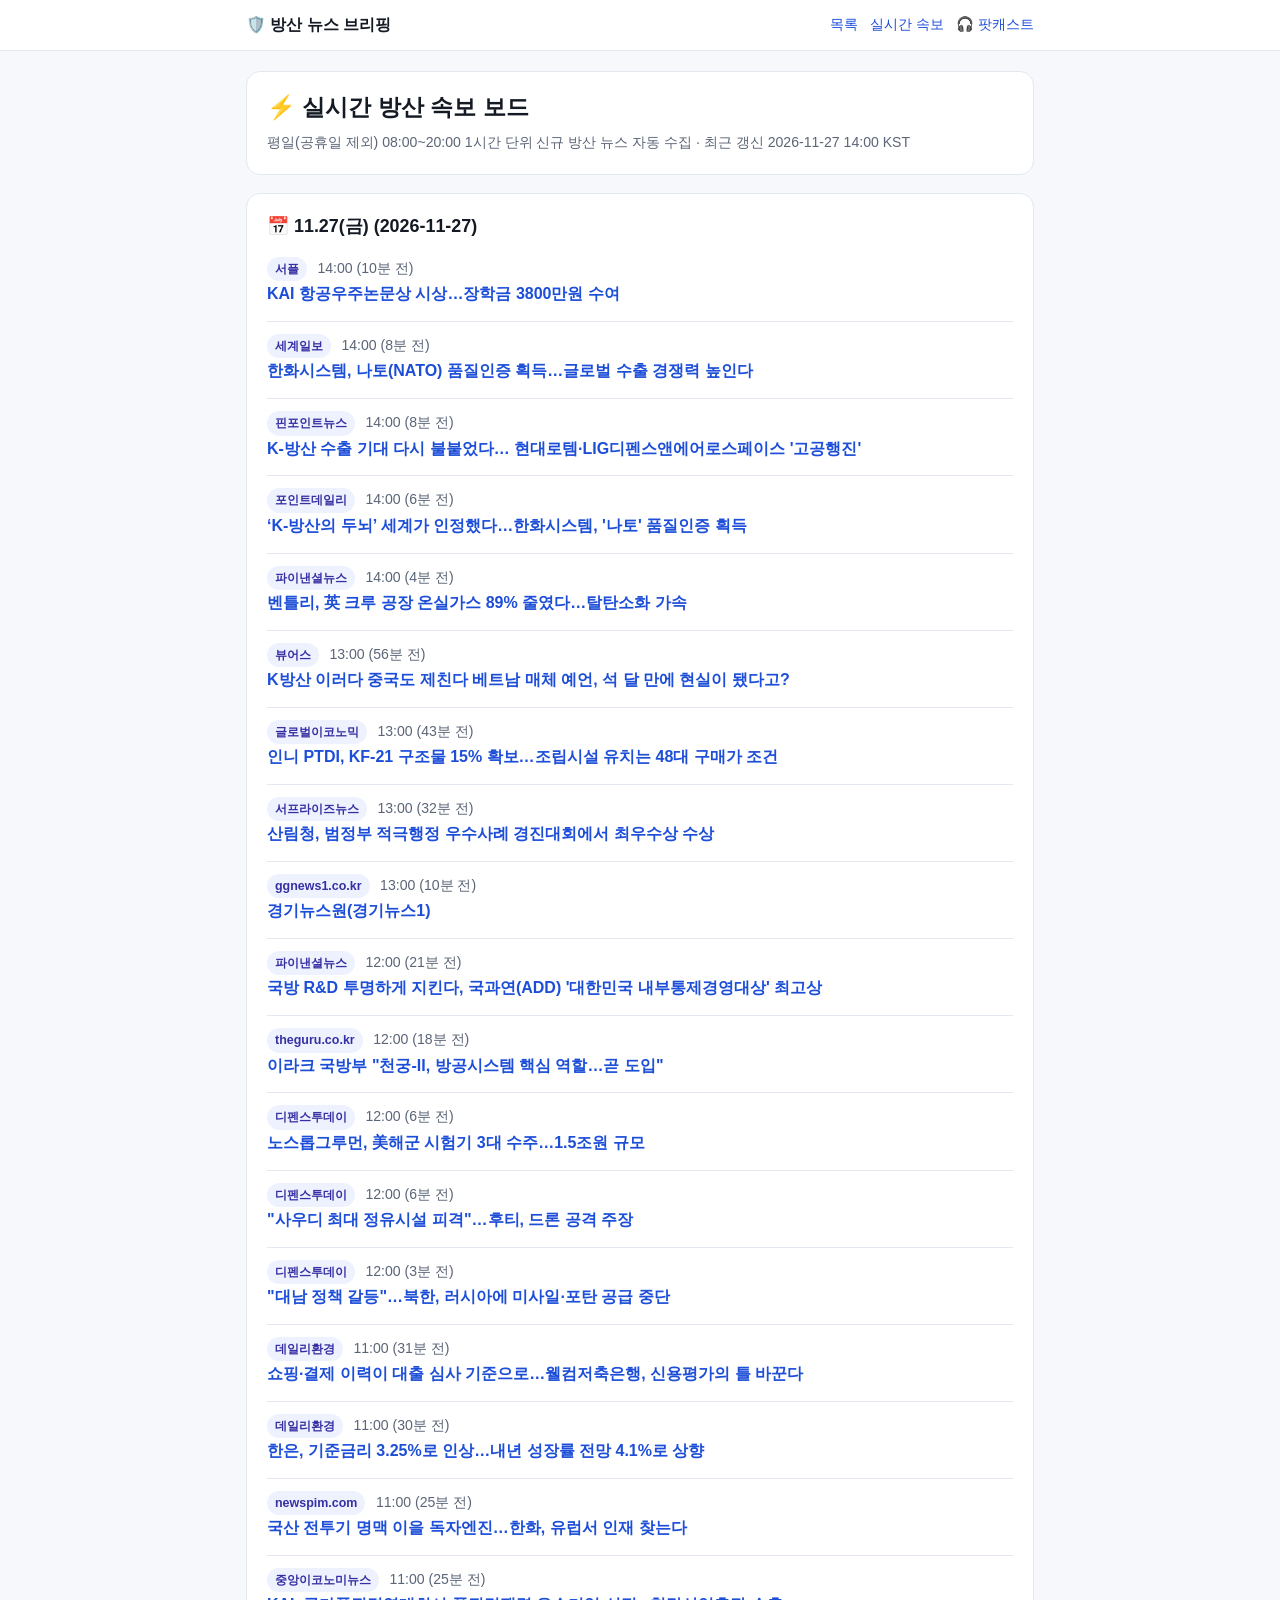
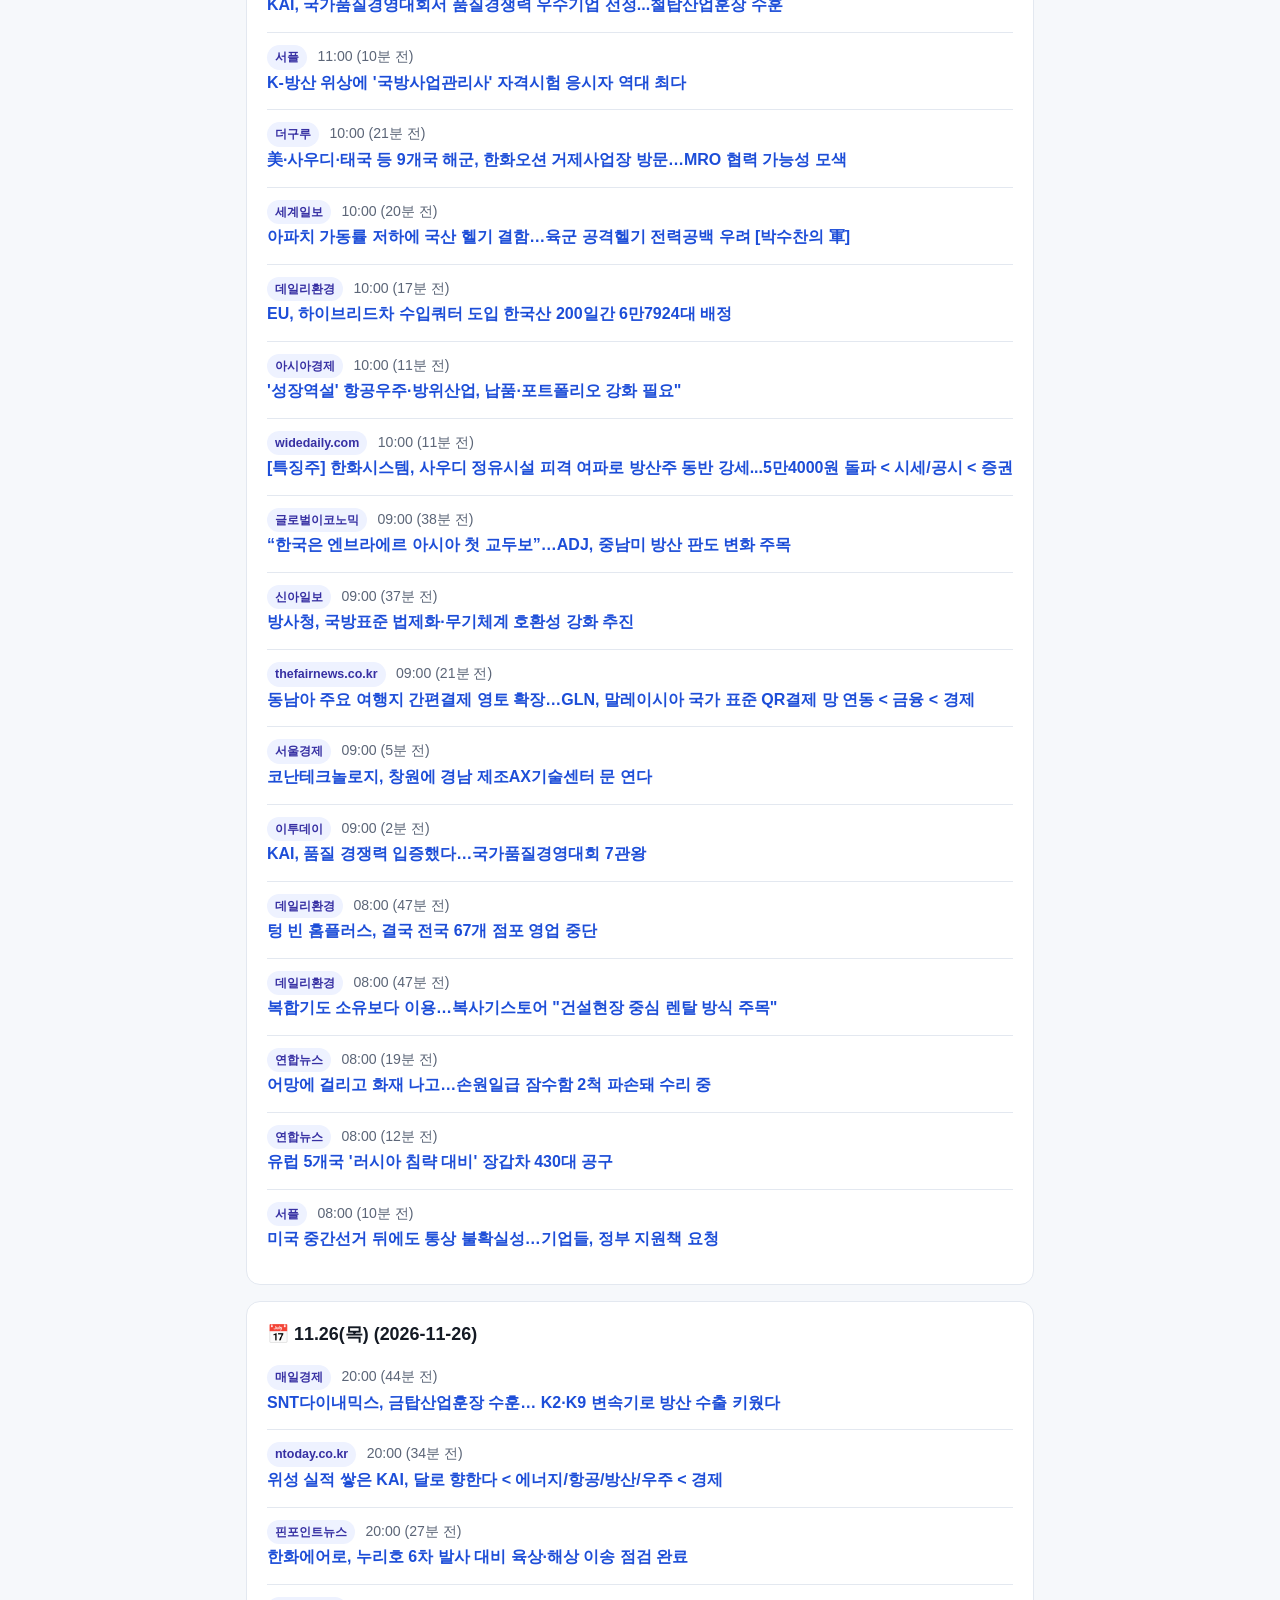
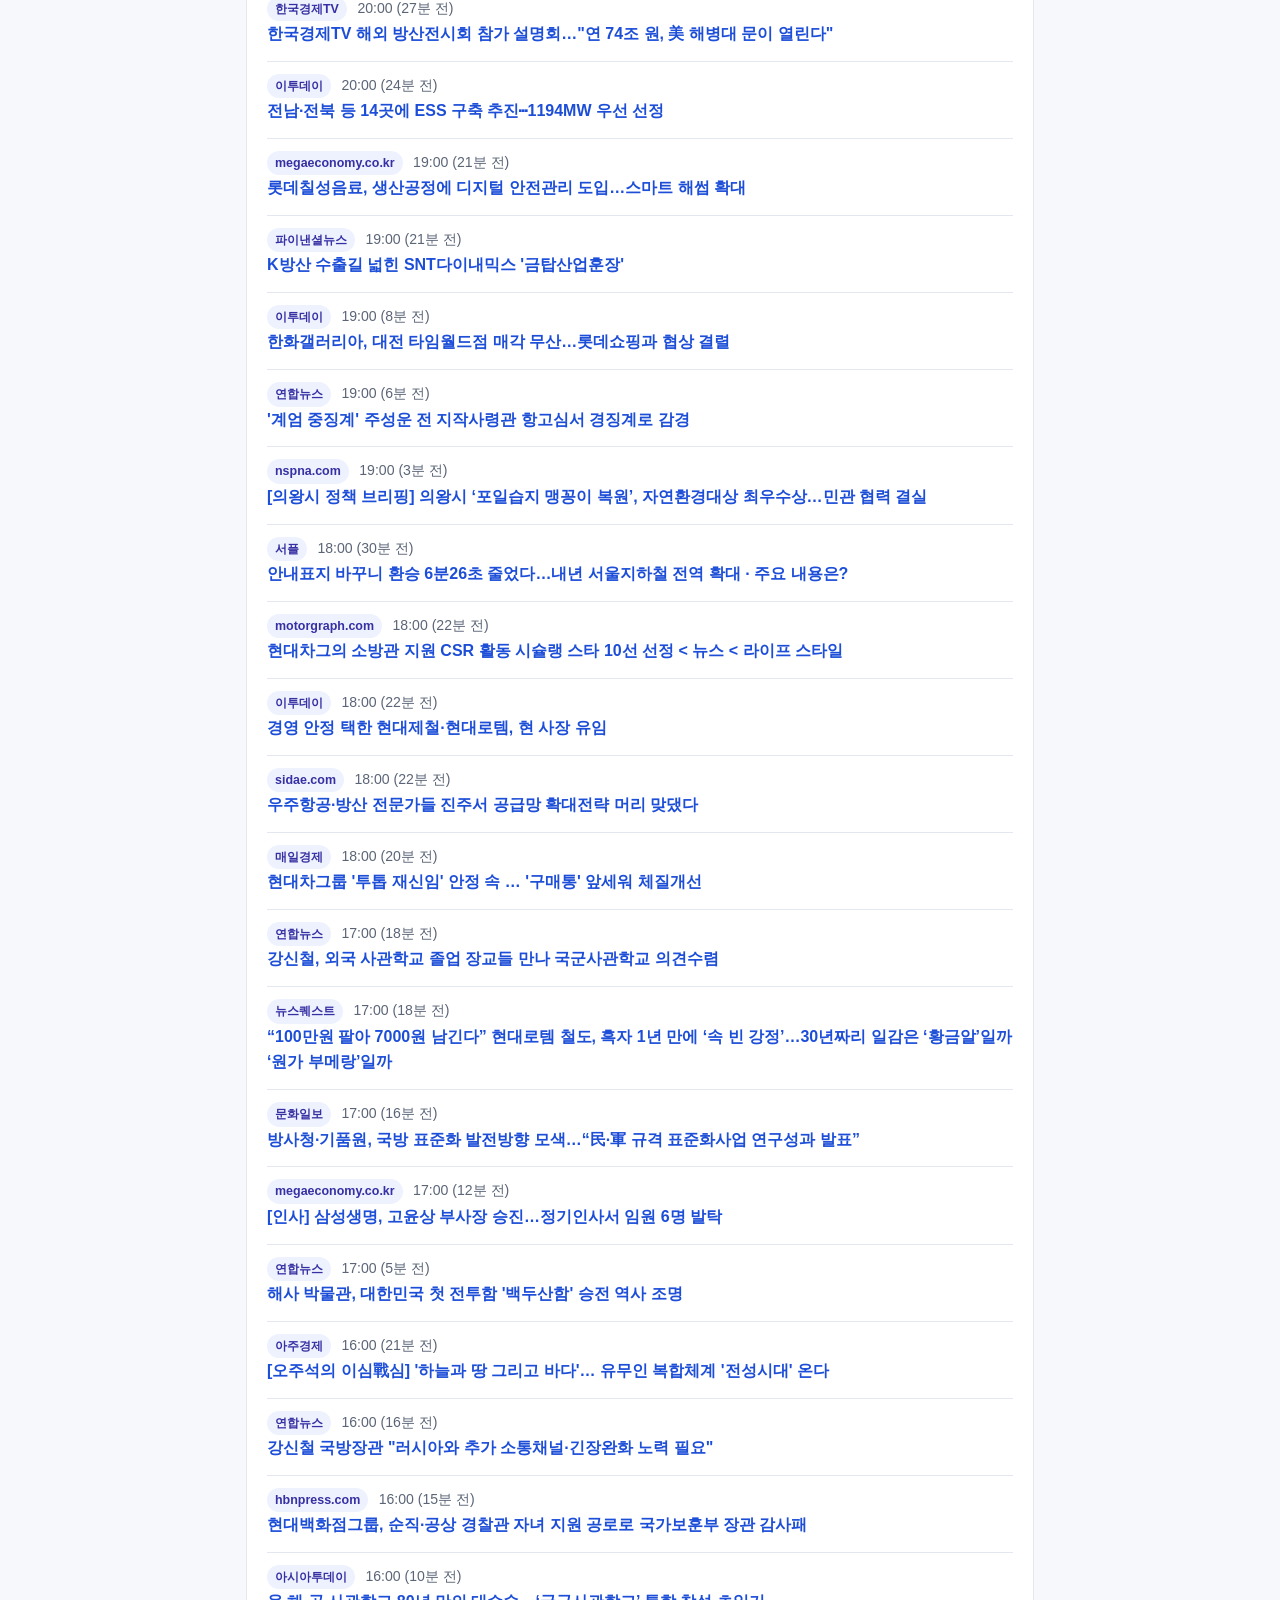
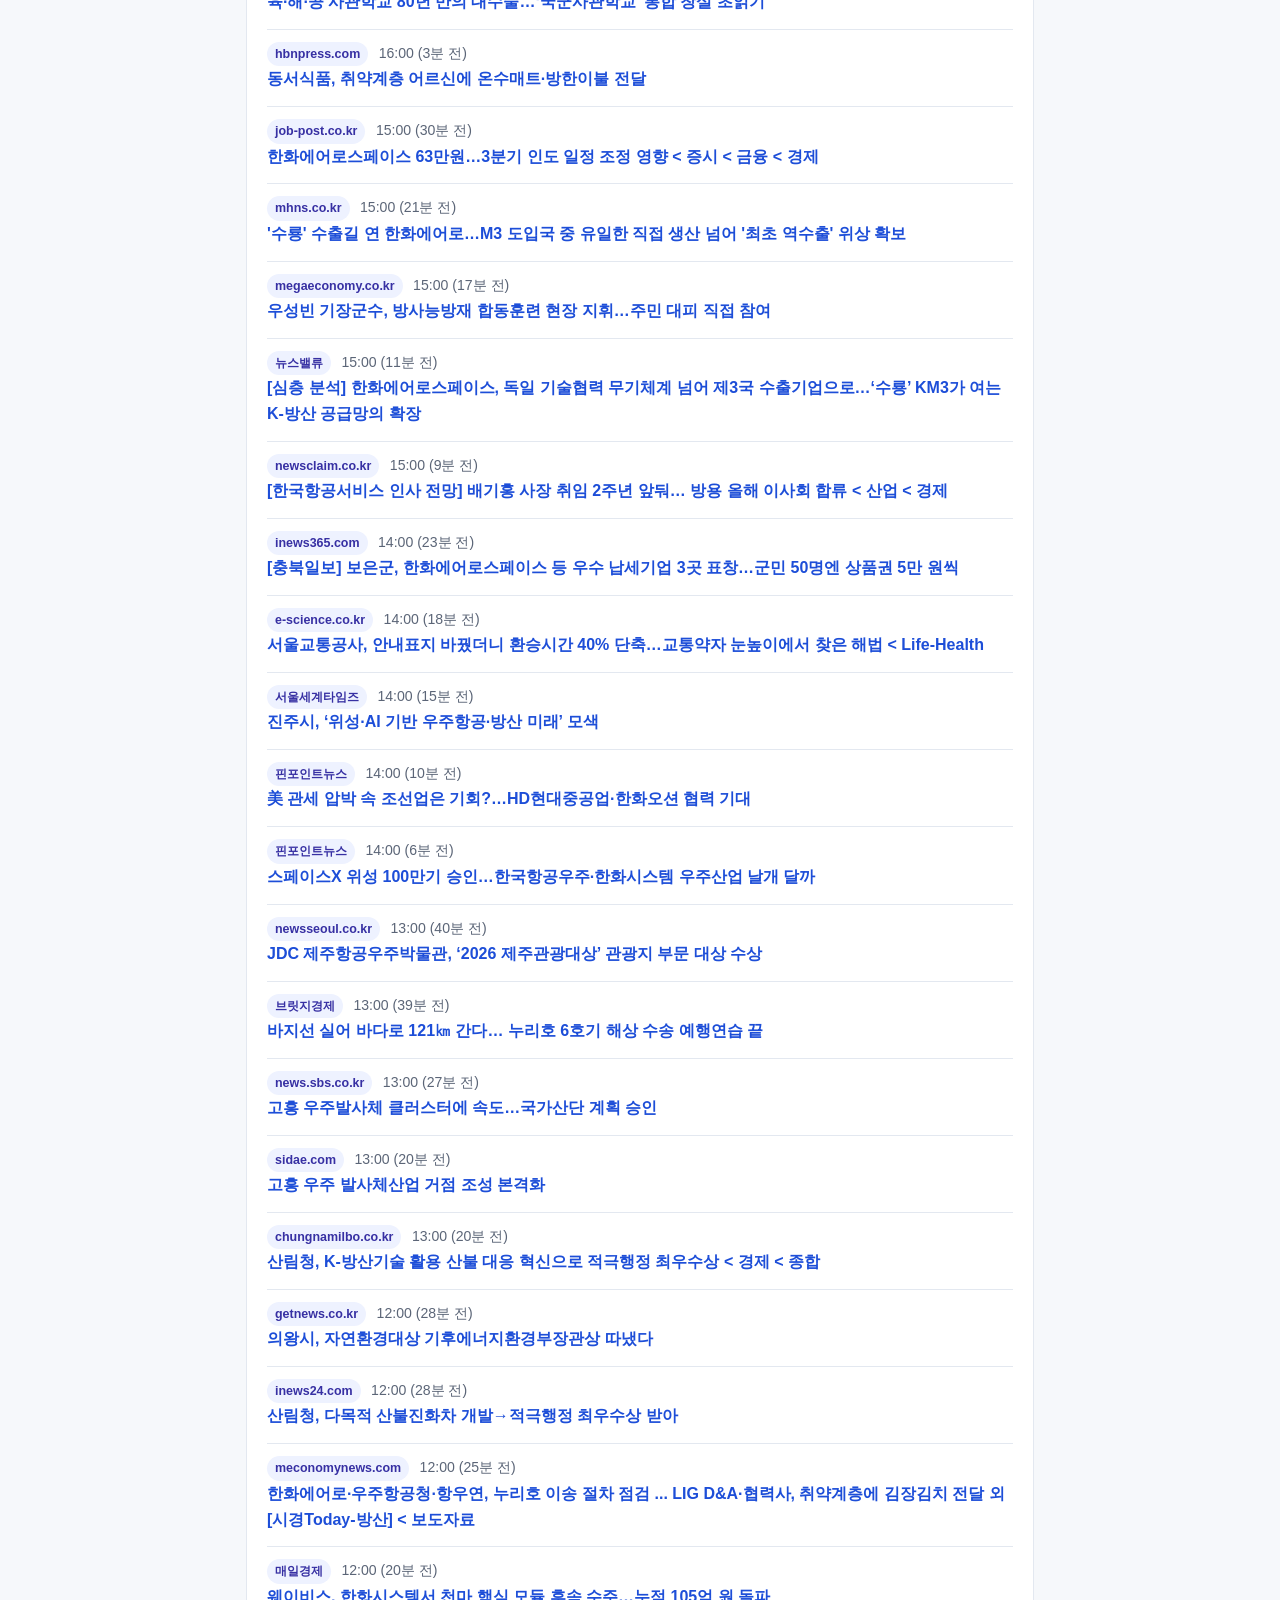
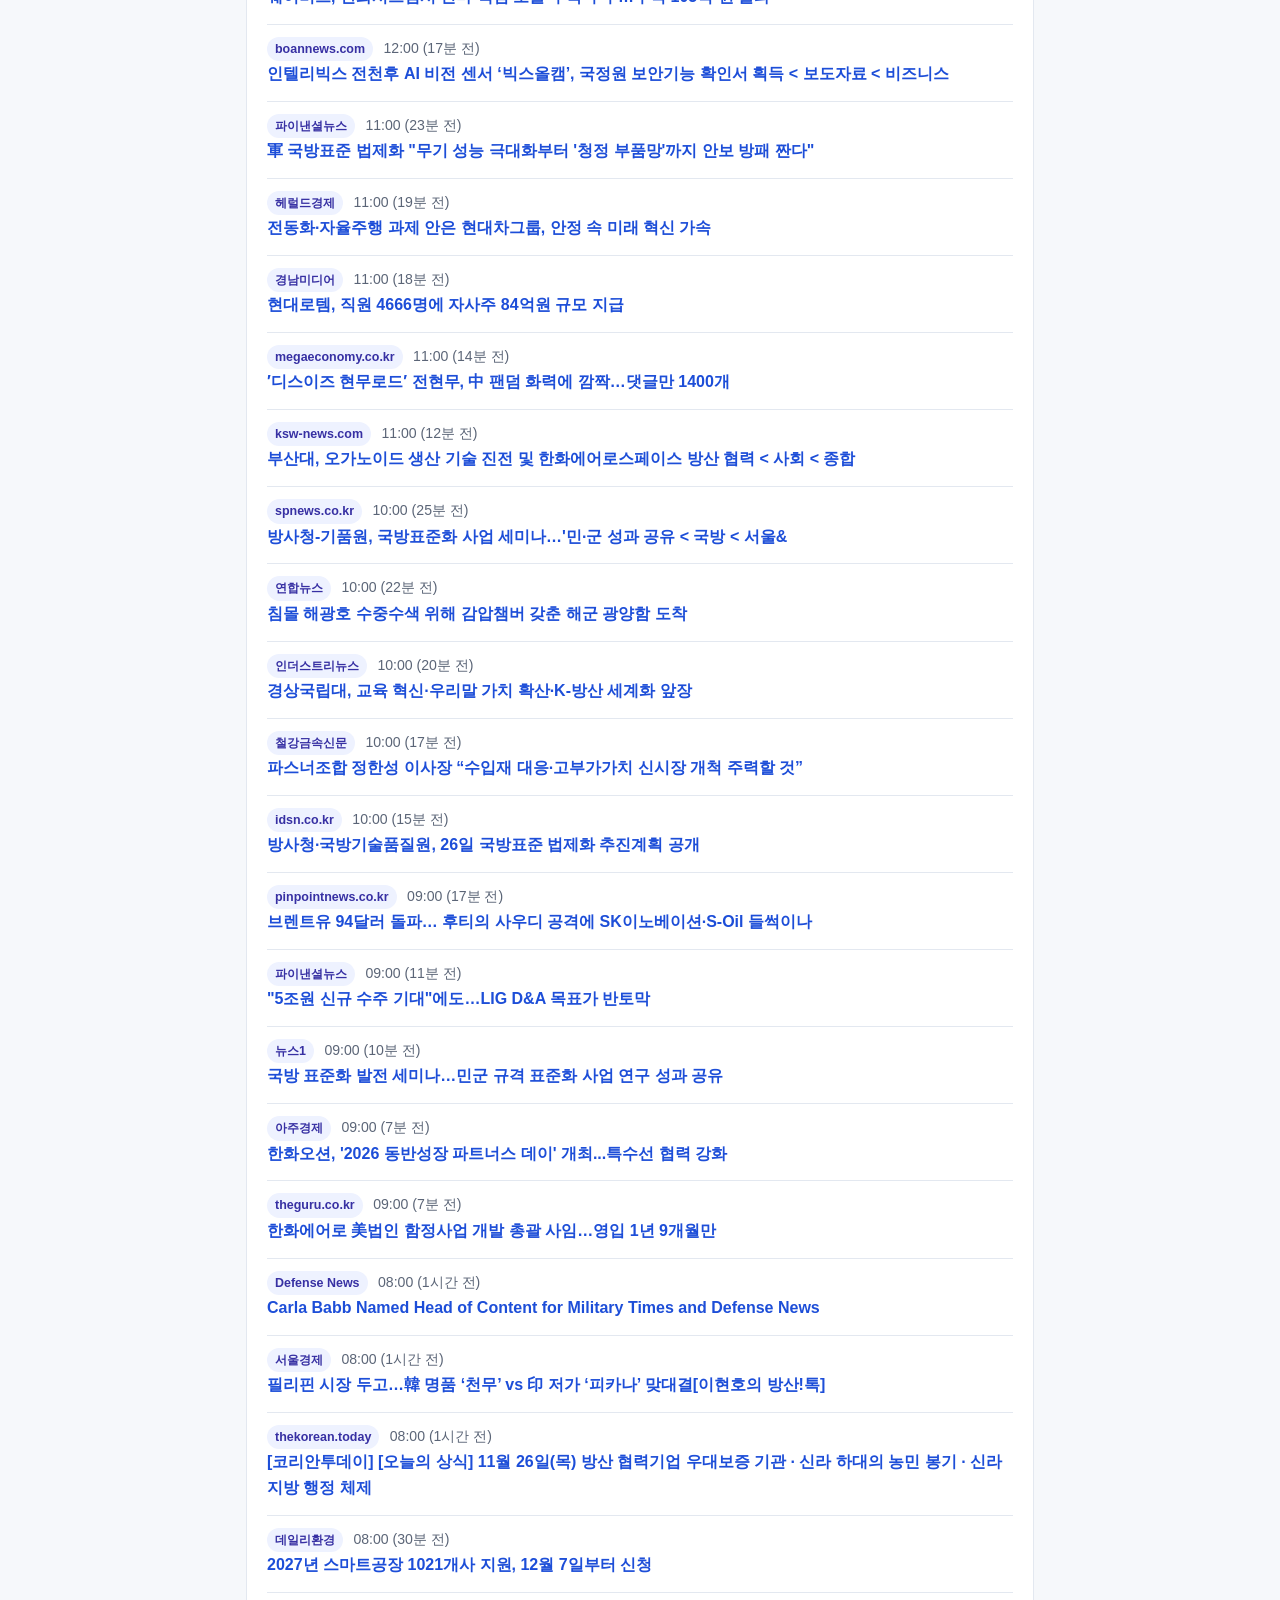
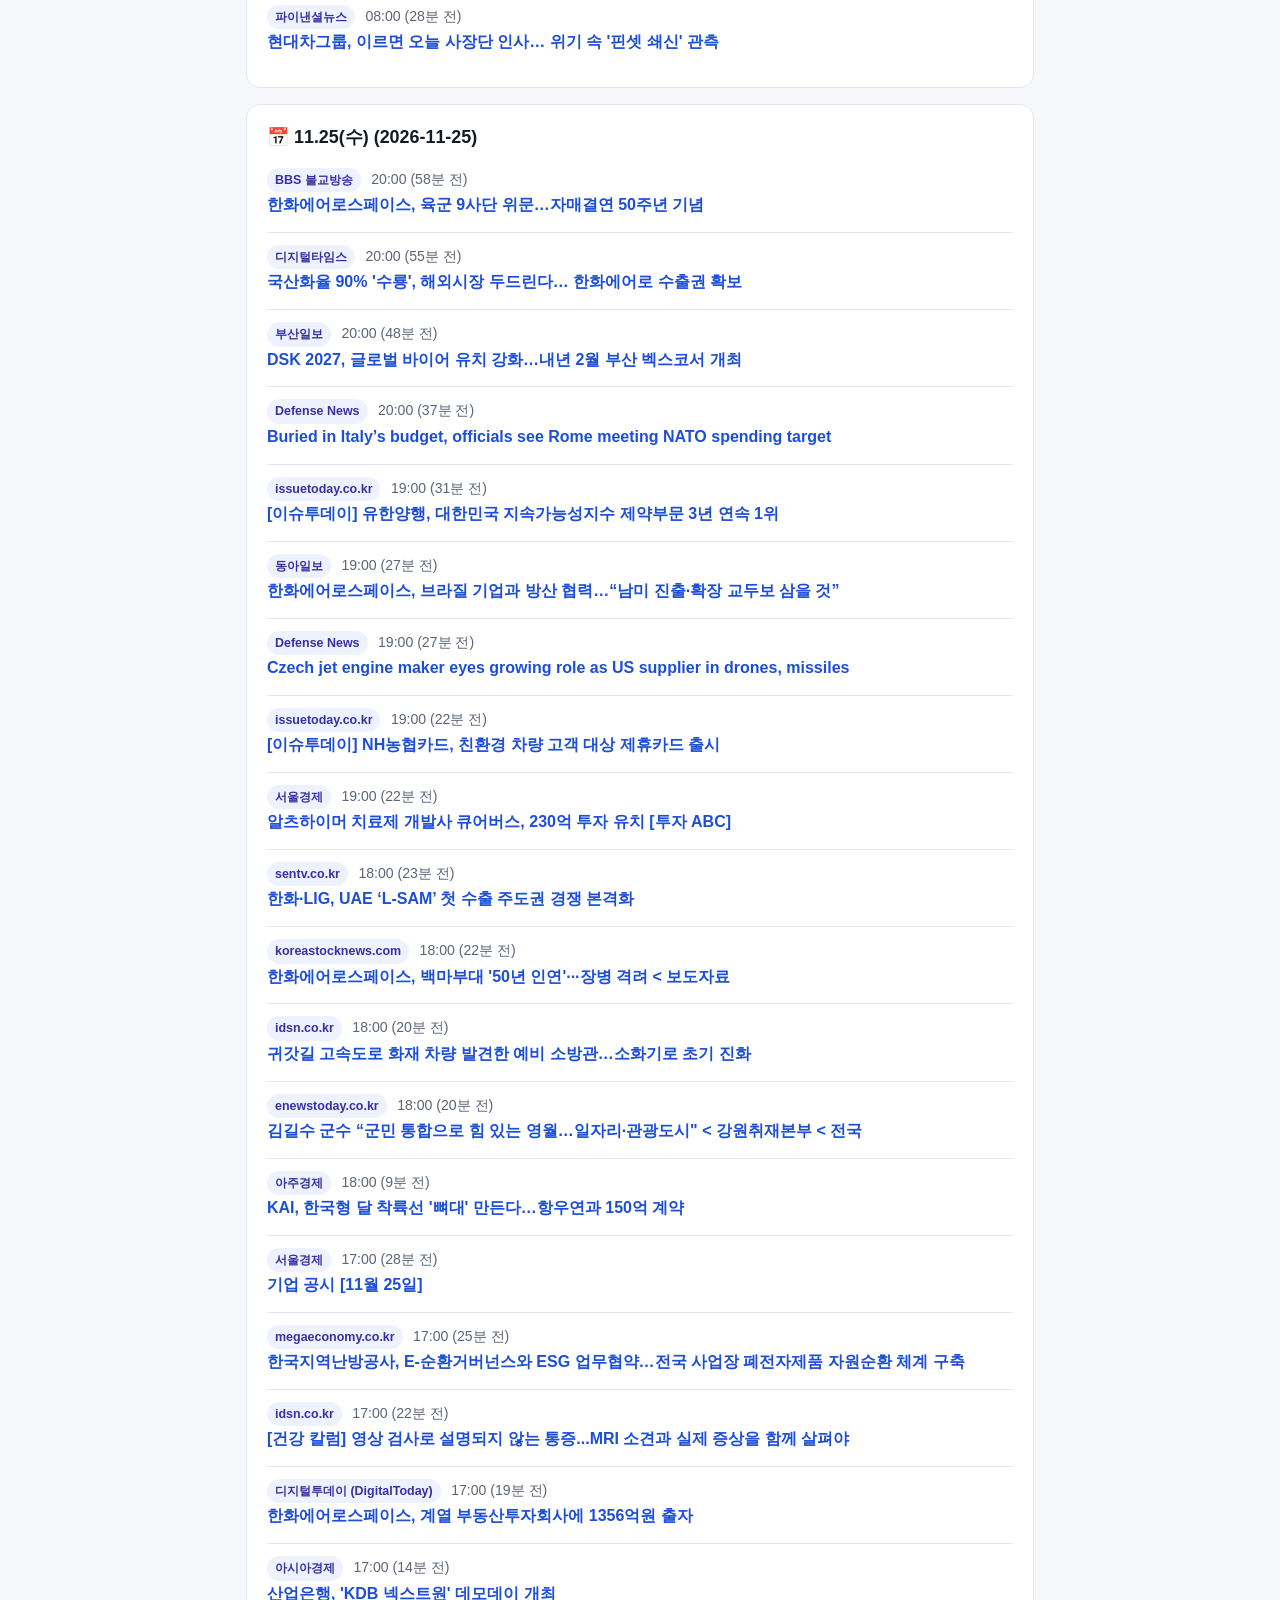
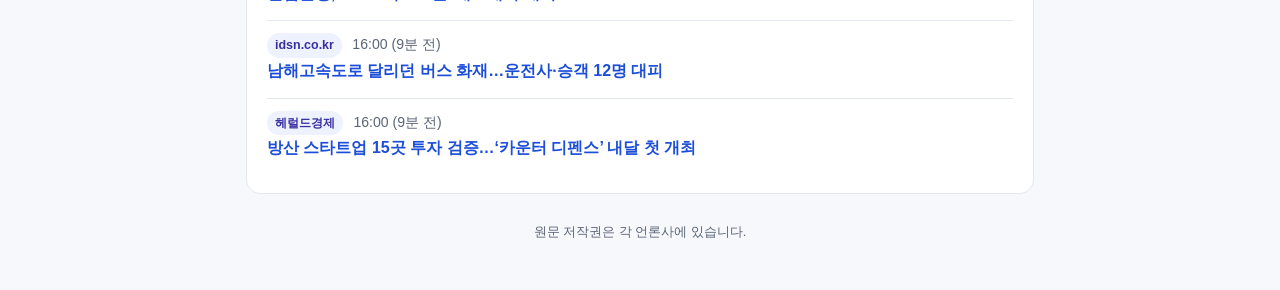
==== breaking.html @ cc8ebbf7 "Update breaking news board (120 items)" ====
<!DOCTYPE html>
<html lang="ko">
<head>
  <meta charset="utf-8">
  <meta name="viewport" content="width=device-width, initial-scale=1">
  <meta name="robots" content="noindex, nofollow">
  <title>실시간 방산 뉴스 속보 보드</title>
  <meta name="description" content="평일 08:00~20:00 시간별 신규 방산 뉴스 및 속보 피드">
  <meta property="og:type" content="website">
  <meta property="og:title" content="실시간 방산 뉴스 속보 보드">
  <meta property="og:description" content="평일 08:00~20:00 시간별 신규 방산 뉴스 및 속보 피드">
  <meta property="og:url" content="https://ksi850108.github.io/defense-briefing/breaking.html">
  <link rel="stylesheet" href="assets/style.css">
</head>
<body>

<header class="topbar">
  <div class="topbar-inner">
    <a class="brand" href="index.html">🛡️ 방산 뉴스 브리핑</a>
    <nav class="nav">
      <a href="index.html">목록</a>
      <a href="breaking.html">실시간 속보</a>
      <a href="podcast.xml">🎧 팟캐스트</a>
    </nav>
  </div>
</header>
<main class="container">
  <section class="hero">
    <h1>⚡ 실시간 방산 속보 보드</h1>
    <div class="meta">평일(공휴일 제외) 08:00~20:00 1시간 단위 신규 방산 뉴스 자동 수집 · 최근 갱신 2026-11-27 14:00 KST</div>
  </section>
  <section class="card"><h2>📅 11.27(금) (2026-11-27)</h2>
      <div class="issue">
        <div><span class="badge">서플</span>
        <span class="meta">14:00 (10분 전)</span></div>
        <div class="issue-title"><a href="https://supple.kr/news/cmwyi5xzx3nqokwp8vyo3opbe" target="_blank" rel="noopener noreferrer">KAI 항공우주논문상 시상…장학금 3800만원 수여</a></div>
      </div>
      <div class="issue">
        <div><span class="badge">세계일보</span>
        <span class="meta">14:00 (8분 전)</span></div>
        <div class="issue-title"><a href="https://segye.com/newsView/20261127508032" target="_blank" rel="noopener noreferrer">한화시스템, 나토(NATO) 품질인증 획득…글로벌 수출 경쟁력 높인다</a></div>
      </div>
      <div class="issue">
        <div><span class="badge">핀포인트뉴스</span>
        <span class="meta">14:00 (8분 전)</span></div>
        <div class="issue-title"><a href="https://pinpointnews.co.kr/news/articleView.html?idxno=508767" target="_blank" rel="noopener noreferrer">K-방산 수출 기대 다시 불붙었다… 현대로템·LIG디펜스앤에어로스페이스 &#x27;고공행진&#x27;</a></div>
      </div>
      <div class="issue">
        <div><span class="badge">포인트데일리</span>
        <span class="meta">14:00 (6분 전)</span></div>
        <div class="issue-title"><a href="https://yna.co.kr/view/AKR20261127084000003" target="_blank" rel="noopener noreferrer">‘K-방산의 두뇌’ 세계가 인정했다…한화시스템, &#x27;나토&#x27; 품질인증 획득</a></div>
      </div>
      <div class="issue">
        <div><span class="badge">파이낸셜뉴스</span>
        <span class="meta">14:00 (4분 전)</span></div>
        <div class="issue-title"><a href="https://www.fnnews.com/news/202611271354028314" target="_blank" rel="noopener noreferrer">벤틀리, 英 크루 공장 온실가스 89% 줄였다…탈탄소화 가속</a></div>
      </div>
      <div class="issue">
        <div><span class="badge">뷰어스</span>
        <span class="meta">13:00 (56분 전)</span></div>
        <div class="issue-title"><a href="https://feed.viewus.co.kr/ai/article/377335" target="_blank" rel="noopener noreferrer">K방산 이러다 중국도 제친다 베트남 매체 예언, 석 달 만에 현실이 됐다고?</a></div>
      </div>
      <div class="issue">
        <div><span class="badge">글로벌이코노믹</span>
        <span class="meta">13:00 (43분 전)</span></div>
        <div class="issue-title"><a href="https://g-enews.com/article/Global-Biz/2026/11/202611271214342142fbbec65dfb_1" target="_blank" rel="noopener noreferrer">인니 PTDI, KF-21 구조물 15% 확보…조립시설 유치는 48대 구매가 조건</a></div>
      </div>
      <div class="issue">
        <div><span class="badge">서프라이즈뉴스</span>
        <span class="meta">13:00 (32분 전)</span></div>
        <div class="issue-title"><a href="https://surprisenews.kr/news/articleView.html?idxno=732793" target="_blank" rel="noopener noreferrer">산림청, 범정부 적극행정 우수사례 경진대회에서 최우수상 수상</a></div>
      </div>
      <div class="issue">
        <div><span class="badge">ggnews1.co.kr</span>
        <span class="meta">13:00 (10분 전)</span></div>
        <div class="issue-title"><a href="https://ggnews1.co.kr/news/article.html?no=685362" target="_blank" rel="noopener noreferrer">경기뉴스원(경기뉴스1)</a></div>
      </div>
      <div class="issue">
        <div><span class="badge">파이낸셜뉴스</span>
        <span class="meta">12:00 (21분 전)</span></div>
        <div class="issue-title"><a href="https://fnnews.com/news/202611271121054906" target="_blank" rel="noopener noreferrer">국방 R&amp;D 투명하게 지킨다, 국과연(ADD) &#x27;대한민국 내부통제경영대상&#x27; 최고상</a></div>
      </div>
      <div class="issue">
        <div><span class="badge">theguru.co.kr</span>
        <span class="meta">12:00 (18분 전)</span></div>
        <div class="issue-title"><a href="https://theguru.co.kr/news/article.html?no=110277" target="_blank" rel="noopener noreferrer">이라크 국방부 &quot;천궁-II, 방공시스템 핵심 역할…곧 도입&quot;</a></div>
      </div>
      <div class="issue">
        <div><span class="badge">디펜스투데이</span>
        <span class="meta">12:00 (6분 전)</span></div>
        <div class="issue-title"><a href="https://www.defensetoday.kr/news/articleView.html?idxno=11175" target="_blank" rel="noopener noreferrer">노스롭그루먼, 美해군 시험기 3대 수주…1.5조원 규모</a></div>
      </div>
      <div class="issue">
        <div><span class="badge">디펜스투데이</span>
        <span class="meta">12:00 (6분 전)</span></div>
        <div class="issue-title"><a href="https://www.defensetoday.kr/news/articleView.html?idxno=11176" target="_blank" rel="noopener noreferrer">&quot;사우디 최대 정유시설 피격&quot;…후티, 드론 공격 주장</a></div>
      </div>
      <div class="issue">
        <div><span class="badge">디펜스투데이</span>
        <span class="meta">12:00 (3분 전)</span></div>
        <div class="issue-title"><a href="https://www.defensetoday.kr/news/articleView.html?idxno=11177" target="_blank" rel="noopener noreferrer">&quot;대남 정책 갈등&quot;…북한, 러시아에 미사일·포탄 공급 중단</a></div>
      </div>
      <div class="issue">
        <div><span class="badge">데일리환경</span>
        <span class="meta">11:00 (31분 전)</span></div>
        <div class="issue-title"><a href="https://dailyt.co.kr/newsView/dlt202611270021" target="_blank" rel="noopener noreferrer">쇼핑·결제 이력이 대출 심사 기준으로…웰컴저축은행, 신용평가의 틀 바꾼다</a></div>
      </div>
      <div class="issue">
        <div><span class="badge">데일리환경</span>
        <span class="meta">11:00 (30분 전)</span></div>
        <div class="issue-title"><a href="https://dailyt.co.kr/newsView/dlt202611270019" target="_blank" rel="noopener noreferrer">한은, 기준금리 3.25%로 인상…내년 성장률 전망 4.1%로 상향</a></div>
      </div>
      <div class="issue">
        <div><span class="badge">newspim.com</span>
        <span class="meta">11:00 (25분 전)</span></div>
        <div class="issue-title"><a href="https://newspim.com/news/view/20261127000145" target="_blank" rel="noopener noreferrer">국산 전투기 명맥 이을 독자엔진…한화, 유럽서 인재 찾는다</a></div>
      </div>
      <div class="issue">
        <div><span class="badge">중앙이코노미뉴스</span>
        <span class="meta">11:00 (25분 전)</span></div>
        <div class="issue-title"><a href="https://joongangenews.com/news/articleView.html?idxno=567054" target="_blank" rel="noopener noreferrer">KAI, 국가품질경영대회서 품질경쟁력 우수기업 선정...철탑산업훈장 수훈</a></div>
      </div>
      <div class="issue">
        <div><span class="badge">서플</span>
        <span class="meta">11:00 (10분 전)</span></div>
        <div class="issue-title"><a href="https://supple.kr/news/cmwybqfv1sb61kwp8t21djhaa" target="_blank" rel="noopener noreferrer">K-방산 위상에 &#x27;국방사업관리사&#x27; 자격시험 응시자 역대 최다</a></div>
      </div>
      <div class="issue">
        <div><span class="badge">더구루</span>
        <span class="meta">10:00 (21분 전)</span></div>
        <div class="issue-title"><a href="https://theguru.co.kr/news/article.html?no=110275" target="_blank" rel="noopener noreferrer">美·사우디·태국 등 9개국 해군, 한화오션 거제사업장 방문…MRO 협력 가능성 모색</a></div>
      </div>
      <div class="issue">
        <div><span class="badge">세계일보</span>
        <span class="meta">10:00 (20분 전)</span></div>
        <div class="issue-title"><a href="https://segye.com/newsView/20261127502779" target="_blank" rel="noopener noreferrer">아파치 가동률 저하에 국산 헬기 결함…육군 공격헬기 전력공백 우려 [박수찬의 軍]</a></div>
      </div>
      <div class="issue">
        <div><span class="badge">데일리환경</span>
        <span class="meta">10:00 (17분 전)</span></div>
        <div class="issue-title"><a href="https://dailyt.co.kr/newsView/dlt202611270009" target="_blank" rel="noopener noreferrer">EU, 하이브리드차 수입쿼터 도입 한국산 200일간 6만7924대 배정</a></div>
      </div>
      <div class="issue">
        <div><span class="badge">아시아경제</span>
        <span class="meta">10:00 (11분 전)</span></div>
        <div class="issue-title"><a href="https://view.asiae.co.kr/article/2026112709492611839" target="_blank" rel="noopener noreferrer">&#x27;성장역설&#x27; 항공우주·방위산업, 납품·포트폴리오 강화 필요&quot;</a></div>
      </div>
      <div class="issue">
        <div><span class="badge">widedaily.com</span>
        <span class="meta">10:00 (11분 전)</span></div>
        <div class="issue-title"><a href="https://widedaily.com/news/articleView.html?idxno=304923" target="_blank" rel="noopener noreferrer">[특징주] 한화시스템, 사우디 정유시설 피격 여파로 방산주 동반 강세...5만4000원 돌파 &lt; 시세/공시 &lt; 증권</a></div>
      </div>
      <div class="issue">
        <div><span class="badge">글로벌이코노믹</span>
        <span class="meta">09:00 (38분 전)</span></div>
        <div class="issue-title"><a href="https://g-enews.com/article/Global-Biz/2026/11/202611270819419317fbbec65dfb_1" target="_blank" rel="noopener noreferrer">“한국은 엔브라에르 아시아 첫 교두보”…ADJ, 중남미 방산 판도 변화 주목</a></div>
      </div>
      <div class="issue">
        <div><span class="badge">신아일보</span>
        <span class="meta">09:00 (37분 전)</span></div>
        <div class="issue-title"><a href="https://shinailbo.co.kr/news/articleView.html?idxno=5088452" target="_blank" rel="noopener noreferrer">방사청, 국방표준 법제화·무기체계 호환성 강화 추진</a></div>
      </div>
      <div class="issue">
        <div><span class="badge">thefairnews.co.kr</span>
        <span class="meta">09:00 (21분 전)</span></div>
        <div class="issue-title"><a href="https://thefairnews.co.kr/news/articleView.html?idxno=95691" target="_blank" rel="noopener noreferrer">동남아 주요 여행지 간편결제 영토 확장…GLN, 말레이시아 국가 표준 QR결제 망 연동 &lt; 금융 &lt; 경제</a></div>
      </div>
      <div class="issue">
        <div><span class="badge">서울경제</span>
        <span class="meta">09:00 (5분 전)</span></div>
        <div class="issue-title"><a href="https://m.sedaily.com/article/20119666" target="_blank" rel="noopener noreferrer">코난테크놀로지, 창원에 경남 제조AX기술센터 문 연다</a></div>
      </div>
      <div class="issue">
        <div><span class="badge">이투데이</span>
        <span class="meta">09:00 (2분 전)</span></div>
        <div class="issue-title"><a href="https://etoday.co.kr/news/view/2653750" target="_blank" rel="noopener noreferrer">KAI, 품질 경쟁력 입증했다…국가품질경영대회 7관왕</a></div>
      </div>
      <div class="issue">
        <div><span class="badge">데일리환경</span>
        <span class="meta">08:00 (47분 전)</span></div>
        <div class="issue-title"><a href="https://dailyt.co.kr/newsView/dlt202611260040" target="_blank" rel="noopener noreferrer">텅 빈 홈플러스, 결국 전국 67개 점포 영업 중단</a></div>
      </div>
      <div class="issue">
        <div><span class="badge">데일리환경</span>
        <span class="meta">08:00 (47분 전)</span></div>
        <div class="issue-title"><a href="https://dailyt.co.kr/newsView/dlt202611260039" target="_blank" rel="noopener noreferrer">복합기도 소유보다 이용…복사기스토어 &quot;건설현장 중심 렌탈 방식 주목&quot;</a></div>
      </div>
      <div class="issue">
        <div><span class="badge">연합뉴스</span>
        <span class="meta">08:00 (19분 전)</span></div>
        <div class="issue-title"><a href="https://www.yna.co.kr/view/AKR20261127013900504" target="_blank" rel="noopener noreferrer">어망에 걸리고 화재 나고…손원일급 잠수함 2척 파손돼 수리 중</a></div>
      </div>
      <div class="issue">
        <div><span class="badge">연합뉴스</span>
        <span class="meta">08:00 (12분 전)</span></div>
        <div class="issue-title"><a href="https://yna.co.kr/view/AKR20261127014300009" target="_blank" rel="noopener noreferrer">유럽 5개국 &#x27;러시아 침략 대비&#x27; 장갑차 430대 공구</a></div>
      </div>
      <div class="issue">
        <div><span class="badge">서플</span>
        <span class="meta">08:00 (10분 전)</span></div>
        <div class="issue-title"><a href="https://supple.kr/news/cmwy5ayt7ghokkwp8ixjf6oke" target="_blank" rel="noopener noreferrer">미국 중간선거 뒤에도 통상 불확실성…기업들, 정부 지원책 요청</a></div>
      </div></section><section class="card"><h2>📅 11.26(목) (2026-11-26)</h2>
      <div class="issue">
        <div><span class="badge">매일경제</span>
        <span class="meta">20:00 (44분 전)</span></div>
        <div class="issue-title"><a href="https://mk.co.kr/news/society/12219757" target="_blank" rel="noopener noreferrer">SNT다이내믹스, 금탑산업훈장 수훈… K2·K9 변속기로 방산 수출 키웠다</a></div>
      </div>
      <div class="issue">
        <div><span class="badge">ntoday.co.kr</span>
        <span class="meta">20:00 (34분 전)</span></div>
        <div class="issue-title"><a href="https://ntoday.co.kr/news/articleView.html?idxno=131151" target="_blank" rel="noopener noreferrer">위성 실적 쌓은 KAI, 달로 향한다 &lt; 에너지/항공/방산/우주 &lt; 경제</a></div>
      </div>
      <div class="issue">
        <div><span class="badge">핀포인트뉴스</span>
        <span class="meta">20:00 (27분 전)</span></div>
        <div class="issue-title"><a href="https://www.pinpointnews.co.kr/news/articleView.html?idxno=508311" target="_blank" rel="noopener noreferrer">한화에어로, 누리호 6차 발사 대비 육상·해상 이송 점검 완료</a></div>
      </div>
      <div class="issue">
        <div><span class="badge">한국경제TV</span>
        <span class="meta">20:00 (27분 전)</span></div>
        <div class="issue-title"><a href="https://wowtv.co.kr/NewsCenter/News/Read?articleId=A202611260049" target="_blank" rel="noopener noreferrer">한국경제TV 해외 방산전시회 참가 설명회…&quot;연 74조 원, 美 해병대 문이 열린다&quot;</a></div>
      </div>
      <div class="issue">
        <div><span class="badge">이투데이</span>
        <span class="meta">20:00 (24분 전)</span></div>
        <div class="issue-title"><a href="https://etoday.co.kr/news/view/2653659" target="_blank" rel="noopener noreferrer">전남·전북 등 14곳에 ESS 구축 추진⋯1194MW 우선 선정</a></div>
      </div>
      <div class="issue">
        <div><span class="badge">megaeconomy.co.kr</span>
        <span class="meta">19:00 (21분 전)</span></div>
        <div class="issue-title"><a href="https://megaeconomy.co.kr/news/newsview.php?ncode=1065605950763362" target="_blank" rel="noopener noreferrer">롯데칠성음료, 생산공정에 디지털 안전관리 도입…스마트 해썹 확대</a></div>
      </div>
      <div class="issue">
        <div><span class="badge">파이낸셜뉴스</span>
        <span class="meta">19:00 (21분 전)</span></div>
        <div class="issue-title"><a href="https://www.fnnews.com/news/202611261839360649" target="_blank" rel="noopener noreferrer">K방산 수출길 넓힌 SNT다이내믹스 &#x27;금탑산업훈장&#x27;</a></div>
      </div>
      <div class="issue">
        <div><span class="badge">이투데이</span>
        <span class="meta">19:00 (8분 전)</span></div>
        <div class="issue-title"><a href="https://etoday.co.kr/news/view/2653652" target="_blank" rel="noopener noreferrer">한화갤러리아, 대전 타임월드점 매각 무산…롯데쇼핑과 협상 결렬</a></div>
      </div>
      <div class="issue">
        <div><span class="badge">연합뉴스</span>
        <span class="meta">19:00 (6분 전)</span></div>
        <div class="issue-title"><a href="https://www.yna.co.kr/view/AKR20261126183600504" target="_blank" rel="noopener noreferrer">&#x27;계엄 중징계&#x27; 주성운 전 지작사령관 항고심서 경징계로 감경</a></div>
      </div>
      <div class="issue">
        <div><span class="badge">nspna.com</span>
        <span class="meta">19:00 (3분 전)</span></div>
        <div class="issue-title"><a href="https://nspna.com/country/?mode=view&amp;newsid=838053" target="_blank" rel="noopener noreferrer">[의왕시 정책 브리핑] 의왕시 ‘포일습지 맹꽁이 복원’, 자연환경대상 최우수상…민관 협력 결실</a></div>
      </div>
      <div class="issue">
        <div><span class="badge">서플</span>
        <span class="meta">18:00 (30분 전)</span></div>
        <div class="issue-title"><a href="https://supple.kr/news/cmwxal4iuv73dkwp8opu35q9h" target="_blank" rel="noopener noreferrer">안내표지 바꾸니 환승 6분26초 줄었다…내년 서울지하철 전역 확대 · 주요 내용은?</a></div>
      </div>
      <div class="issue">
        <div><span class="badge">motorgraph.com</span>
        <span class="meta">18:00 (22분 전)</span></div>
        <div class="issue-title"><a href="https://motorgraph.com/news/articleView.html?idxno=45019" target="_blank" rel="noopener noreferrer">현대차그의 소방관 지원 CSR 활동 시슐랭 스타 10선 선정 &lt; 뉴스 &lt; 라이프 스타일</a></div>
      </div>
      <div class="issue">
        <div><span class="badge">이투데이</span>
        <span class="meta">18:00 (22분 전)</span></div>
        <div class="issue-title"><a href="https://etoday.co.kr/news/view/2653629" target="_blank" rel="noopener noreferrer">경영 안정 택한 현대제철·현대로템, 현 사장 유임</a></div>
      </div>
      <div class="issue">
        <div><span class="badge">sidae.com</span>
        <span class="meta">18:00 (22분 전)</span></div>
        <div class="issue-title"><a href="https://sidae.com/article/2026112615585066164" target="_blank" rel="noopener noreferrer">우주항공·방산 전문가들 진주서 공급망 확대전략 머리 맞댔다</a></div>
      </div>
      <div class="issue">
        <div><span class="badge">매일경제</span>
        <span class="meta">18:00 (20분 전)</span></div>
        <div class="issue-title"><a href="https://mk.co.kr/news/economy/12219661" target="_blank" rel="noopener noreferrer">현대차그룹 &#x27;투톱 재신임&#x27; 안정 속 … &#x27;구매통&#x27; 앞세워 체질개선</a></div>
      </div>
      <div class="issue">
        <div><span class="badge">연합뉴스</span>
        <span class="meta">17:00 (18분 전)</span></div>
        <div class="issue-title"><a href="https://www.yna.co.kr/view/AKR20261126159900504" target="_blank" rel="noopener noreferrer">강신철, 외국 사관학교 졸업 장교들 만나 국군사관학교 의견수렴</a></div>
      </div>
      <div class="issue">
        <div><span class="badge">뉴스퀘스트</span>
        <span class="meta">17:00 (18분 전)</span></div>
        <div class="issue-title"><a href="https://job-post.co.kr/news/articleView.html?idxno=240914" target="_blank" rel="noopener noreferrer">“100만원 팔아 7000원 남긴다” 현대로템 철도, 흑자 1년 만에 ‘속 빈 강정’…30년짜리 일감은 ‘황금알’일까 ‘원가 부메랑’일까</a></div>
      </div>
      <div class="issue">
        <div><span class="badge">문화일보</span>
        <span class="meta">17:00 (16분 전)</span></div>
        <div class="issue-title"><a href="https://ajunews.com/view/20261126131048204" target="_blank" rel="noopener noreferrer">방사청·기품원, 국방 표준화 발전방향 모색…“民·軍 규격 표준화사업 연구성과 발표”</a></div>
      </div>
      <div class="issue">
        <div><span class="badge">megaeconomy.co.kr</span>
        <span class="meta">17:00 (12분 전)</span></div>
        <div class="issue-title"><a href="https://megaeconomy.co.kr/news/newsview.php?ncode=1065599299059914" target="_blank" rel="noopener noreferrer">[인사] 삼성생명, 고윤상 부사장 승진…정기인사서 임원 6명 발탁</a></div>
      </div>
      <div class="issue">
        <div><span class="badge">연합뉴스</span>
        <span class="meta">17:00 (5분 전)</span></div>
        <div class="issue-title"><a href="https://www.yna.co.kr/view/AKR20261126165500052" target="_blank" rel="noopener noreferrer">해사 박물관, 대한민국 첫 전투함 &#x27;백두산함&#x27; 승전 역사 조명</a></div>
      </div>
      <div class="issue">
        <div><span class="badge">아주경제</span>
        <span class="meta">16:00 (21분 전)</span></div>
        <div class="issue-title"><a href="https://ajunews.com/view/20261126152330764" target="_blank" rel="noopener noreferrer">[오주석의 이심戰심] &#x27;하늘과 땅 그리고 바다&#x27;… 유무인 복합체계 &#x27;전성시대&#x27; 온다</a></div>
      </div>
      <div class="issue">
        <div><span class="badge">연합뉴스</span>
        <span class="meta">16:00 (16분 전)</span></div>
        <div class="issue-title"><a href="https://www.yna.co.kr/view/AKR20261126146500504" target="_blank" rel="noopener noreferrer">강신철 국방장관 &quot;러시아와 추가 소통채널·긴장완화 노력 필요&quot;</a></div>
      </div>
      <div class="issue">
        <div><span class="badge">hbnpress.com</span>
        <span class="meta">16:00 (15분 전)</span></div>
        <div class="issue-title"><a href="https://hbnpress.com/news/view/1065595503465684" target="_blank" rel="noopener noreferrer">현대백화점그룹, 순직·공상 경찰관 자녀 지원 공로로 국가보훈부 장관 감사패</a></div>
      </div>
      <div class="issue">
        <div><span class="badge">아시아투데이</span>
        <span class="meta">16:00 (10분 전)</span></div>
        <div class="issue-title"><a href="https://asiatoday.co.kr/kn/view.php?key=20261126010010482" target="_blank" rel="noopener noreferrer">육·해·공 사관학교 80년 만의 대수술…‘국군사관학교’ 통합 창설 초읽기</a></div>
      </div>
      <div class="issue">
        <div><span class="badge">hbnpress.com</span>
        <span class="meta">16:00 (3분 전)</span></div>
        <div class="issue-title"><a href="https://hbnpress.com/news/view/1065596189420265" target="_blank" rel="noopener noreferrer">동서식품, 취약계층 어르신에 온수매트·방한이불 전달</a></div>
      </div>
      <div class="issue">
        <div><span class="badge">job-post.co.kr</span>
        <span class="meta">15:00 (30분 전)</span></div>
        <div class="issue-title"><a href="https://job-post.co.kr/news/articleView.html?idxno=241248" target="_blank" rel="noopener noreferrer">한화에어로스페이스 63만원…3분기 인도 일정 조정 영향 &lt; 증시 &lt; 금융 &lt; 경제</a></div>
      </div>
      <div class="issue">
        <div><span class="badge">mhns.co.kr</span>
        <span class="meta">15:00 (21분 전)</span></div>
        <div class="issue-title"><a href="https://mhns.co.kr/news/articleView.html?idxno=770768" target="_blank" rel="noopener noreferrer">&#x27;수룡&#x27; 수출길 연 한화에어로…M3 도입국 중 유일한 직접 생산 넘어 &#x27;최초 역수출&#x27; 위상 확보</a></div>
      </div>
      <div class="issue">
        <div><span class="badge">megaeconomy.co.kr</span>
        <span class="meta">15:00 (17분 전)</span></div>
        <div class="issue-title"><a href="https://megaeconomy.co.kr/news/newsview.php?ncode=1065591752919465" target="_blank" rel="noopener noreferrer">우성빈 기장군수, 방사능방재 합동훈련 현장 지휘…주민 대피 직접 참여</a></div>
      </div>
      <div class="issue">
        <div><span class="badge">뉴스밸류</span>
        <span class="meta">15:00 (11분 전)</span></div>
        <div class="issue-title"><a href="https://sandtimes.co.kr/news/articleView.html?idxno=5300" target="_blank" rel="noopener noreferrer">[심층 분석] 한화에어로스페이스, 독일 기술협력 무기체계 넘어 제3국 수출기업으로…‘수룡’ KM3가 여는 K-방산 공급망의 확장</a></div>
      </div>
      <div class="issue">
        <div><span class="badge">newsclaim.co.kr</span>
        <span class="meta">15:00 (9분 전)</span></div>
        <div class="issue-title"><a href="https://newsclaim.co.kr/news/articleView.html?idxno=3084274" target="_blank" rel="noopener noreferrer">[한국항공서비스 인사 전망] 배기홍 사장 취임 2주년 앞둬… 방용 올해 이사회 합류 &lt; 산업 &lt; 경제</a></div>
      </div>
      <div class="issue">
        <div><span class="badge">inews365.com</span>
        <span class="meta">14:00 (23분 전)</span></div>
        <div class="issue-title"><a href="https://inews365.com/news/article.html?no=945432" target="_blank" rel="noopener noreferrer">[충북일보] 보은군, 한화에어로스페이스 등 우수 납세기업 3곳 표창…군민 50명엔 상품권 5만 원씩</a></div>
      </div>
      <div class="issue">
        <div><span class="badge">e-science.co.kr</span>
        <span class="meta">14:00 (18분 전)</span></div>
        <div class="issue-title"><a href="https://e-science.co.kr/news/articleView.html?idxno=140820" target="_blank" rel="noopener noreferrer">서울교통공사, 안내표지 바꿨더니 환승시간 40% 단축…교통약자 눈높이에서 찾은 해법 &lt; Life-Health</a></div>
      </div>
      <div class="issue">
        <div><span class="badge">서울세계타임즈</span>
        <span class="meta">14:00 (15분 전)</span></div>
        <div class="issue-title"><a href="https://seoul.thesegye.com/news/view/1065588300070911" target="_blank" rel="noopener noreferrer">진주시, ‘위성·AI 기반 우주항공·방산 미래’ 모색</a></div>
      </div>
      <div class="issue">
        <div><span class="badge">핀포인트뉴스</span>
        <span class="meta">14:00 (10분 전)</span></div>
        <div class="issue-title"><a href="https://www.pinpointnews.co.kr/news/articleView.html?idxno=508160" target="_blank" rel="noopener noreferrer">美 관세 압박 속 조선업은 기회?…HD현대중공업·한화오션 협력 기대</a></div>
      </div>
      <div class="issue">
        <div><span class="badge">핀포인트뉴스</span>
        <span class="meta">14:00 (6분 전)</span></div>
        <div class="issue-title"><a href="https://www.pinpointnews.co.kr/news/articleView.html?idxno=508161" target="_blank" rel="noopener noreferrer">스페이스X 위성 100만기 승인…한국항공우주·한화시스템 우주산업 날개 달까</a></div>
      </div>
      <div class="issue">
        <div><span class="badge">newsseoul.co.kr</span>
        <span class="meta">13:00 (40분 전)</span></div>
        <div class="issue-title"><a href="https://newsseoul.co.kr/news/view/1065583236277829" target="_blank" rel="noopener noreferrer">JDC 제주항공우주박물관, ‘2026 제주관광대상’ 관광지 부문 대상 수상</a></div>
      </div>
      <div class="issue">
        <div><span class="badge">브릿지경제</span>
        <span class="meta">13:00 (39분 전)</span></div>
        <div class="issue-title"><a href="https://view.asiae.co.kr/article/2026112611133052417" target="_blank" rel="noopener noreferrer">바지선 실어 바다로 121㎞ 간다… 누리호 6호기 해상 수송 예행연습 끝</a></div>
      </div>
      <div class="issue">
        <div><span class="badge">news.sbs.co.kr</span>
        <span class="meta">13:00 (27분 전)</span></div>
        <div class="issue-title"><a href="https://news.sbs.co.kr/news/endPage.do?news_id=N1008864713" target="_blank" rel="noopener noreferrer">고흥 우주발사체 클러스터에 속도…국가산단 계획 승인</a></div>
      </div>
      <div class="issue">
        <div><span class="badge">sidae.com</span>
        <span class="meta">13:00 (20분 전)</span></div>
        <div class="issue-title"><a href="https://sidae.com/article/2026112608453911496" target="_blank" rel="noopener noreferrer">고흥 우주 발사체산업 거점 조성 본격화</a></div>
      </div>
      <div class="issue">
        <div><span class="badge">chungnamilbo.co.kr</span>
        <span class="meta">13:00 (20분 전)</span></div>
        <div class="issue-title"><a href="https://chungnamilbo.co.kr/news/articleView.html?idxno=923226" target="_blank" rel="noopener noreferrer">산림청, K-방산기술 활용 산불 대응 혁신으로 적극행정 최우수상 &lt; 경제 &lt; 종합</a></div>
      </div>
      <div class="issue">
        <div><span class="badge">getnews.co.kr</span>
        <span class="meta">12:00 (28분 전)</span></div>
        <div class="issue-title"><a href="https://getnews.co.kr/news/articleView.html?idxno=888541" target="_blank" rel="noopener noreferrer">의왕시, 자연환경대상 기후에너지환경부장관상 따냈다</a></div>
      </div>
      <div class="issue">
        <div><span class="badge">inews24.com</span>
        <span class="meta">12:00 (28분 전)</span></div>
        <div class="issue-title"><a href="https://inews24.com/view/2030713" target="_blank" rel="noopener noreferrer">산림청, 다목적 산불진화차 개발→적극행정 최우수상 받아</a></div>
      </div>
      <div class="issue">
        <div><span class="badge">meconomynews.com</span>
        <span class="meta">12:00 (25분 전)</span></div>
        <div class="issue-title"><a href="https://meconomynews.com/news/articleView.html?idxno=204163" target="_blank" rel="noopener noreferrer">한화에어로·우주항공청·항우연, 누리호 이송 절차 점검 ... LIG D&amp;A·협력사, 취약계층에 김장김치 전달 외[시경Today-방산] &lt; 보도자료</a></div>
      </div>
      <div class="issue">
        <div><span class="badge">매일경제</span>
        <span class="meta">12:00 (20분 전)</span></div>
        <div class="issue-title"><a href="https://mk.co.kr/news/stock/12219212" target="_blank" rel="noopener noreferrer">웨이비스, 한화시스템서 천마 핵심 모듈 후속 수주…누적 105억 원 돌파</a></div>
      </div>
      <div class="issue">
        <div><span class="badge">boannews.com</span>
        <span class="meta">12:00 (17분 전)</span></div>
        <div class="issue-title"><a href="https://boannews.com/news/articleView.html?idxno=147563" target="_blank" rel="noopener noreferrer">인텔리빅스 전천후 AI 비전 센서 ‘빅스올캠’, 국정원 보안기능 확인서 획득 &lt; 보도자료 &lt; 비즈니스</a></div>
      </div>
      <div class="issue">
        <div><span class="badge">파이낸셜뉴스</span>
        <span class="meta">11:00 (23분 전)</span></div>
        <div class="issue-title"><a href="https://fnnews.com/news/202611260918472978" target="_blank" rel="noopener noreferrer">軍 국방표준 법제화 &quot;무기 성능 극대화부터 &#x27;청정 부품망&#x27;까지 안보 방패 짠다&quot;</a></div>
      </div>
      <div class="issue">
        <div><span class="badge">헤럴드경제</span>
        <span class="meta">11:00 (19분 전)</span></div>
        <div class="issue-title"><a href="https://biz.heraldcorp.com/article/10950025" target="_blank" rel="noopener noreferrer">전동화·자율주행 과제 안은 현대차그룹, 안정 속 미래 혁신 가속</a></div>
      </div>
      <div class="issue">
        <div><span class="badge">경남미디어</span>
        <span class="meta">11:00 (18분 전)</span></div>
        <div class="issue-title"><a href="https://digitaltoday.co.kr/disclosure/articleView.html?idxno=718037" target="_blank" rel="noopener noreferrer">현대로템, 직원 4666명에 자사주 84억원 규모 지급</a></div>
      </div>
      <div class="issue">
        <div><span class="badge">megaeconomy.co.kr</span>
        <span class="meta">11:00 (14분 전)</span></div>
        <div class="issue-title"><a href="https://megaeconomy.co.kr/news/newsview.php?ncode=1065574742448491" target="_blank" rel="noopener noreferrer">′디스이즈 현무로드′ 전현무, 中 팬덤 화력에 깜짝…댓글만 1400개</a></div>
      </div>
      <div class="issue">
        <div><span class="badge">ksw-news.com</span>
        <span class="meta">11:00 (12분 전)</span></div>
        <div class="issue-title"><a href="https://ksw-news.com/news/articleView.html?idxno=3067741" target="_blank" rel="noopener noreferrer">부산대, 오가노이드 생산 기술 진전 및 한화에어로스페이스 방산 협력 &lt; 사회 &lt; 종합</a></div>
      </div>
      <div class="issue">
        <div><span class="badge">spnews.co.kr</span>
        <span class="meta">10:00 (25분 전)</span></div>
        <div class="issue-title"><a href="https://spnews.co.kr/news/articleView.html?idxno=112939" target="_blank" rel="noopener noreferrer">방사청-기품원, 국방표준화 사업 세미나…&#x27;민·군 성과 공유 &lt; 국방 &lt; 서울&amp;</a></div>
      </div>
      <div class="issue">
        <div><span class="badge">연합뉴스</span>
        <span class="meta">10:00 (22분 전)</span></div>
        <div class="issue-title"><a href="https://www.yna.co.kr/view/AKR20261126047100063" target="_blank" rel="noopener noreferrer">침몰 해광호 수중수색 위해 감압챔버 갖춘 해군 광양함 도착</a></div>
      </div>
      <div class="issue">
        <div><span class="badge">인더스트리뉴스</span>
        <span class="meta">10:00 (20분 전)</span></div>
        <div class="issue-title"><a href="https://industrynews.co.kr/news/articleView.html?idxno=90082" target="_blank" rel="noopener noreferrer">경상국립대, 교육 혁신·우리말 가치 확산·K-방산 세계화 앞장</a></div>
      </div>
      <div class="issue">
        <div><span class="badge">철강금속신문</span>
        <span class="meta">10:00 (17분 전)</span></div>
        <div class="issue-title"><a href="https://snmnews.com/news/articleView.html?idxno=577940" target="_blank" rel="noopener noreferrer">파스너조합 정한성 이사장 “수입재 대응·고부가가치 신시장 개척 주력할 것”</a></div>
      </div>
      <div class="issue">
        <div><span class="badge">idsn.co.kr</span>
        <span class="meta">10:00 (15분 전)</span></div>
        <div class="issue-title"><a href="https://idsn.co.kr/news/view/1065573893060843" target="_blank" rel="noopener noreferrer">방사청·국방기술품질원, 26일 국방표준 법제화 추진계획 공개</a></div>
      </div>
      <div class="issue">
        <div><span class="badge">pinpointnews.co.kr</span>
        <span class="meta">09:00 (17분 전)</span></div>
        <div class="issue-title"><a href="https://pinpointnews.co.kr/news/articleView.html?idxno=508223" target="_blank" rel="noopener noreferrer">브렌트유 94달러 돌파… 후티의 사우디 공격에 SK이노베이션·S-Oil 들썩이나</a></div>
      </div>
      <div class="issue">
        <div><span class="badge">파이낸셜뉴스</span>
        <span class="meta">09:00 (11분 전)</span></div>
        <div class="issue-title"><a href="https://fnnews.com/news/202611260827568404" target="_blank" rel="noopener noreferrer">&quot;5조원 신규 수주 기대&quot;에도…LIG D&amp;A 목표가 반토막</a></div>
      </div>
      <div class="issue">
        <div><span class="badge">뉴스1</span>
        <span class="meta">09:00 (10분 전)</span></div>
        <div class="issue-title"><a href="https://news1.kr/diplomacy/defense-diplomacy/6366458" target="_blank" rel="noopener noreferrer">국방 표준화 발전 세미나…민군 규격 표준화 사업 연구 성과 공유</a></div>
      </div>
      <div class="issue">
        <div><span class="badge">아주경제</span>
        <span class="meta">09:00 (7분 전)</span></div>
        <div class="issue-title"><a href="https://ajunews.com/view/20261126084215128" target="_blank" rel="noopener noreferrer">한화오션, &#x27;2026 동반성장 파트너스 데이&#x27; 개최...특수선 협력 강화</a></div>
      </div>
      <div class="issue">
        <div><span class="badge">theguru.co.kr</span>
        <span class="meta">09:00 (7분 전)</span></div>
        <div class="issue-title"><a href="https://theguru.co.kr/news/article.html?no=110222" target="_blank" rel="noopener noreferrer">한화에어로 美법인 함정사업 개발 총괄 사임…영입 1년 9개월만</a></div>
      </div>
      <div class="issue">
        <div><span class="badge">Defense News</span>
        <span class="meta">08:00 (1시간 전)</span></div>
        <div class="issue-title"><a href="https://newsagentdata.com/news/a/1147103072-carla-babb-named-head-of-content-for-military-times-and" target="_blank" rel="noopener noreferrer">Carla Babb Named Head of Content for Military Times and Defense News</a></div>
      </div>
      <div class="issue">
        <div><span class="badge">서울경제</span>
        <span class="meta">08:00 (1시간 전)</span></div>
        <div class="issue-title"><a href="https://m.sedaily.com/article/20119012" target="_blank" rel="noopener noreferrer">필리핀 시장 두고…韓 명품 ‘천무’ vs 印 저가 ‘피카나’ 맞대결[이현호의 방산!톡]</a></div>
      </div>
      <div class="issue">
        <div><span class="badge">thekorean.today</span>
        <span class="meta">08:00 (1시간 전)</span></div>
        <div class="issue-title"><a href="https://thekorean.today/62291" target="_blank" rel="noopener noreferrer">[코리안투데이] [오늘의 상식] 11월 26일(목) 방산 협력기업 우대보증 기관 · 신라 하대의 농민 봉기 · 신라 지방 행정 체제</a></div>
      </div>
      <div class="issue">
        <div><span class="badge">데일리환경</span>
        <span class="meta">08:00 (30분 전)</span></div>
        <div class="issue-title"><a href="https://dailyt.co.kr/newsView/dlt202611260003" target="_blank" rel="noopener noreferrer">2027년 스마트공장 1021개사 지원, 12월 7일부터 신청</a></div>
      </div>
      <div class="issue">
        <div><span class="badge">파이낸셜뉴스</span>
        <span class="meta">08:00 (28분 전)</span></div>
        <div class="issue-title"><a href="https://fnnews.com/news/202611260728298189" target="_blank" rel="noopener noreferrer">현대차그룹, 이르면 오늘 사장단 인사… 위기 속 &#x27;핀셋 쇄신&#x27; 관측</a></div>
      </div></section><section class="card"><h2>📅 11.25(수) (2026-11-25)</h2>
      <div class="issue">
        <div><span class="badge">BBS 불교방송</span>
        <span class="meta">20:00 (58분 전)</span></div>
        <div class="issue-title"><a href="https://donga.com/news/Economy/article/all/20261125/135091386/1" target="_blank" rel="noopener noreferrer">한화에어로스페이스, 육군 9사단 위문…자매결연 50주년 기념</a></div>
      </div>
      <div class="issue">
        <div><span class="badge">디지털타임스</span>
        <span class="meta">20:00 (55분 전)</span></div>
        <div class="issue-title"><a href="https://mk.co.kr/news/business/12218140" target="_blank" rel="noopener noreferrer">국산화율 90% &#x27;수룡&#x27;, 해외시장 두드린다… 한화에어로 수출권 확보</a></div>
      </div>
      <div class="issue">
        <div><span class="badge">부산일보</span>
        <span class="meta">20:00 (48분 전)</span></div>
        <div class="issue-title"><a href="https://busan.com/view/busan/view.php?code=2026112510114809005" target="_blank" rel="noopener noreferrer">DSK 2027, 글로벌 바이어 유치 강화…내년 2월 부산 벡스코서 개최</a></div>
      </div>
      <div class="issue">
        <div><span class="badge">Defense News</span>
        <span class="meta">20:00 (37분 전)</span></div>
        <div class="issue-title"><a href="https://ua.news/en/dovkolo-svitu/italiia-zaiavila-pro-vitrati-na-oboronu-i-bezpeku-u-2-8-vvp-defense-news" target="_blank" rel="noopener noreferrer">Buried in Italy’s budget, officials see Rome meeting NATO spending target</a></div>
      </div>
      <div class="issue">
        <div><span class="badge">issuetoday.co.kr</span>
        <span class="meta">19:00 (31분 전)</span></div>
        <div class="issue-title"><a href="https://issuetoday.co.kr/news/article.html?no=61803" target="_blank" rel="noopener noreferrer">[이슈투데이] 유한양행, 대한민국 지속가능성지수 제약부문 3년 연속 1위</a></div>
      </div>
      <div class="issue">
        <div><span class="badge">동아일보</span>
        <span class="meta">19:00 (27분 전)</span></div>
        <div class="issue-title"><a href="https://donga.com/news/K-TECH%20Global%20Leaders/article/all/20261125/135091258/1" target="_blank" rel="noopener noreferrer">한화에어로스페이스, 브라질 기업과 방산 협력…“남미 진출·확장 교두보 삼을 것”</a></div>
      </div>
      <div class="issue">
        <div><span class="badge">Defense News</span>
        <span class="meta">19:00 (27분 전)</span></div>
        <div class="issue-title"><a href="https://www.businessinsider.com/ukraine-needs-jet-engines-next-big-battles-of-the-war-2026-10" target="_blank" rel="noopener noreferrer">Czech jet engine maker eyes growing role as US supplier in drones, missiles</a></div>
      </div>
      <div class="issue">
        <div><span class="badge">issuetoday.co.kr</span>
        <span class="meta">19:00 (22분 전)</span></div>
        <div class="issue-title"><a href="https://issuetoday.co.kr/news/article.html?no=61816" target="_blank" rel="noopener noreferrer">[이슈투데이] NH농협카드, 친환경 차량 고객 대상 제휴카드 출시</a></div>
      </div>
      <div class="issue">
        <div><span class="badge">서울경제</span>
        <span class="meta">19:00 (22분 전)</span></div>
        <div class="issue-title"><a href="https://m.sedaily.com/article/20119030" target="_blank" rel="noopener noreferrer">알츠하이머 치료제 개발사 큐어버스, 230억 투자 유치 [투자 ABC]</a></div>
      </div>
      <div class="issue">
        <div><span class="badge">sentv.co.kr</span>
        <span class="meta">18:00 (23분 전)</span></div>
        <div class="issue-title"><a href="https://sentv.co.kr/article/view/sentv202611250164" target="_blank" rel="noopener noreferrer">한화·LIG, UAE ‘L-SAM’ 첫 수출 주도권 경쟁 본격화</a></div>
      </div>
      <div class="issue">
        <div><span class="badge">koreastocknews.com</span>
        <span class="meta">18:00 (22분 전)</span></div>
        <div class="issue-title"><a href="https://koreastocknews.com/news/articleView.html?idxno=122504" target="_blank" rel="noopener noreferrer">한화에어로스페이스, 백마부대 &#x27;50년 인연&#x27;···장병 격려 &lt; 보도자료</a></div>
      </div>
      <div class="issue">
        <div><span class="badge">idsn.co.kr</span>
        <span class="meta">18:00 (20분 전)</span></div>
        <div class="issue-title"><a href="https://idsn.co.kr/news/view/1065602217326678" target="_blank" rel="noopener noreferrer">귀갓길 고속도로 화재 차량 발견한 예비 소방관…소화기로 초기 진화</a></div>
      </div>
      <div class="issue">
        <div><span class="badge">enewstoday.co.kr</span>
        <span class="meta">18:00 (20분 전)</span></div>
        <div class="issue-title"><a href="https://enewstoday.co.kr/news/articleView.html?idxno=2497114" target="_blank" rel="noopener noreferrer">김길수 군수 “군민 통합으로 힘 있는 영월…일자리·관광도시&quot; &lt; 강원취재본부 &lt; 전국</a></div>
      </div>
      <div class="issue">
        <div><span class="badge">아주경제</span>
        <span class="meta">18:00 (9분 전)</span></div>
        <div class="issue-title"><a href="https://ajunews.com/view/20261125174943304" target="_blank" rel="noopener noreferrer">KAI, 한국형 달 착륙선 &#x27;뼈대&#x27; 만든다…항우연과 150억 계약</a></div>
      </div>
      <div class="issue">
        <div><span class="badge">서울경제</span>
        <span class="meta">17:00 (28분 전)</span></div>
        <div class="issue-title"><a href="https://m.sedaily.com/article/20118912" target="_blank" rel="noopener noreferrer">기업 공시 [11월 25일]</a></div>
      </div>
      <div class="issue">
        <div><span class="badge">megaeconomy.co.kr</span>
        <span class="meta">17:00 (25분 전)</span></div>
        <div class="issue-title"><a href="https://megaeconomy.co.kr/news/newsview.php?ncode=1065598525991242" target="_blank" rel="noopener noreferrer">한국지역난방공사, E-순환거버넌스와 ESG 업무협약…전국 사업장 폐전자제품 자원순환 체계 구축</a></div>
      </div>
      <div class="issue">
        <div><span class="badge">idsn.co.kr</span>
        <span class="meta">17:00 (22분 전)</span></div>
        <div class="issue-title"><a href="https://idsn.co.kr/news/view/1065597264750606" target="_blank" rel="noopener noreferrer">[건강 칼럼] 영상 검사로 설명되지 않는 통증...MRI 소견과 실제 증상을 함께 살펴야</a></div>
      </div>
      <div class="issue">
        <div><span class="badge">디지털투데이 (DigitalToday)</span>
        <span class="meta">17:00 (19분 전)</span></div>
        <div class="issue-title"><a href="https://digitaltoday.co.kr/disclosure/articleView.html?idxno=718152" target="_blank" rel="noopener noreferrer">한화에어로스페이스, 계열 부동산투자회사에 1356억원 출자</a></div>
      </div>
      <div class="issue">
        <div><span class="badge">아시아경제</span>
        <span class="meta">17:00 (14분 전)</span></div>
        <div class="issue-title"><a href="https://view.asiae.co.kr/article/2026112516455941532" target="_blank" rel="noopener noreferrer">산업은행, &#x27;KDB 넥스트원&#x27; 데모데이 개최</a></div>
      </div>
      <div class="issue">
        <div><span class="badge">idsn.co.kr</span>
        <span class="meta">16:00 (9분 전)</span></div>
        <div class="issue-title"><a href="https://idsn.co.kr/news/view/1065595186142422" target="_blank" rel="noopener noreferrer">남해고속도로 달리던 버스 화재…운전사·승객 12명 대피</a></div>
      </div>
      <div class="issue">
        <div><span class="badge">헤럴드경제</span>
        <span class="meta">16:00 (9분 전)</span></div>
        <div class="issue-title"><a href="https://biz.heraldcorp.com/article/10949209" target="_blank" rel="noopener noreferrer">방산 스타트업 15곳 투자 검증…‘카운터 디펜스’ 내달 첫 개최</a></div>
      </div></section>
  <footer>원문 저작권은 각 언론사에 있습니다.</footer>
</main>
</body>
</html>
---- assets/style.css ----
:root {
  --bg: #f6f8fb;
  --card: #ffffff;
  --text: #141a24;
  --muted: #5b6577;
  --border: #e3e8f0;
  --accent: #1d4ed8;
  --accent-soft: #eff6ff;
  --badge-bg: #eef2ff;
  --badge-text: #3730a3;
}
@media (prefers-color-scheme: dark) {
  :root {
    --bg: #0f141c;
    --card: #171e29;
    --text: #eef2f7;
    --muted: #9aa7bd;
    --border: #263142;
    --accent: #60a5fa;
    --accent-soft: #17253d;
    --badge-bg: #1e293b;
    --badge-text: #93c5fd;
  }
}
* { box-sizing: border-box; }
body {
  margin: 0;
  font-family: -apple-system, BlinkMacSystemFont, "Pretendard", "Apple SD Gothic Neo", "Noto Sans KR", sans-serif;
  background: var(--bg);
  color: var(--text);
  line-height: 1.62;
  -webkit-font-smoothing: antialiased;
}
a { color: var(--accent); text-decoration: none; }
a:hover { text-decoration: underline; }
.topbar {
  background: var(--card);
  border-bottom: 1px solid var(--border);
  position: sticky;
  top: 0;
  z-index: 20;
}
.topbar-inner {
  max-width: 820px;
  margin: 0 auto;
  padding: 12px 16px;
  display: flex;
  flex-wrap: wrap;
  align-items: center;
  justify-content: space-between;
  gap: 8px;
}
.brand { font-weight: 700; font-size: 1rem; color: var(--text); }
.nav { display: flex; gap: 12px; font-size: 0.9rem; }
.container { max-width: 820px; margin: 0 auto; padding: 20px 16px 48px; }
.hero {
  background: var(--card);
  border: 1px solid var(--border);
  border-radius: 14px;
  padding: 20px;
  margin-bottom: 18px;
}
.hero h1 { margin: 0 0 8px; font-size: 1.45rem; line-height: 1.35; }
.meta { color: var(--muted); font-size: 0.88rem; }
.card {
  background: var(--card);
  border: 1px solid var(--border);
  border-radius: 14px;
  padding: 18px 20px;
  margin-bottom: 16px;
}
.card h2 { margin: 0 0 12px; font-size: 1.12rem; }
.card h3 {
  margin: 16px 0 8px;
  font-size: 0.98rem;
  color: var(--accent);
  border-left: 3px solid var(--accent);
  padding-left: 8px;
}
.headline-box { background: var(--accent-soft); border-color: transparent; }
.headline-list { margin: 0; padding-left: 20px; }
.headline-list li { margin-bottom: 8px; font-weight: 600; }
.issue { padding: 10px 0; border-top: 1px solid var(--border); }
.issue:first-of-type { border-top: 0; padding-top: 2px; }
.issue-title { font-weight: 700; margin-bottom: 4px; }
.issue-summary { margin: 0 0 6px; font-size: 0.95rem; }
.sources { margin: 0; padding-left: 16px; font-size: 0.86rem; color: var(--muted); }
.sources li { margin-bottom: 3px; }
.badge {
  display: inline-block;
  padding: 2px 8px;
  border-radius: 999px;
  font-size: 0.78rem;
  font-weight: 600;
  background: var(--badge-bg);
  color: var(--badge-text);
  margin-right: 6px;
}
.event-item { padding: 10px 0; border-top: 1px solid var(--border); }
.event-item:first-of-type { border-top: 0; }
.cal-btn {
  display: inline-block;
  margin-top: 6px;
  padding: 4px 10px;
  font-size: 0.8rem;
  border: 1px solid var(--accent);
  border-radius: 8px;
}
.archive-item {
  display: flex;
  flex-direction: column;
  gap: 4px;
  padding: 12px 0;
  border-top: 1px solid var(--border);
}
.archive-item:first-of-type { border-top: 0; }
.pager {
  display: flex;
  justify-content: space-between;
  gap: 12px;
  margin-top: 16px;
  font-size: 0.9rem;
}
details summary { cursor: pointer; font-weight: 600; }
.raw-list { margin-top: 10px; padding-left: 18px; font-size: 0.88rem; }
.raw-list li { margin-bottom: 6px; }
.audio-card {
  background: var(--accent-soft);
  border: 1px solid var(--border);
  border-radius: 14px;
  padding: 16px 20px;
  margin-bottom: 16px;
}
.audio-card audio { width: 100%; margin: 10px 0 8px; }
.audio-controls {
  display: flex;
  flex-wrap: wrap;
  align-items: center;
  justify-content: space-between;
  gap: 8px;
  font-size: 0.84rem;
}
.speed-group { display: flex; gap: 6px; align-items: center; }
.speed-btn {
  padding: 4px 10px;
  border-radius: 999px;
  border: 1px solid var(--border);
  background: var(--card);
  color: var(--text);
  font-size: 0.8rem;
  cursor: pointer;
}
.speed-btn.active {
  background: var(--accent);
  color: #ffffff;
  border-color: var(--accent);
}
footer { text-align: center; color: var(--muted); font-size: 0.8rem; margin-top: 28px; }
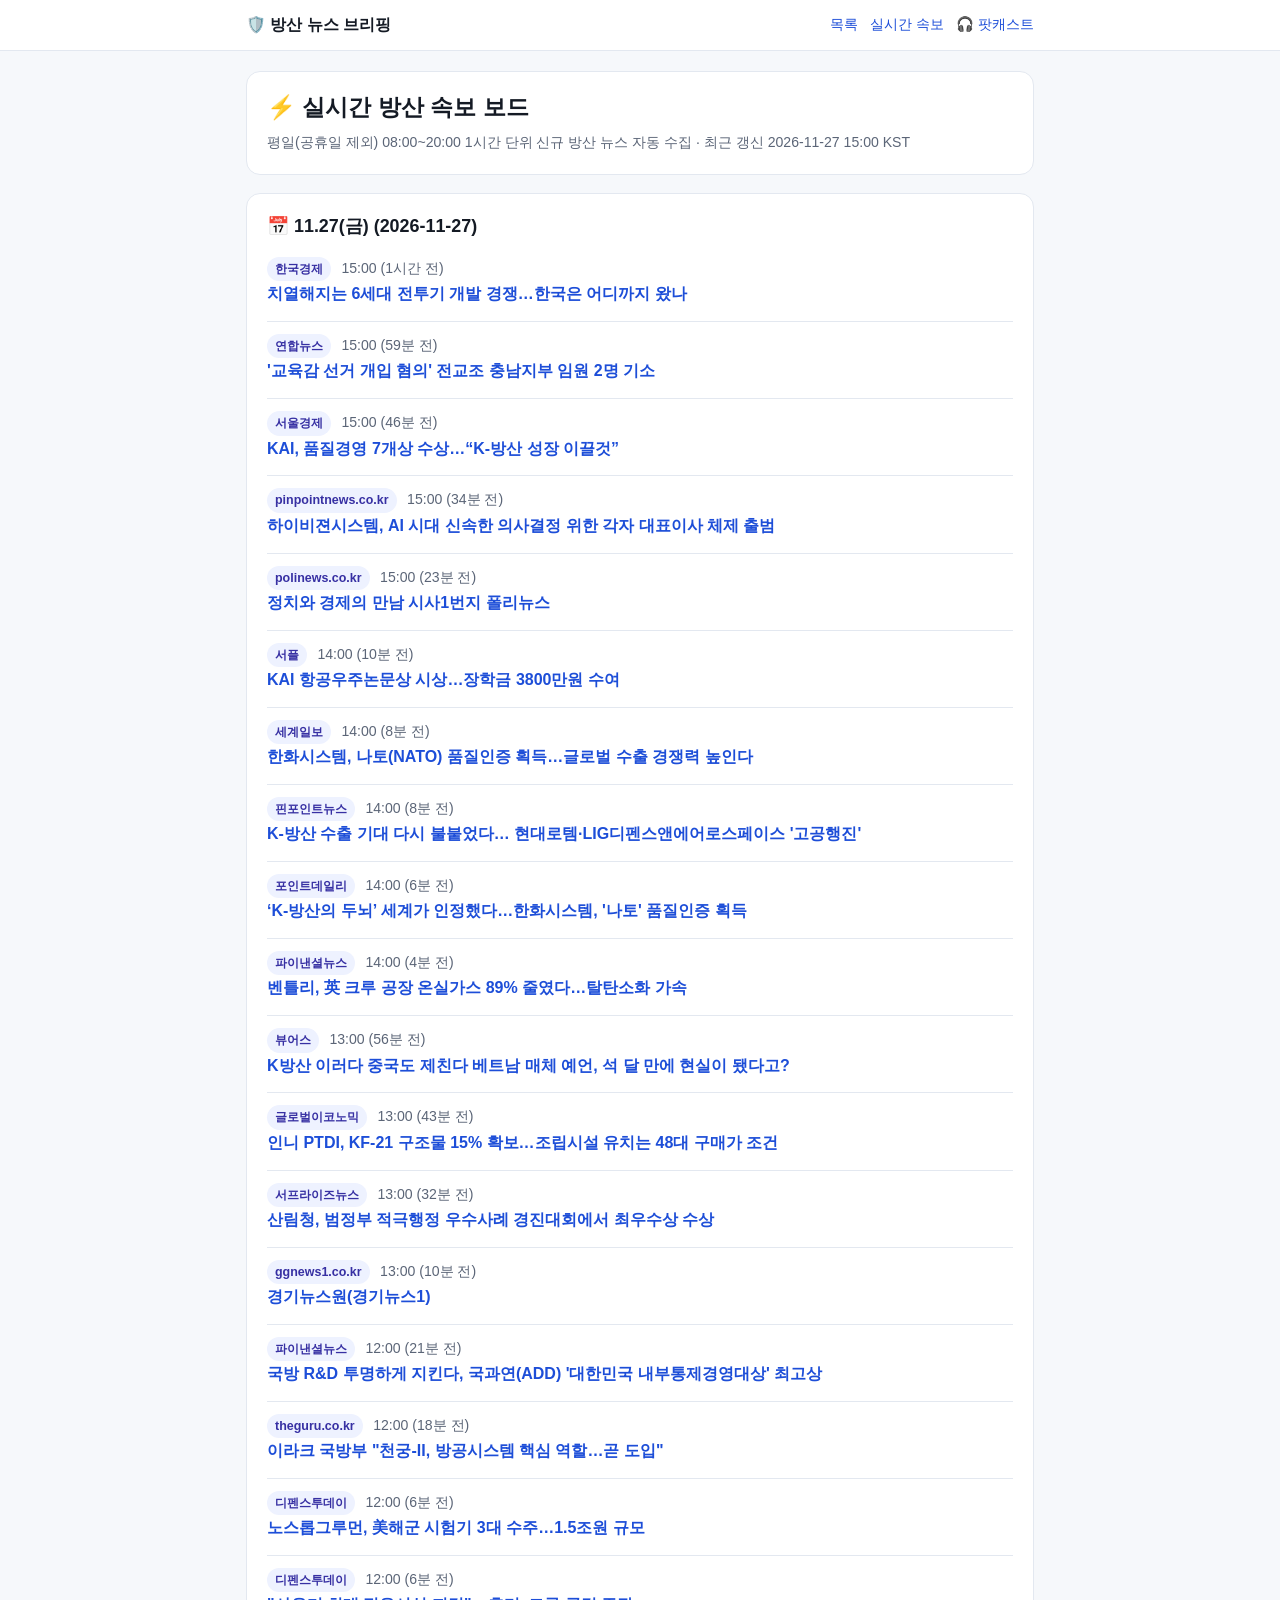
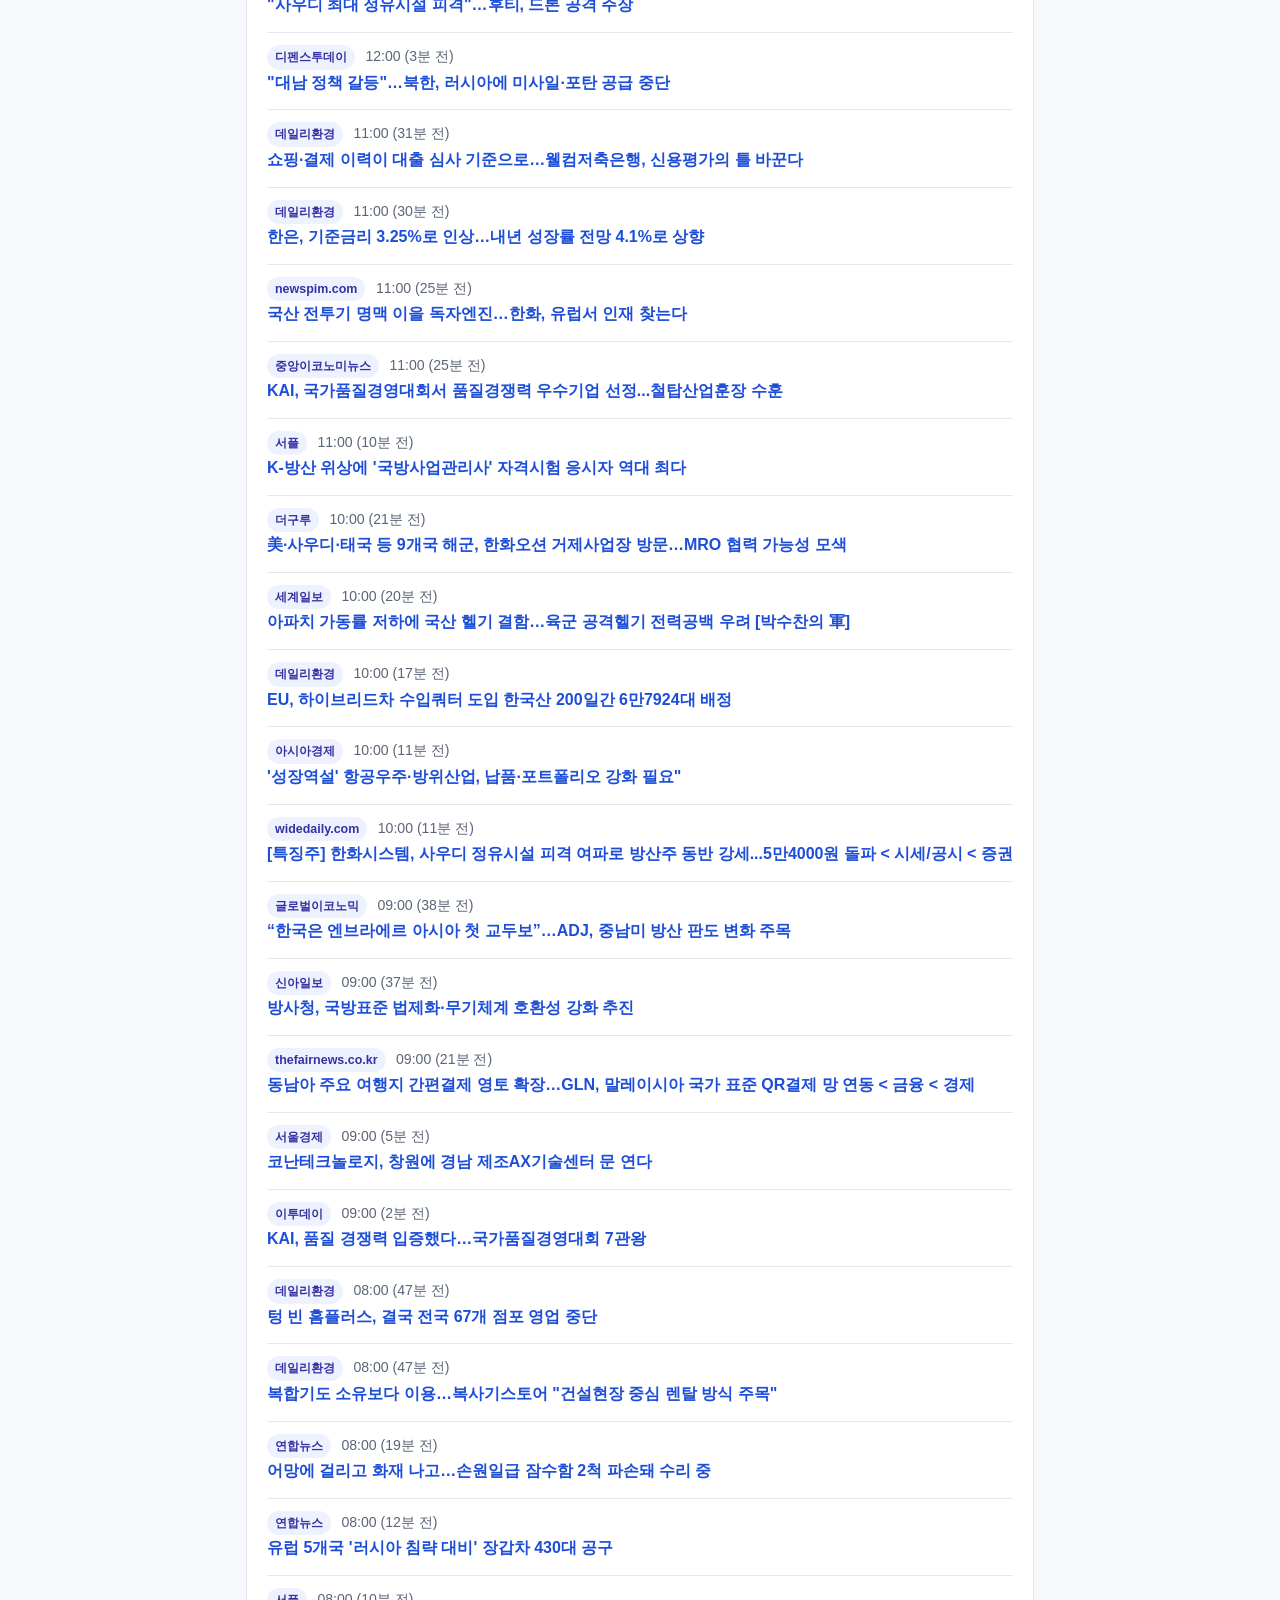
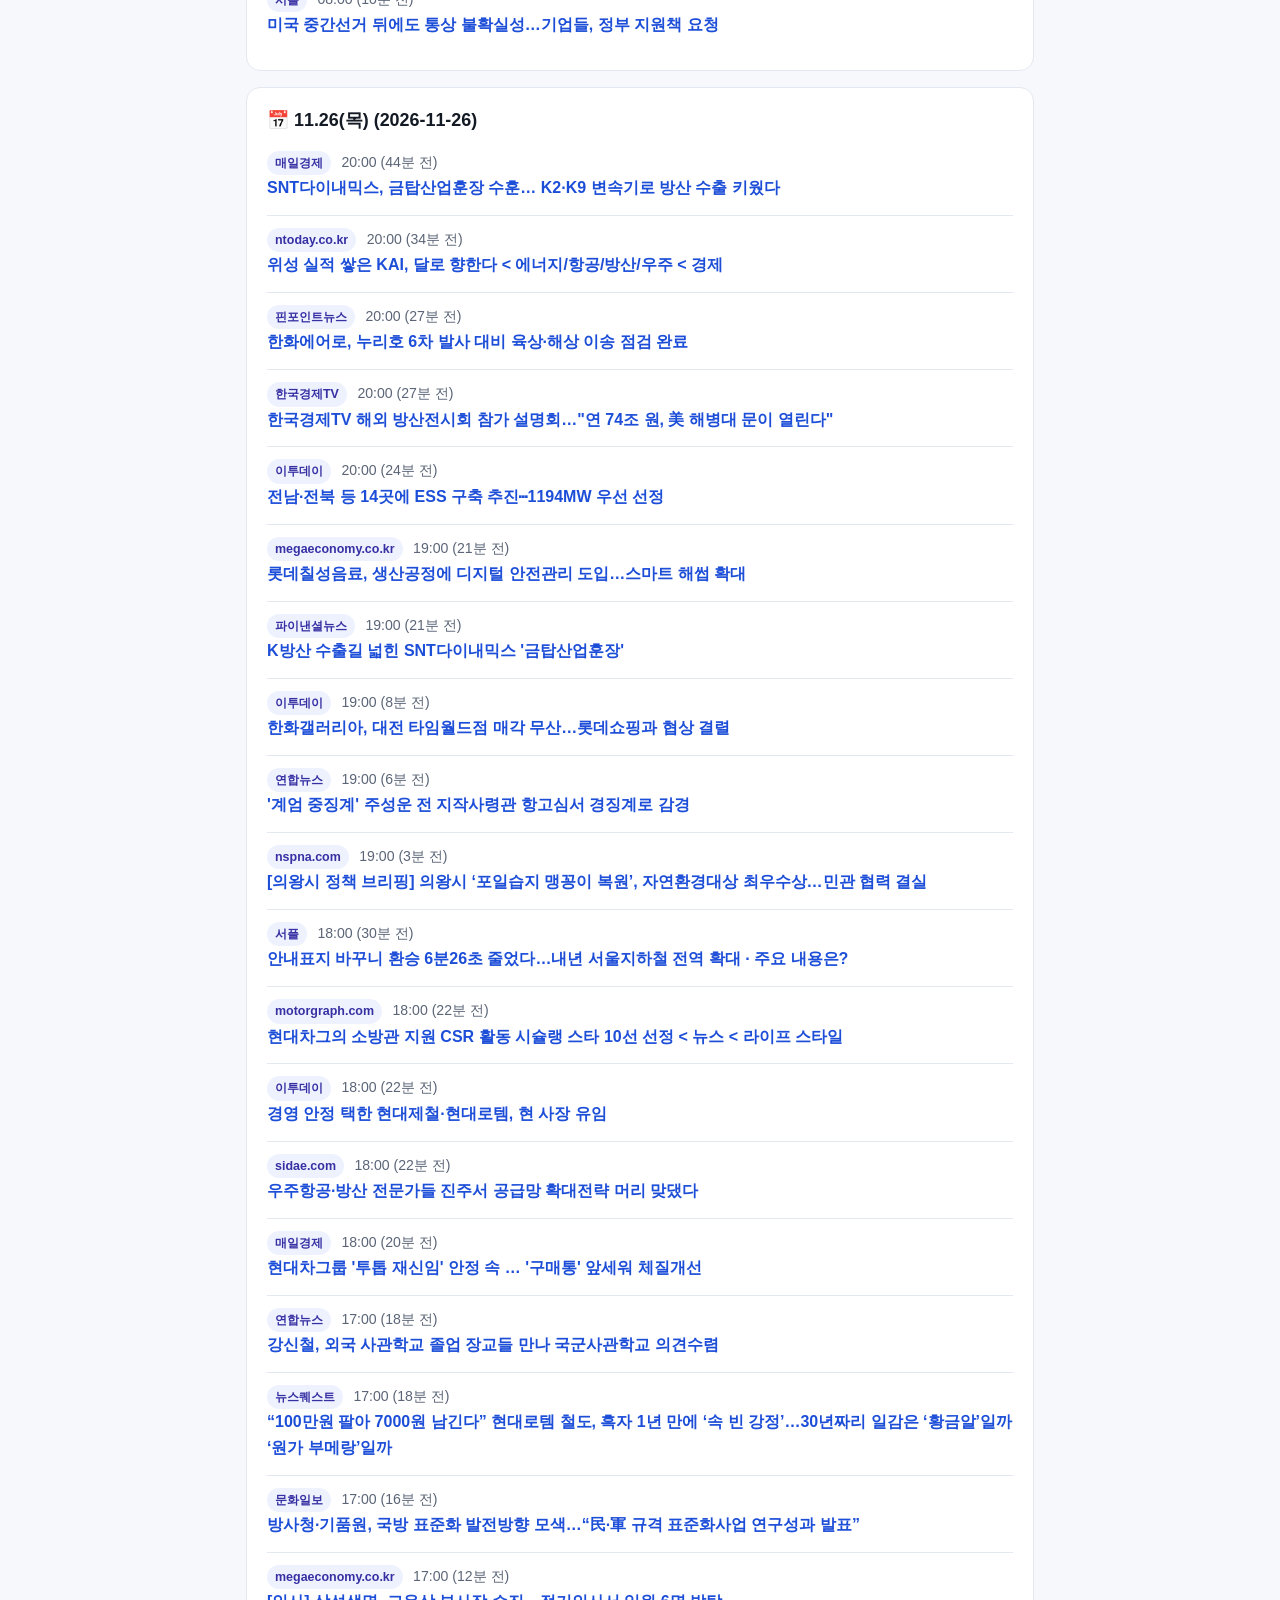
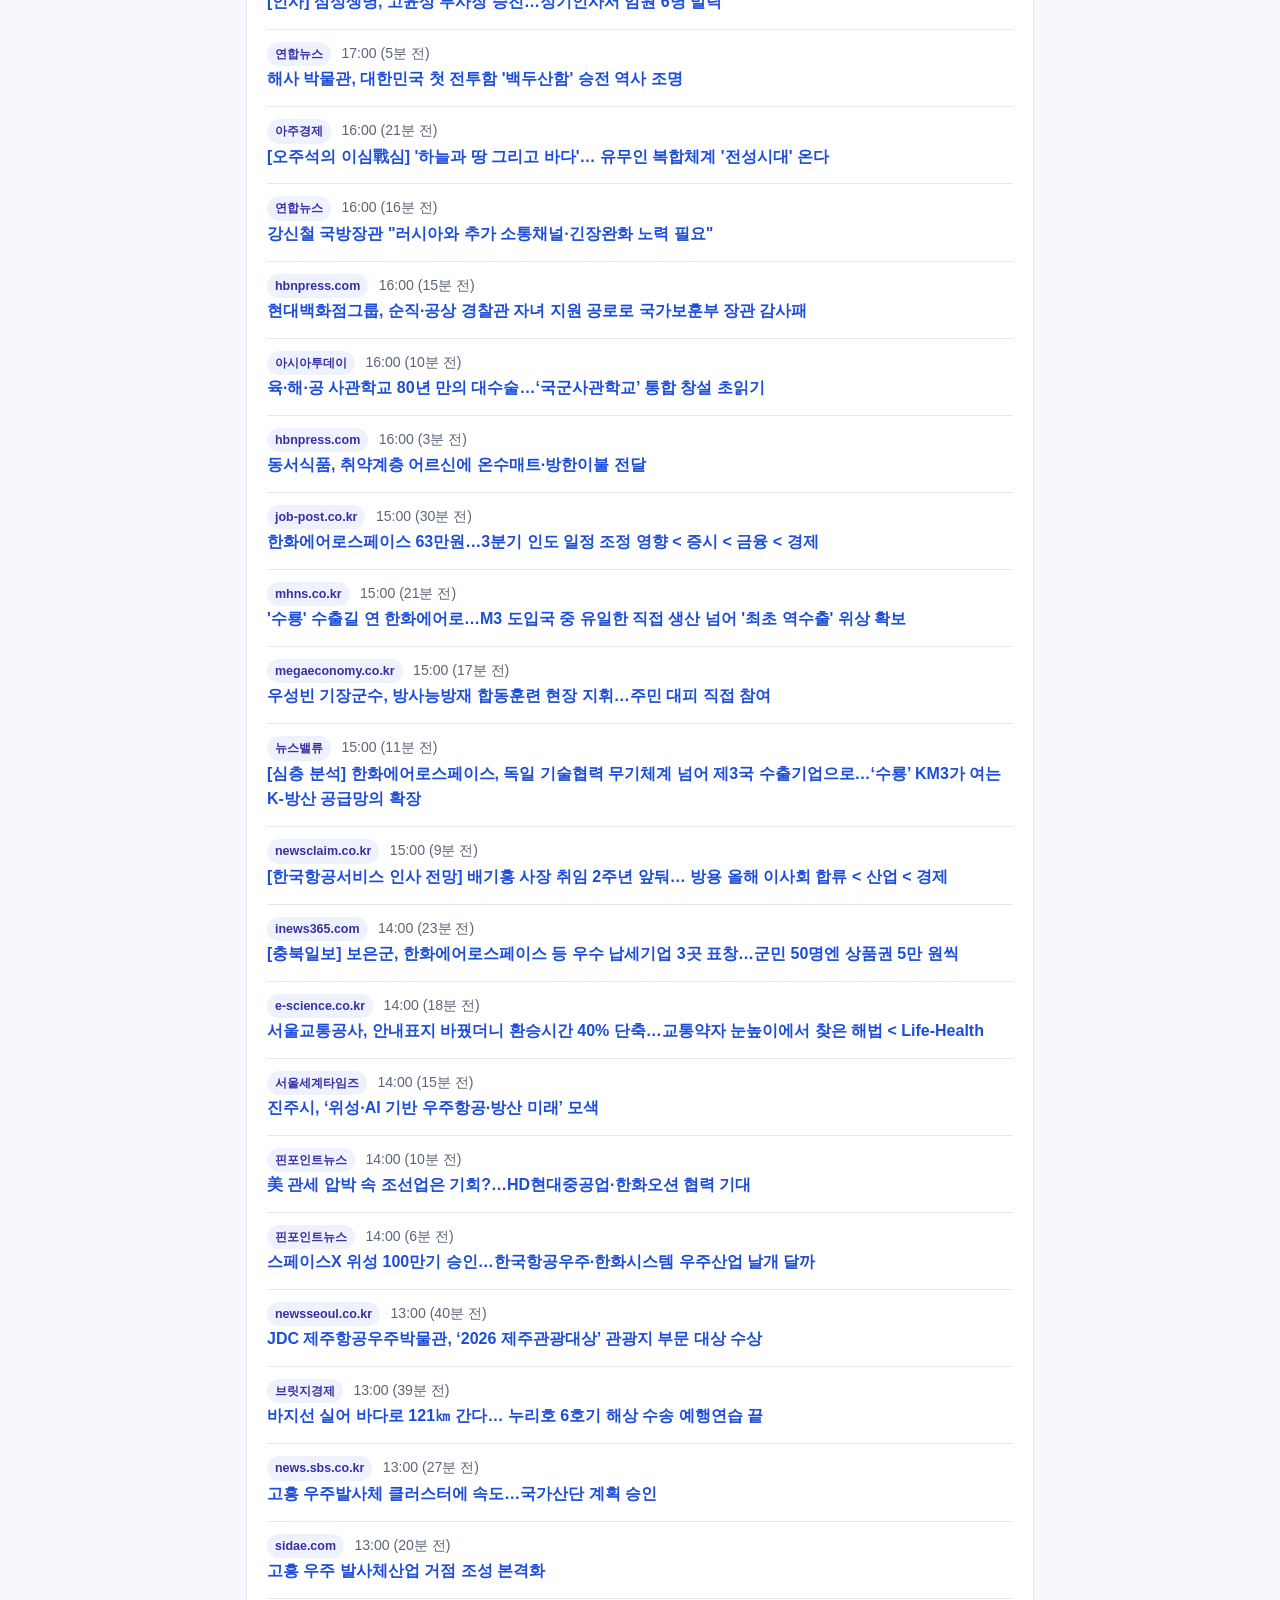
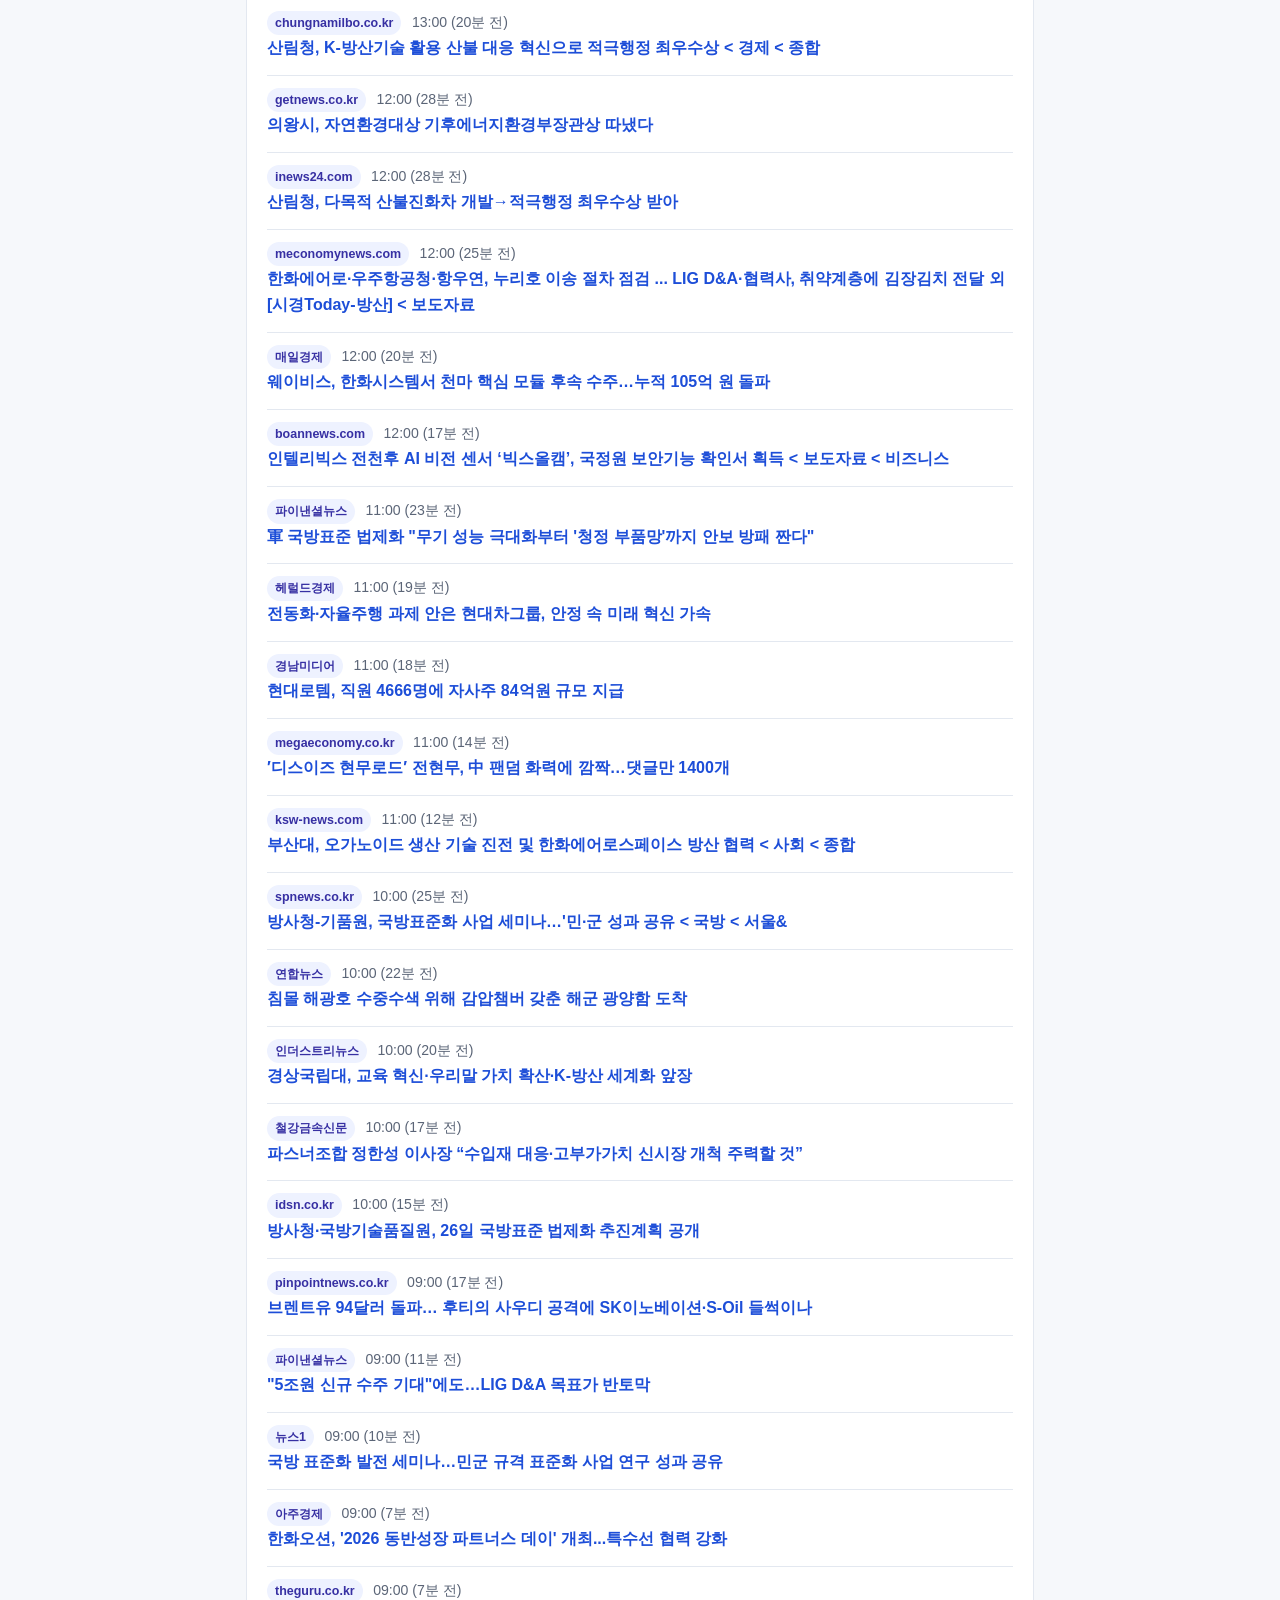
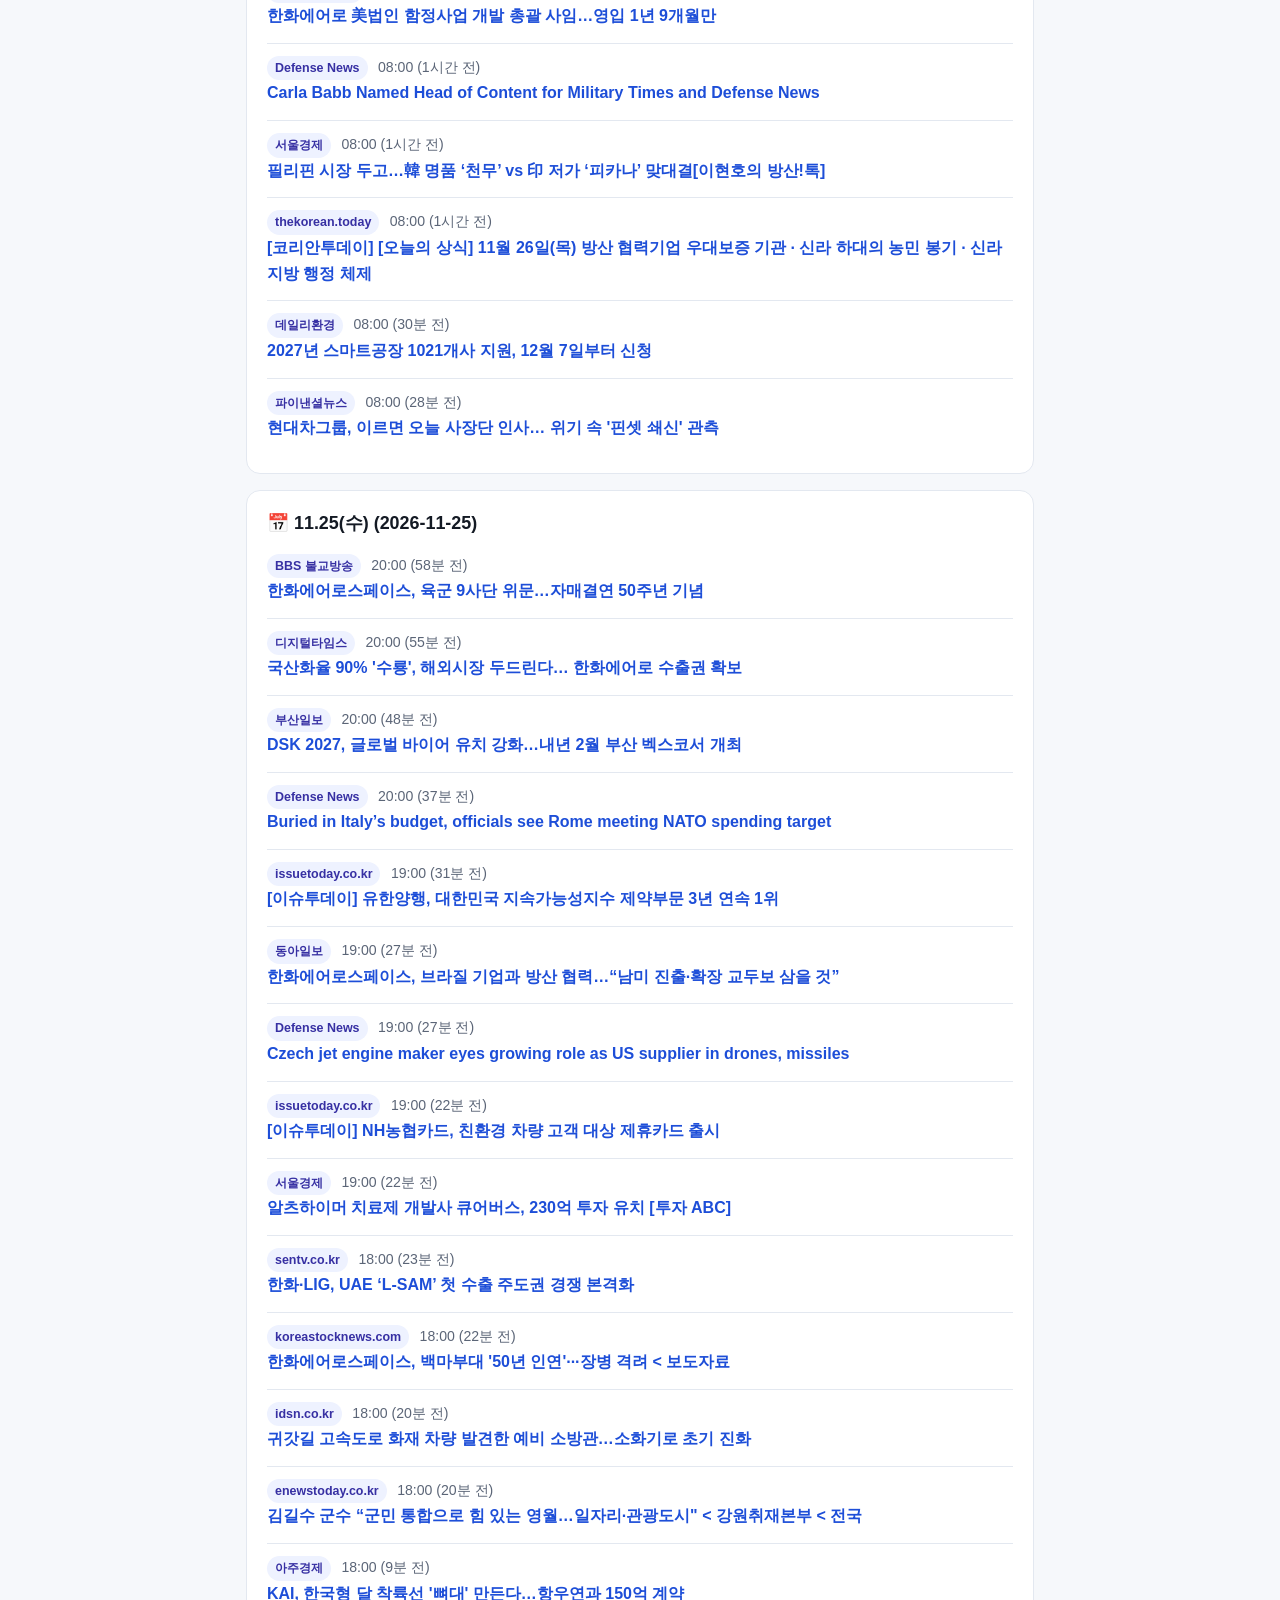
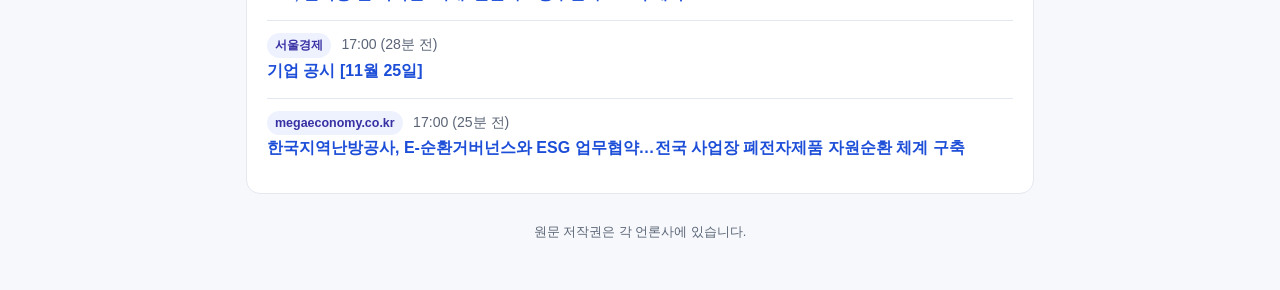
==== commit 1558c487: "Update breaking news board (120 items)" ====
--- a/breaking.html
+++ b/breaking.html
@@ -27,9 +27,34 @@
 <main class="container">
   <section class="hero">
     <h1>⚡ 실시간 방산 속보 보드</h1>
-    <div class="meta">평일(공휴일 제외) 08:00~20:00 1시간 단위 신규 방산 뉴스 자동 수집 · 최근 갱신 2026-11-27 14:00 KST</div>
+    <div class="meta">평일(공휴일 제외) 08:00~20:00 1시간 단위 신규 방산 뉴스 자동 수집 · 최근 갱신 2026-11-27 15:00 KST</div>
   </section>
   <section class="card"><h2>📅 11.27(금) (2026-11-27)</h2>
+      <div class="issue">
+        <div><span class="badge">한국경제</span>
+        <span class="meta">15:00 (1시간 전)</span></div>
+        <div class="issue-title"><a href="https://hankyung.com/article/202611262614i" target="_blank" rel="noopener noreferrer">치열해지는 6세대 전투기 개발 경쟁…한국은 어디까지 왔나</a></div>
+      </div>
+      <div class="issue">
+        <div><span class="badge">연합뉴스</span>
+        <span class="meta">15:00 (59분 전)</span></div>
+        <div class="issue-title"><a href="https://www.yna.co.kr/view/AKR20261127093800063" target="_blank" rel="noopener noreferrer">&#x27;교육감 선거 개입 혐의&#x27; 전교조 충남지부 임원 2명 기소</a></div>
+      </div>
+      <div class="issue">
+        <div><span class="badge">서울경제</span>
+        <span class="meta">15:00 (46분 전)</span></div>
+        <div class="issue-title"><a href="https://m.sedaily.com/article/20119853" target="_blank" rel="noopener noreferrer">KAI, 품질경영 7개상 수상…“K-방산 성장 이끌것”</a></div>
+      </div>
+      <div class="issue">
+        <div><span class="badge">pinpointnews.co.kr</span>
+        <span class="meta">15:00 (34분 전)</span></div>
+        <div class="issue-title"><a href="https://pinpointnews.co.kr/news/articleView.html?idxno=508850" target="_blank" rel="noopener noreferrer">하이비젼시스템, AI 시대 신속한 의사결정 위한 각자 대표이사 체제 출범</a></div>
+      </div>
+      <div class="issue">
+        <div><span class="badge">polinews.co.kr</span>
+        <span class="meta">15:00 (23분 전)</span></div>
+        <div class="issue-title"><a href="https://polinews.co.kr/news/articleView.html?idxno=749380" target="_blank" rel="noopener noreferrer">정치와 경제의 만남 시사1번지 폴리뉴스</a></div>
+      </div>
       <div class="issue">
         <div><span class="badge">서플</span>
         <span class="meta">14:00 (10분 전)</span></div>
@@ -604,31 +629,6 @@
         <div><span class="badge">megaeconomy.co.kr</span>
         <span class="meta">17:00 (25분 전)</span></div>
         <div class="issue-title"><a href="https://megaeconomy.co.kr/news/newsview.php?ncode=1065598525991242" target="_blank" rel="noopener noreferrer">한국지역난방공사, E-순환거버넌스와 ESG 업무협약…전국 사업장 폐전자제품 자원순환 체계 구축</a></div>
-      </div>
-      <div class="issue">
-        <div><span class="badge">idsn.co.kr</span>
-        <span class="meta">17:00 (22분 전)</span></div>
-        <div class="issue-title"><a href="https://idsn.co.kr/news/view/1065597264750606" target="_blank" rel="noopener noreferrer">[건강 칼럼] 영상 검사로 설명되지 않는 통증...MRI 소견과 실제 증상을 함께 살펴야</a></div>
-      </div>
-      <div class="issue">
-        <div><span class="badge">디지털투데이 (DigitalToday)</span>
-        <span class="meta">17:00 (19분 전)</span></div>
-        <div class="issue-title"><a href="https://digitaltoday.co.kr/disclosure/articleView.html?idxno=718152" target="_blank" rel="noopener noreferrer">한화에어로스페이스, 계열 부동산투자회사에 1356억원 출자</a></div>
-      </div>
-      <div class="issue">
-        <div><span class="badge">아시아경제</span>
-        <span class="meta">17:00 (14분 전)</span></div>
-        <div class="issue-title"><a href="https://view.asiae.co.kr/article/2026112516455941532" target="_blank" rel="noopener noreferrer">산업은행, &#x27;KDB 넥스트원&#x27; 데모데이 개최</a></div>
-      </div>
-      <div class="issue">
-        <div><span class="badge">idsn.co.kr</span>
-        <span class="meta">16:00 (9분 전)</span></div>
-        <div class="issue-title"><a href="https://idsn.co.kr/news/view/1065595186142422" target="_blank" rel="noopener noreferrer">남해고속도로 달리던 버스 화재…운전사·승객 12명 대피</a></div>
-      </div>
-      <div class="issue">
-        <div><span class="badge">헤럴드경제</span>
-        <span class="meta">16:00 (9분 전)</span></div>
-        <div class="issue-title"><a href="https://biz.heraldcorp.com/article/10949209" target="_blank" rel="noopener noreferrer">방산 스타트업 15곳 투자 검증…‘카운터 디펜스’ 내달 첫 개최</a></div>
       </div></section>
   <footer>원문 저작권은 각 언론사에 있습니다.</footer>
 </main>
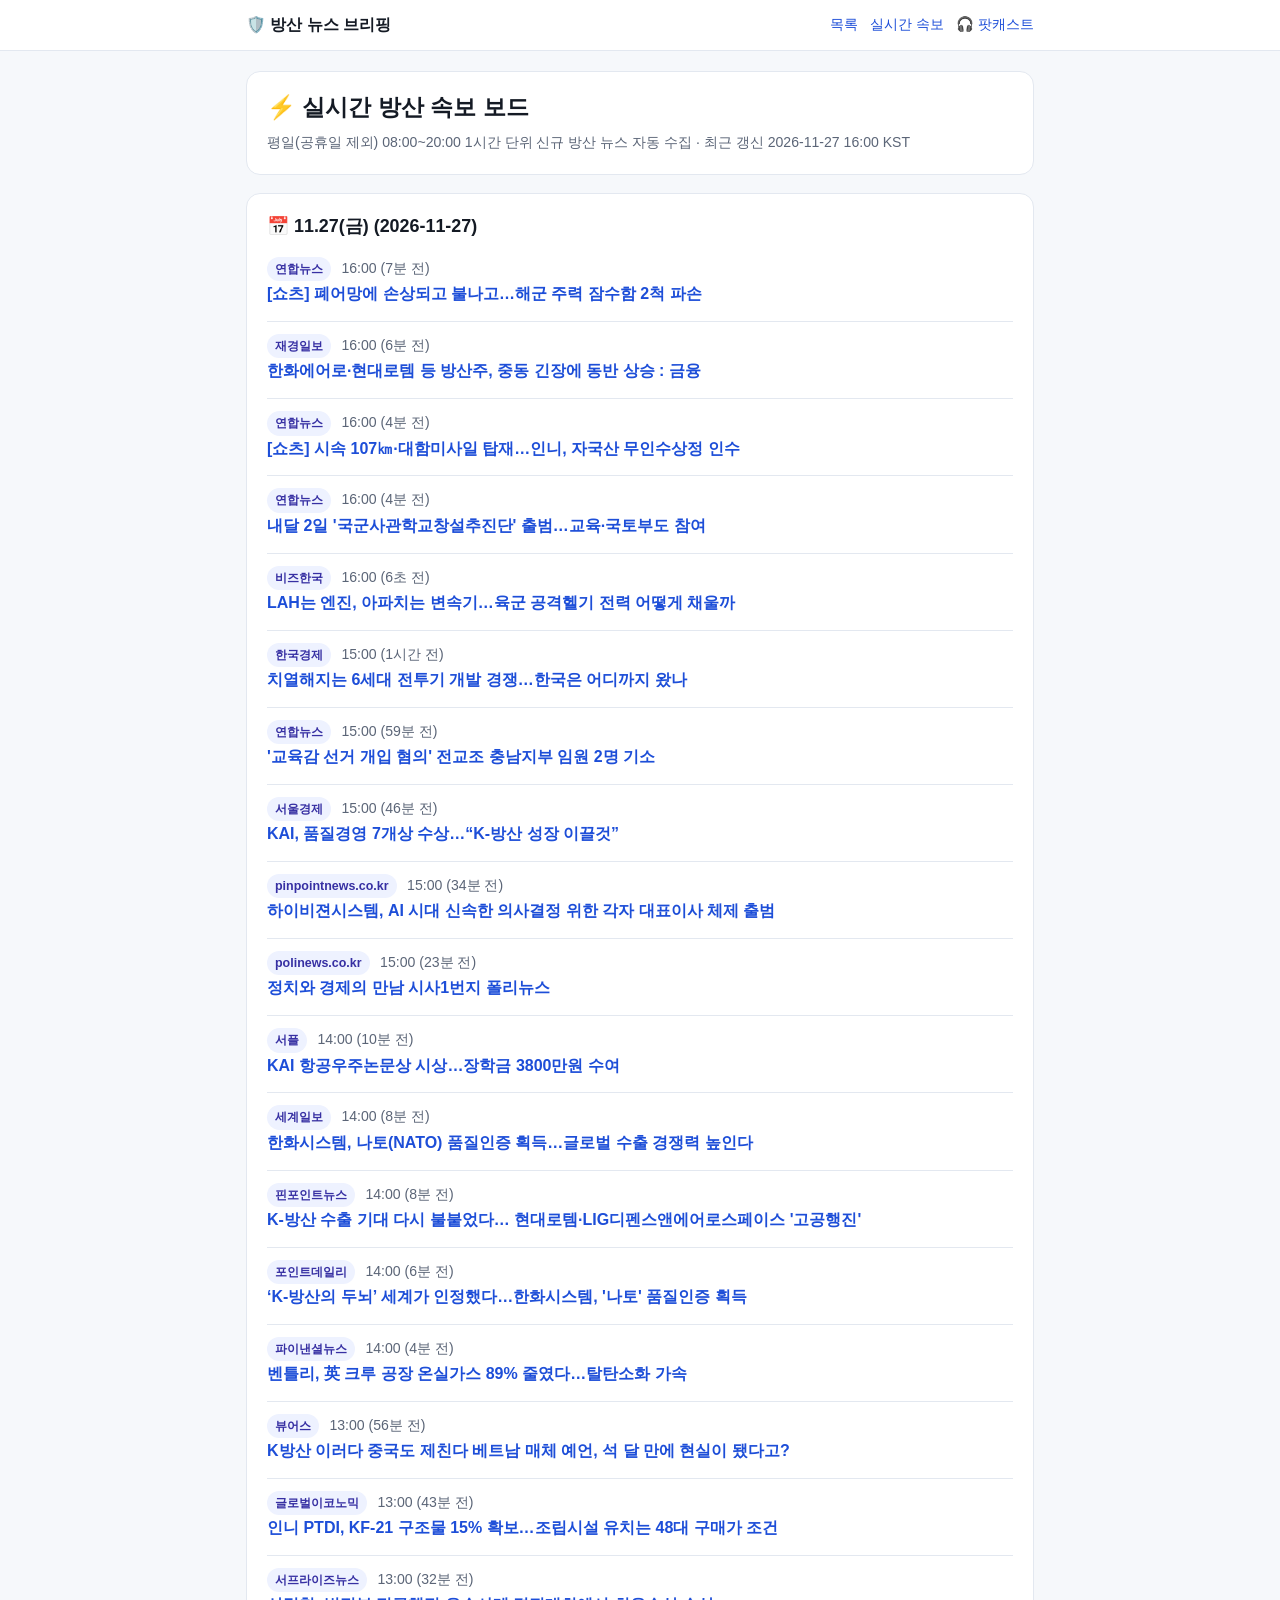
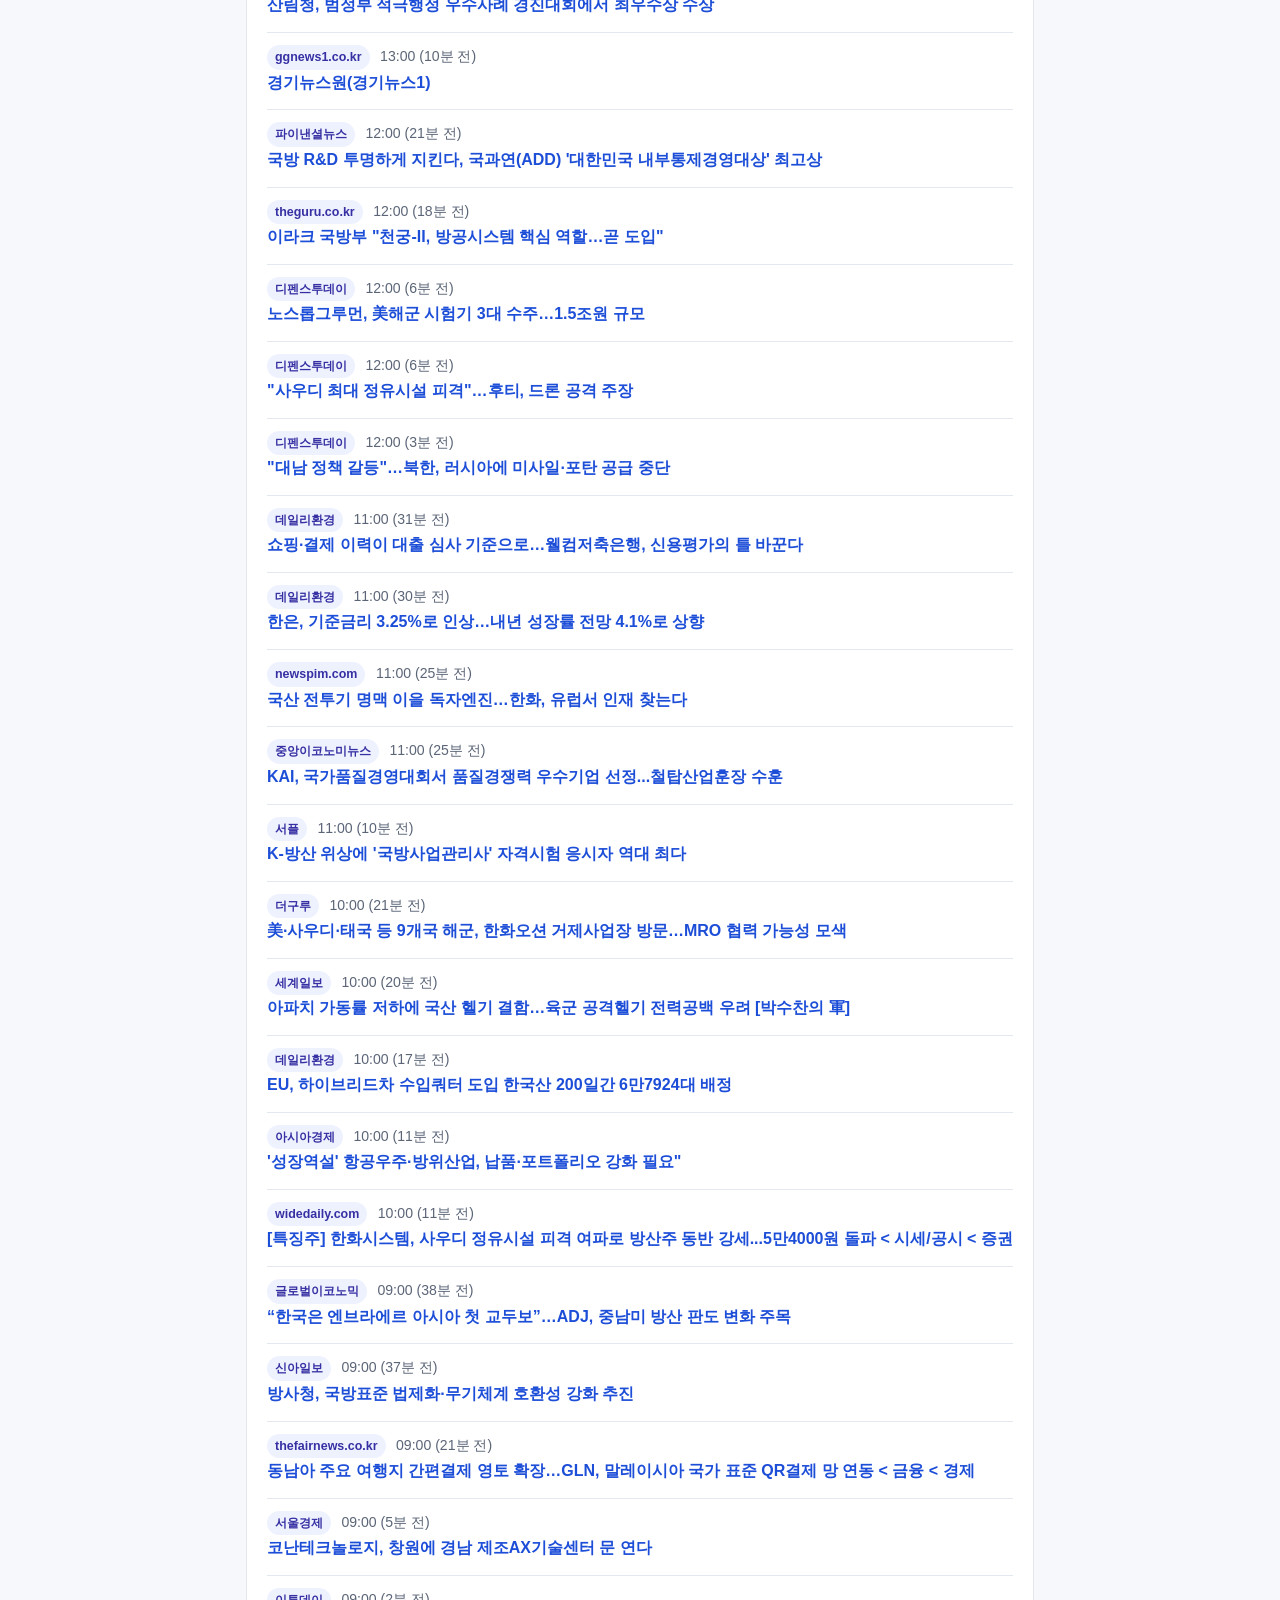
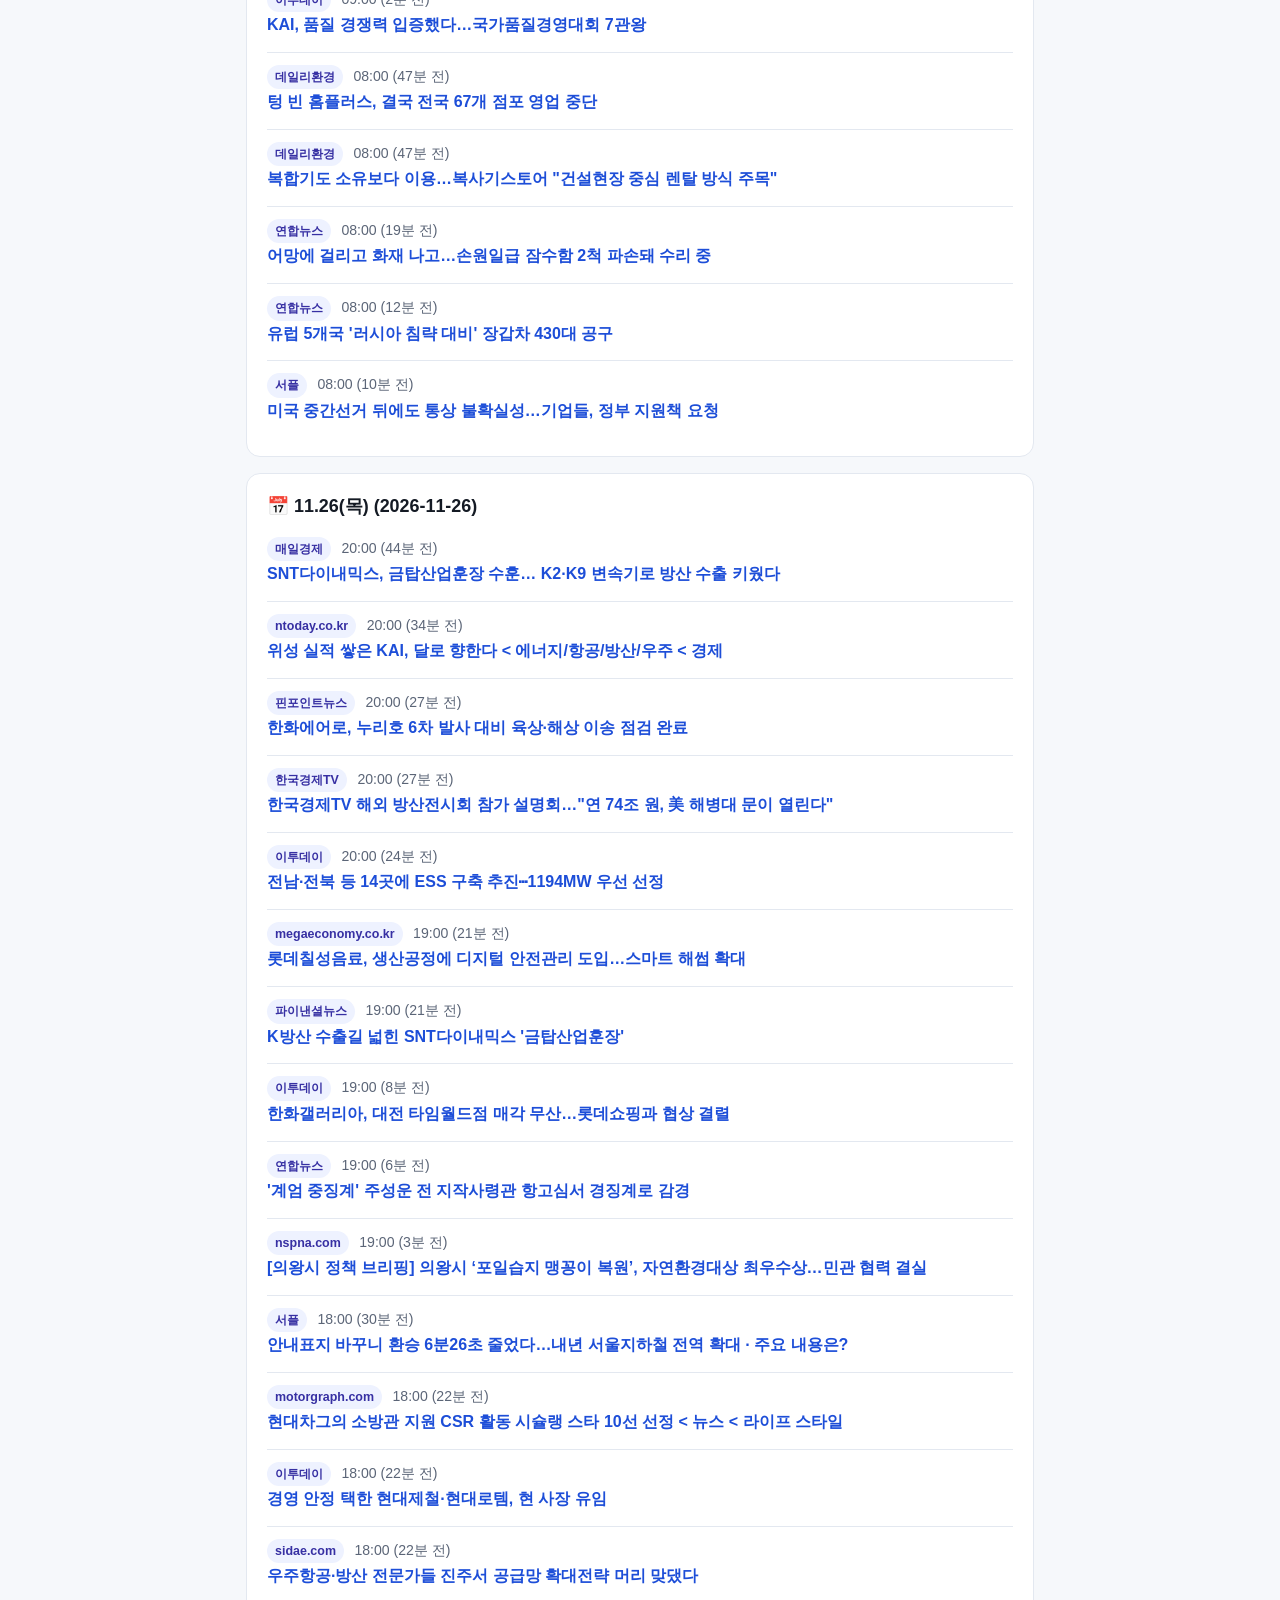
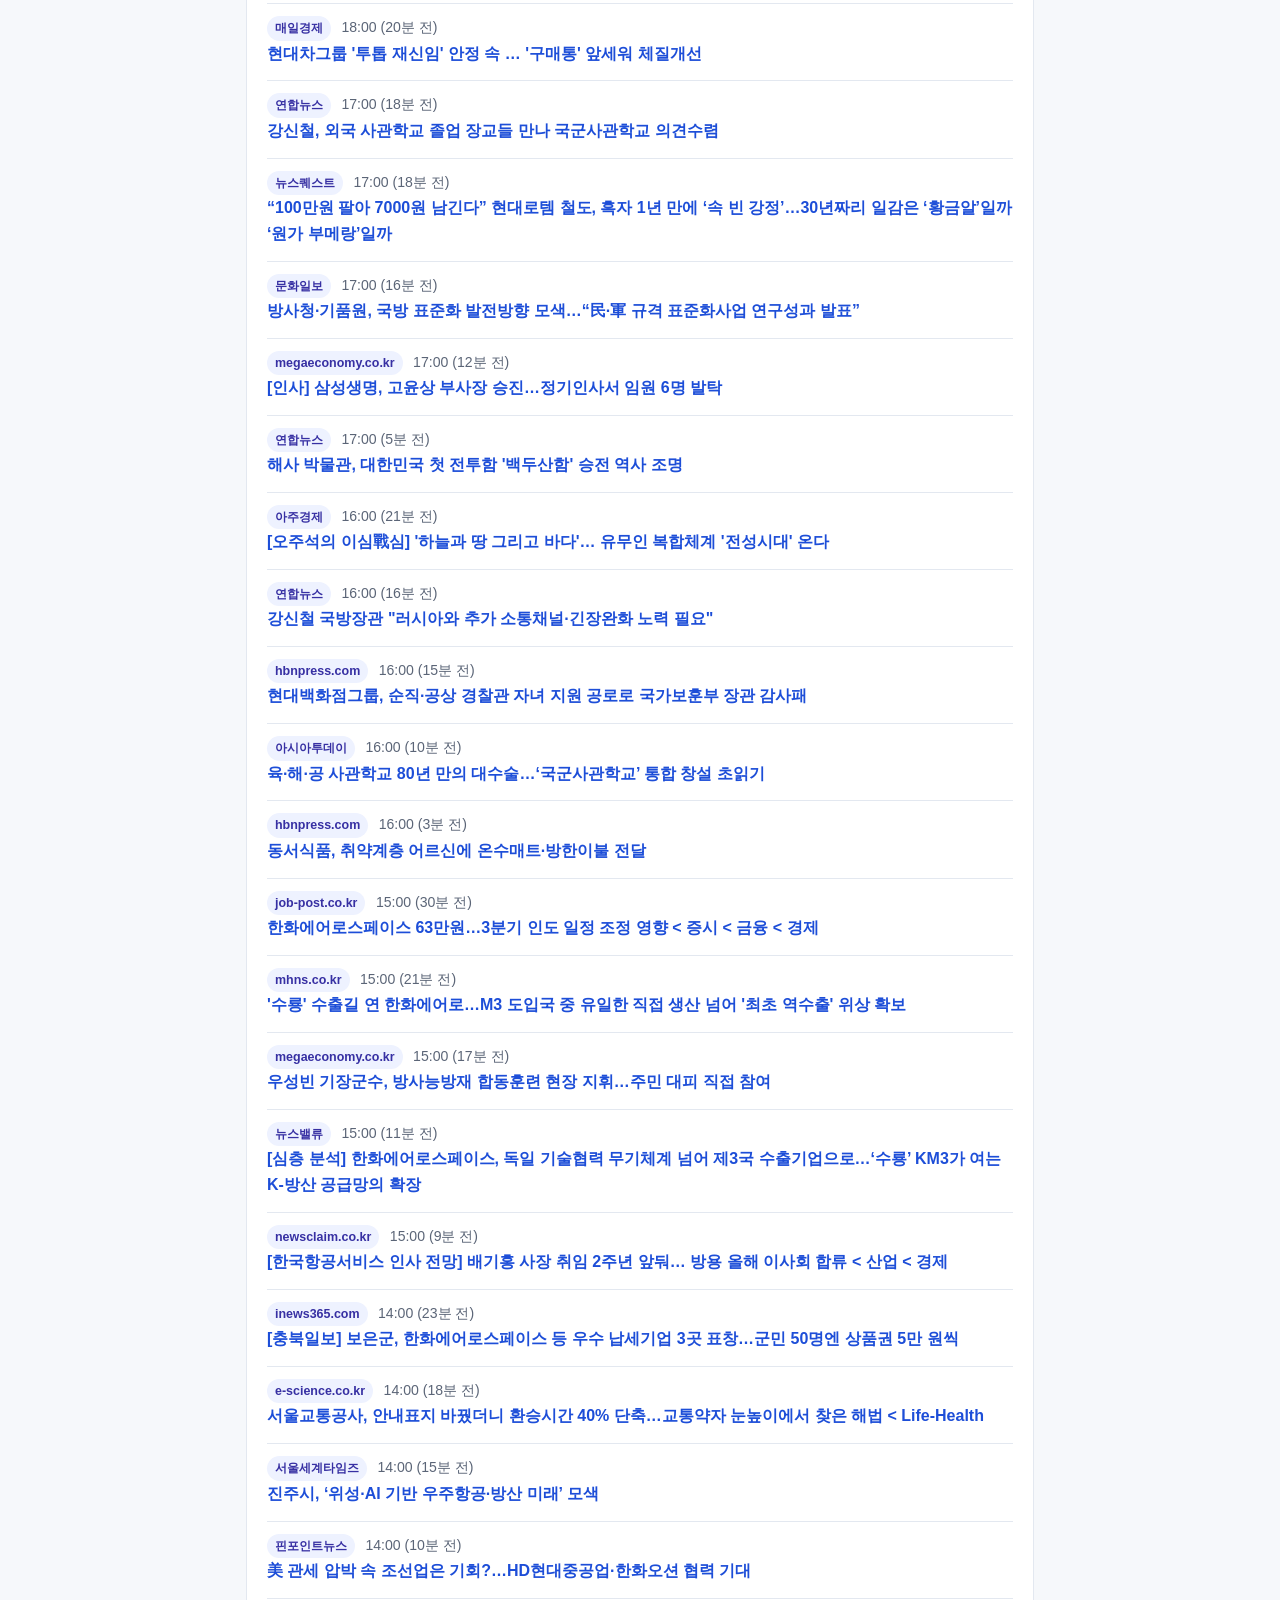
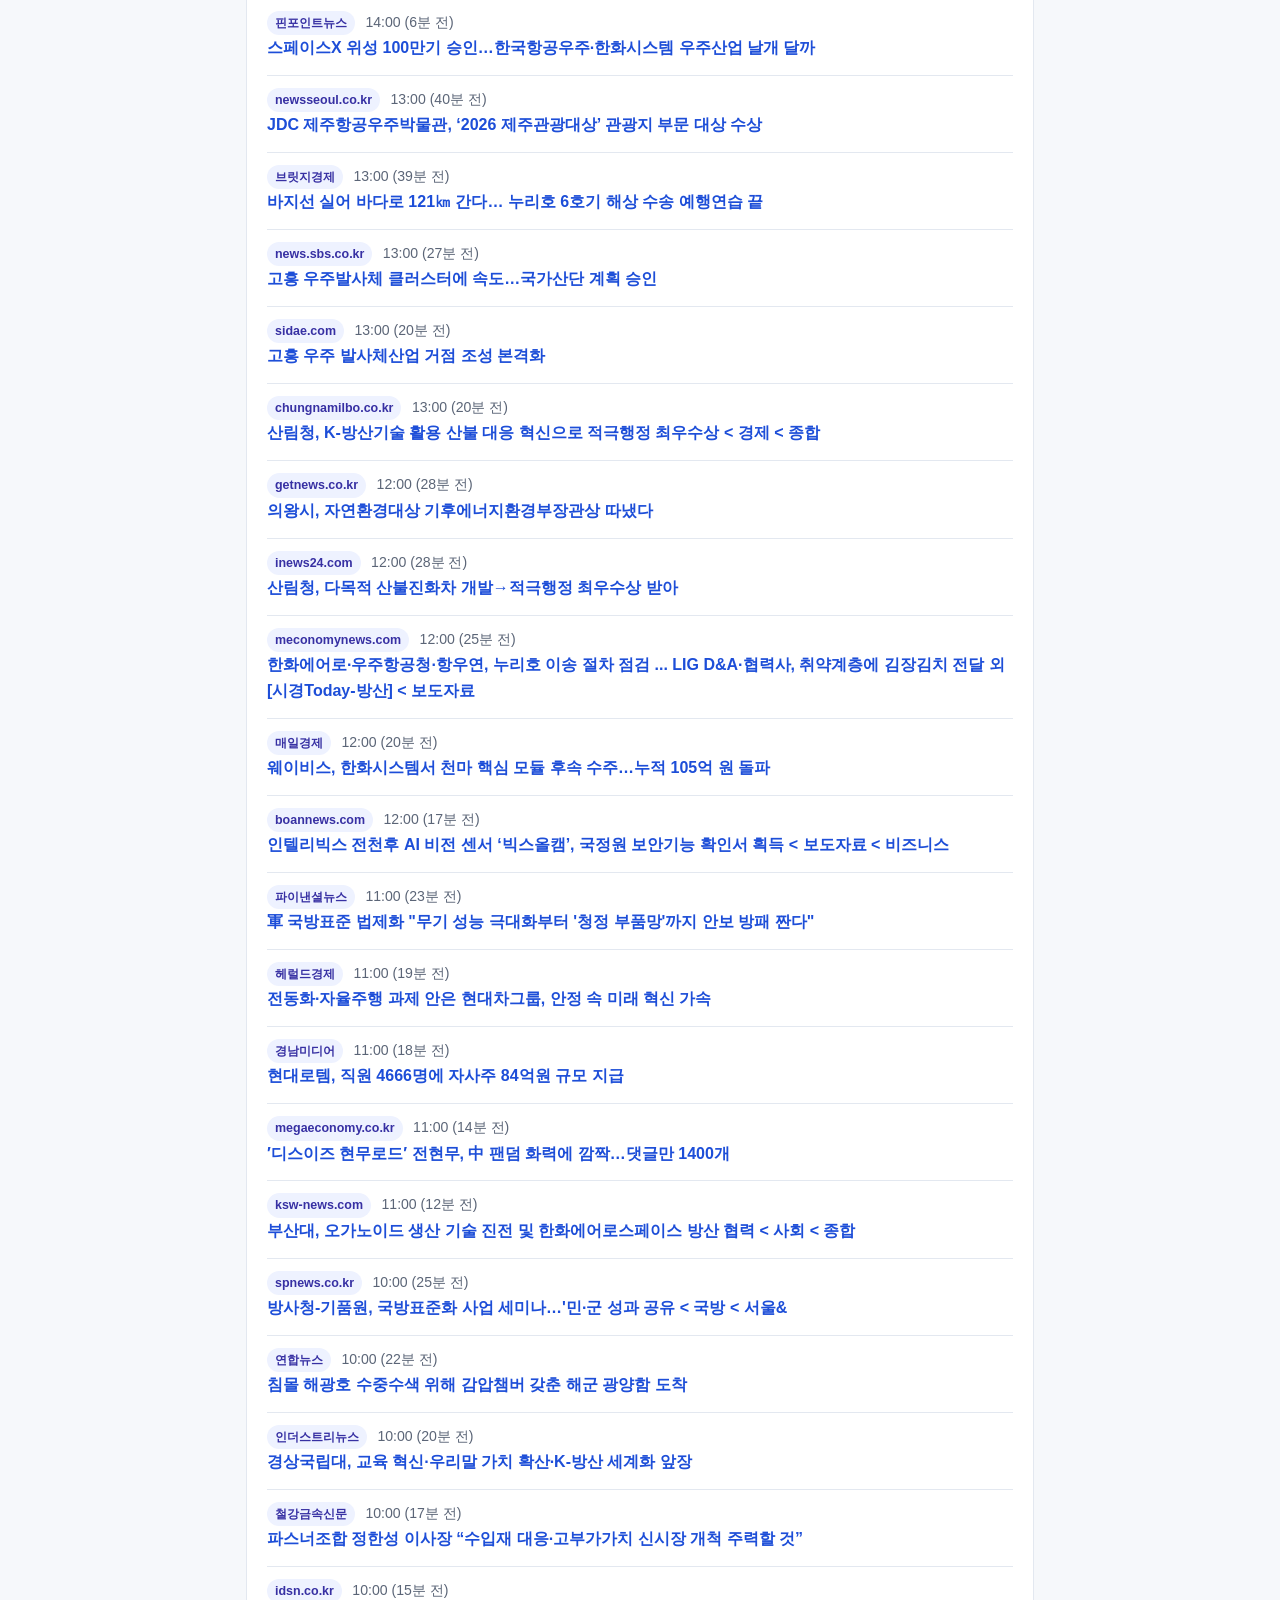
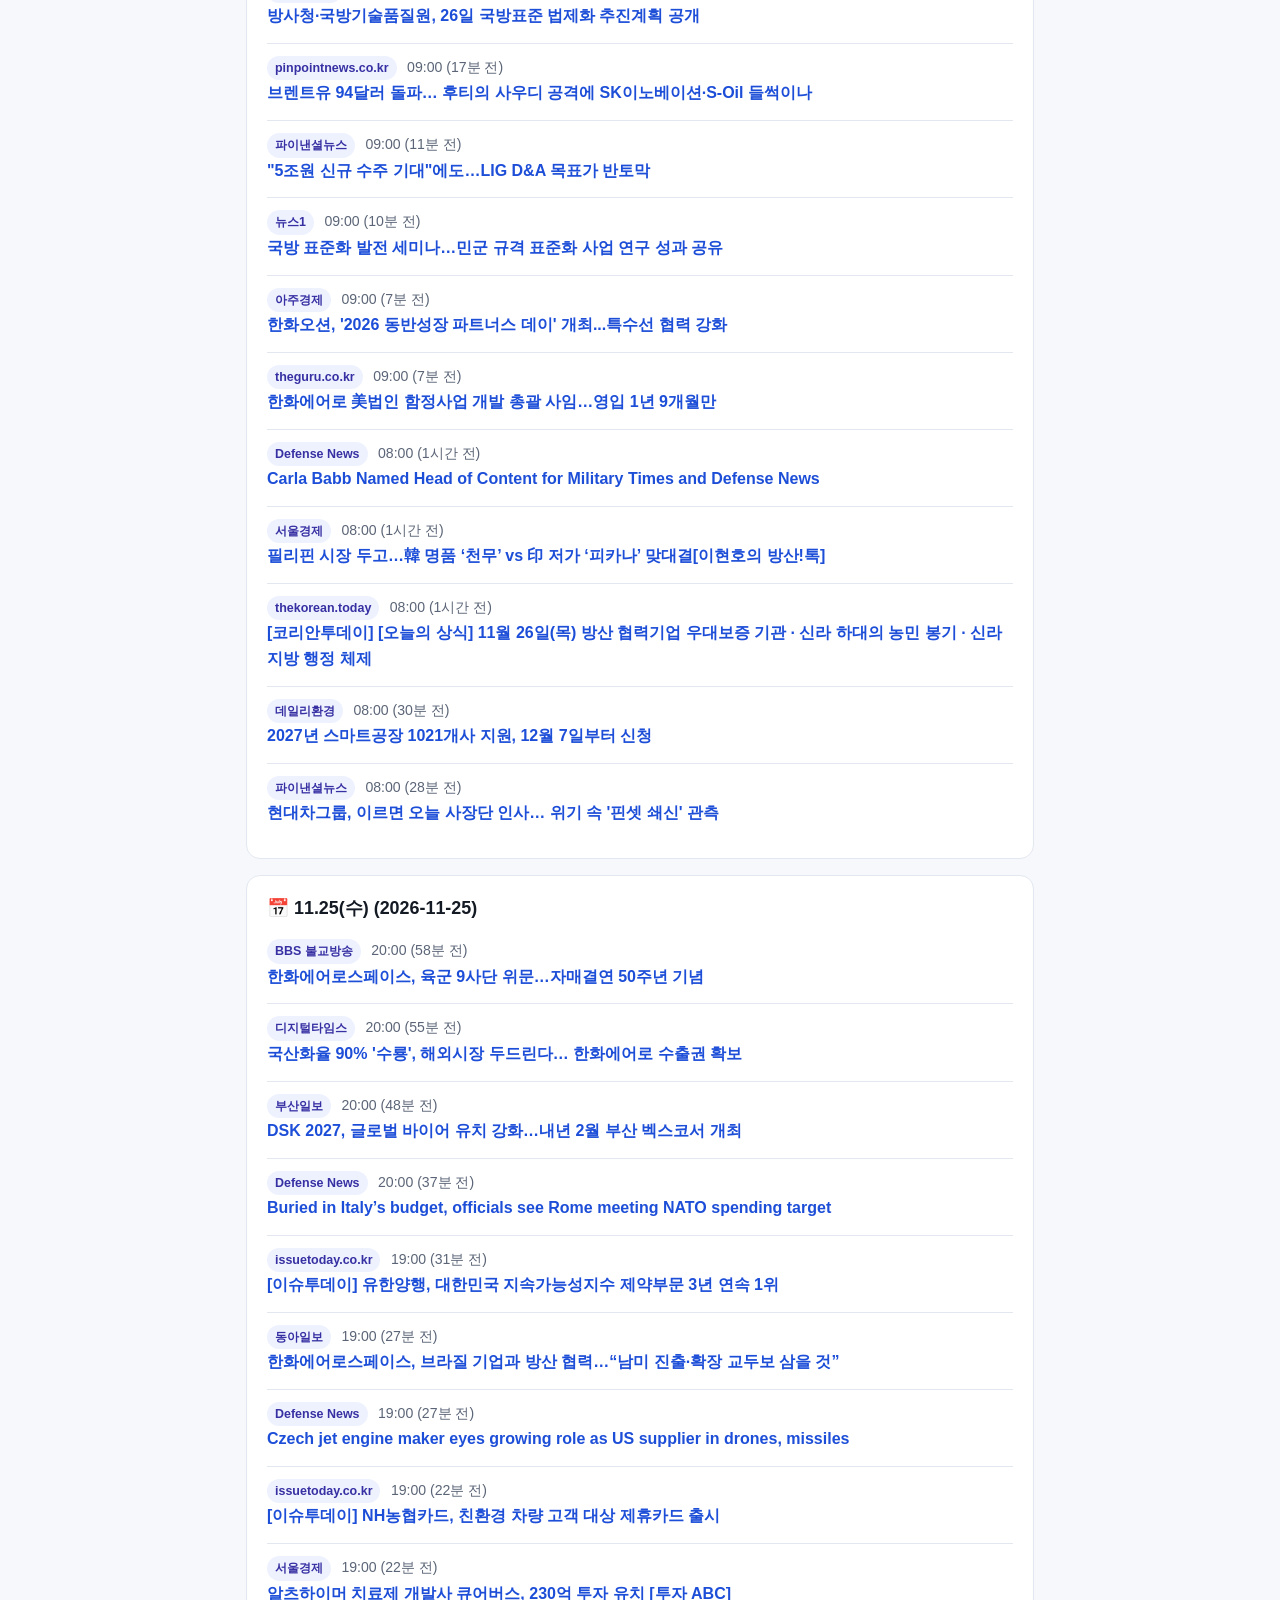
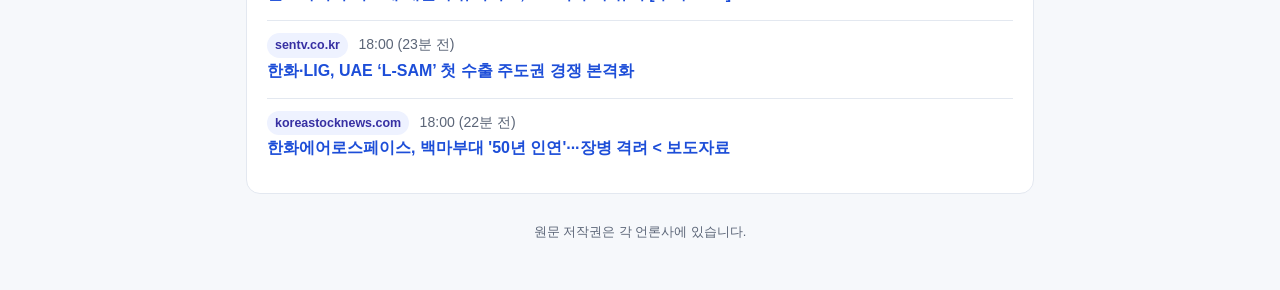
==== commit 7859b516: "Update breaking news board (120 items)" ====
--- a/breaking.html
+++ b/breaking.html
@@ -27,9 +27,34 @@
 <main class="container">
   <section class="hero">
     <h1>⚡ 실시간 방산 속보 보드</h1>
-    <div class="meta">평일(공휴일 제외) 08:00~20:00 1시간 단위 신규 방산 뉴스 자동 수집 · 최근 갱신 2026-11-27 15:00 KST</div>
+    <div class="meta">평일(공휴일 제외) 08:00~20:00 1시간 단위 신규 방산 뉴스 자동 수집 · 최근 갱신 2026-11-27 16:00 KST</div>
   </section>
   <section class="card"><h2>📅 11.27(금) (2026-11-27)</h2>
+      <div class="issue">
+        <div><span class="badge">연합뉴스</span>
+        <span class="meta">16:00 (7분 전)</span></div>
+        <div class="issue-title"><a href="https://www.yna.co.kr/view/AKR20261127123100704" target="_blank" rel="noopener noreferrer">[쇼츠] 폐어망에 손상되고 불나고…해군 주력 잠수함 2척 파손</a></div>
+      </div>
+      <div class="issue">
+        <div><span class="badge">재경일보</span>
+        <span class="meta">16:00 (6분 전)</span></div>
+        <div class="issue-title"><a href="https://www.fnnews.com/news/202611270938373206" target="_blank" rel="noopener noreferrer">한화에어로·현대로템 등 방산주, 중동 긴장에 동반 상승 : 금융</a></div>
+      </div>
+      <div class="issue">
+        <div><span class="badge">연합뉴스</span>
+        <span class="meta">16:00 (4분 전)</span></div>
+        <div class="issue-title"><a href="https://www.yna.co.kr/view/AKR20261127123500704" target="_blank" rel="noopener noreferrer">[쇼츠] 시속 107㎞·대함미사일 탑재…인니, 자국산 무인수상정 인수</a></div>
+      </div>
+      <div class="issue">
+        <div><span class="badge">연합뉴스</span>
+        <span class="meta">16:00 (4분 전)</span></div>
+        <div class="issue-title"><a href="https://www.yna.co.kr/view/AKR20261127106500504" target="_blank" rel="noopener noreferrer">내달 2일 &#x27;국군사관학교창설추진단&#x27; 출범…교육·국토부도 참여</a></div>
+      </div>
+      <div class="issue">
+        <div><span class="badge">비즈한국</span>
+        <span class="meta">16:00 (6초 전)</span></div>
+        <div class="issue-title"><a href="https://www.bizhankook.com/articles/army-attack-helicopter-strategy.html" target="_blank" rel="noopener noreferrer">LAH는 엔진, 아파치는 변속기…육군 공격헬기 전력 어떻게 채울까</a></div>
+      </div>
       <div class="issue">
         <div><span class="badge">한국경제</span>
         <span class="meta">15:00 (1시간 전)</span></div>
@@ -604,31 +629,6 @@
         <div><span class="badge">koreastocknews.com</span>
         <span class="meta">18:00 (22분 전)</span></div>
         <div class="issue-title"><a href="https://koreastocknews.com/news/articleView.html?idxno=122504" target="_blank" rel="noopener noreferrer">한화에어로스페이스, 백마부대 &#x27;50년 인연&#x27;···장병 격려 &lt; 보도자료</a></div>
-      </div>
-      <div class="issue">
-        <div><span class="badge">idsn.co.kr</span>
-        <span class="meta">18:00 (20분 전)</span></div>
-        <div class="issue-title"><a href="https://idsn.co.kr/news/view/1065602217326678" target="_blank" rel="noopener noreferrer">귀갓길 고속도로 화재 차량 발견한 예비 소방관…소화기로 초기 진화</a></div>
-      </div>
-      <div class="issue">
-        <div><span class="badge">enewstoday.co.kr</span>
-        <span class="meta">18:00 (20분 전)</span></div>
-        <div class="issue-title"><a href="https://enewstoday.co.kr/news/articleView.html?idxno=2497114" target="_blank" rel="noopener noreferrer">김길수 군수 “군민 통합으로 힘 있는 영월…일자리·관광도시&quot; &lt; 강원취재본부 &lt; 전국</a></div>
-      </div>
-      <div class="issue">
-        <div><span class="badge">아주경제</span>
-        <span class="meta">18:00 (9분 전)</span></div>
-        <div class="issue-title"><a href="https://ajunews.com/view/20261125174943304" target="_blank" rel="noopener noreferrer">KAI, 한국형 달 착륙선 &#x27;뼈대&#x27; 만든다…항우연과 150억 계약</a></div>
-      </div>
-      <div class="issue">
-        <div><span class="badge">서울경제</span>
-        <span class="meta">17:00 (28분 전)</span></div>
-        <div class="issue-title"><a href="https://m.sedaily.com/article/20118912" target="_blank" rel="noopener noreferrer">기업 공시 [11월 25일]</a></div>
-      </div>
-      <div class="issue">
-        <div><span class="badge">megaeconomy.co.kr</span>
-        <span class="meta">17:00 (25분 전)</span></div>
-        <div class="issue-title"><a href="https://megaeconomy.co.kr/news/newsview.php?ncode=1065598525991242" target="_blank" rel="noopener noreferrer">한국지역난방공사, E-순환거버넌스와 ESG 업무협약…전국 사업장 폐전자제품 자원순환 체계 구축</a></div>
       </div></section>
   <footer>원문 저작권은 각 언론사에 있습니다.</footer>
 </main>
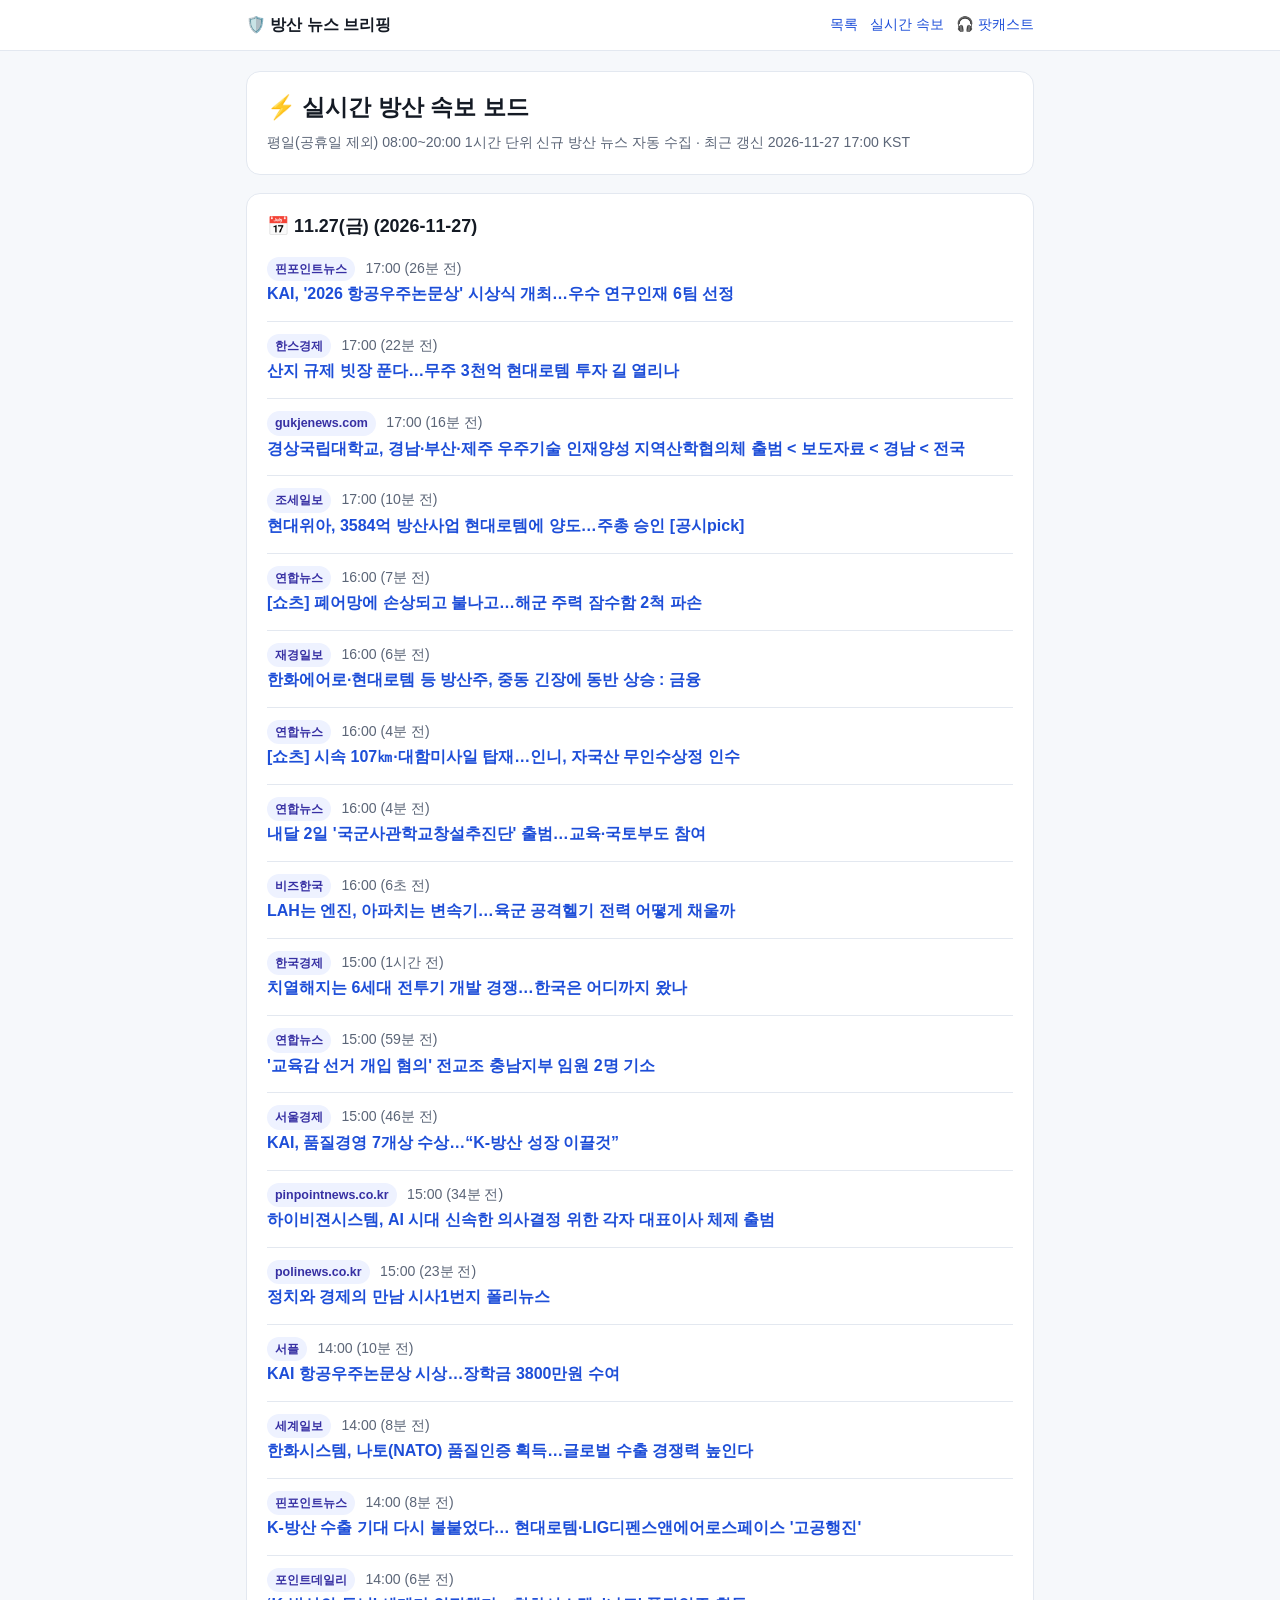
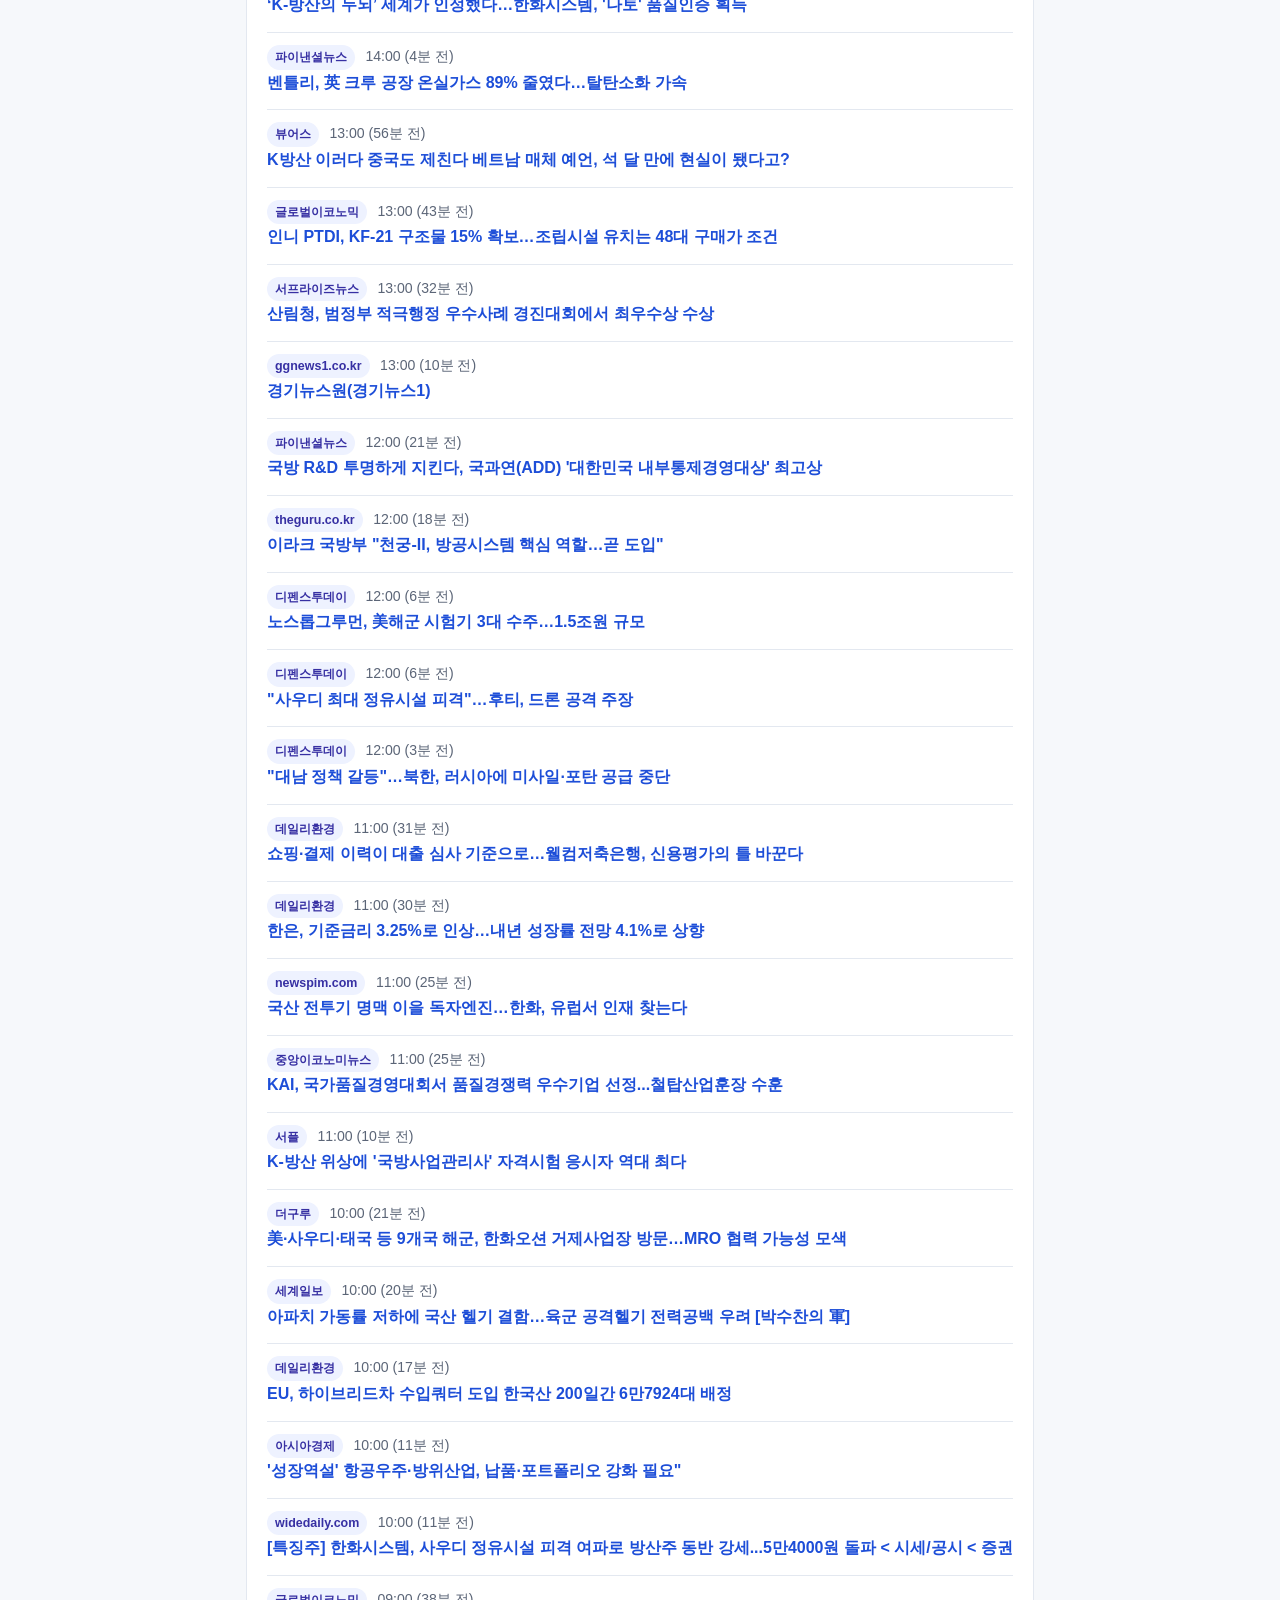
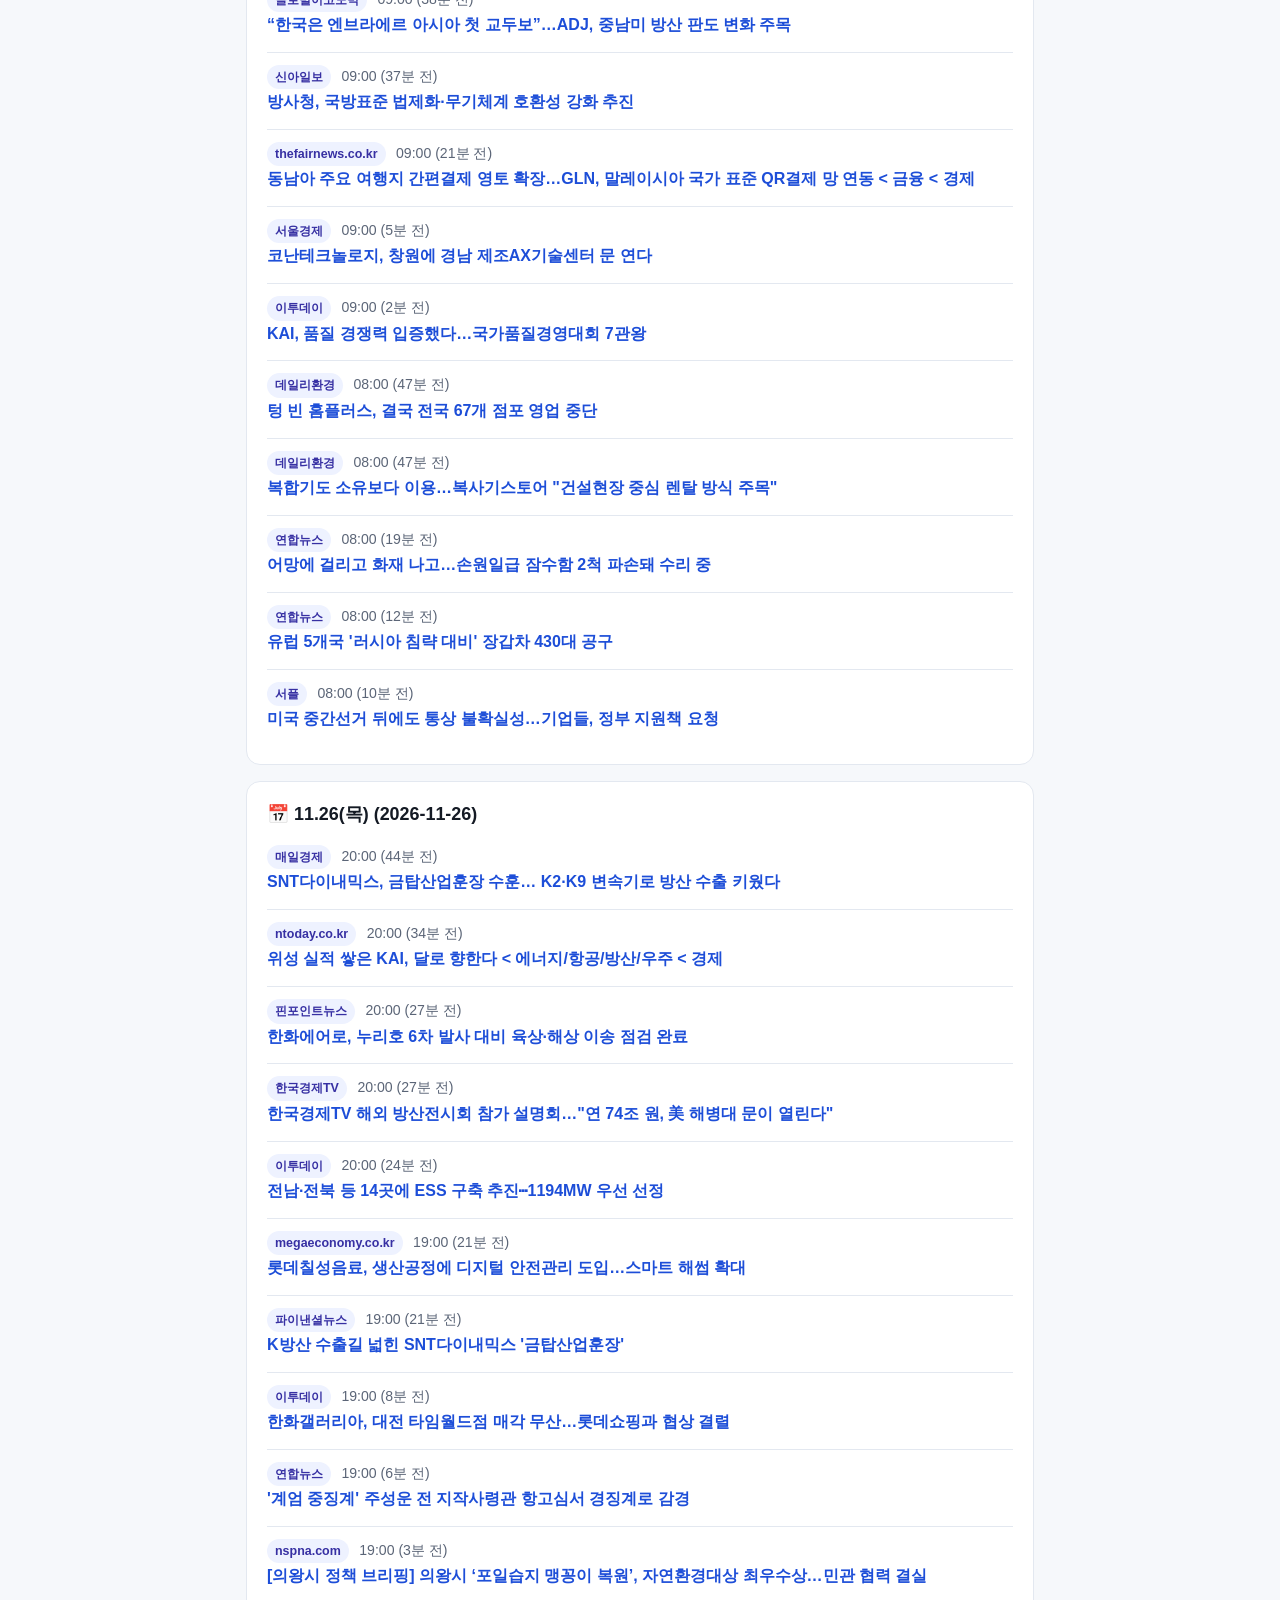
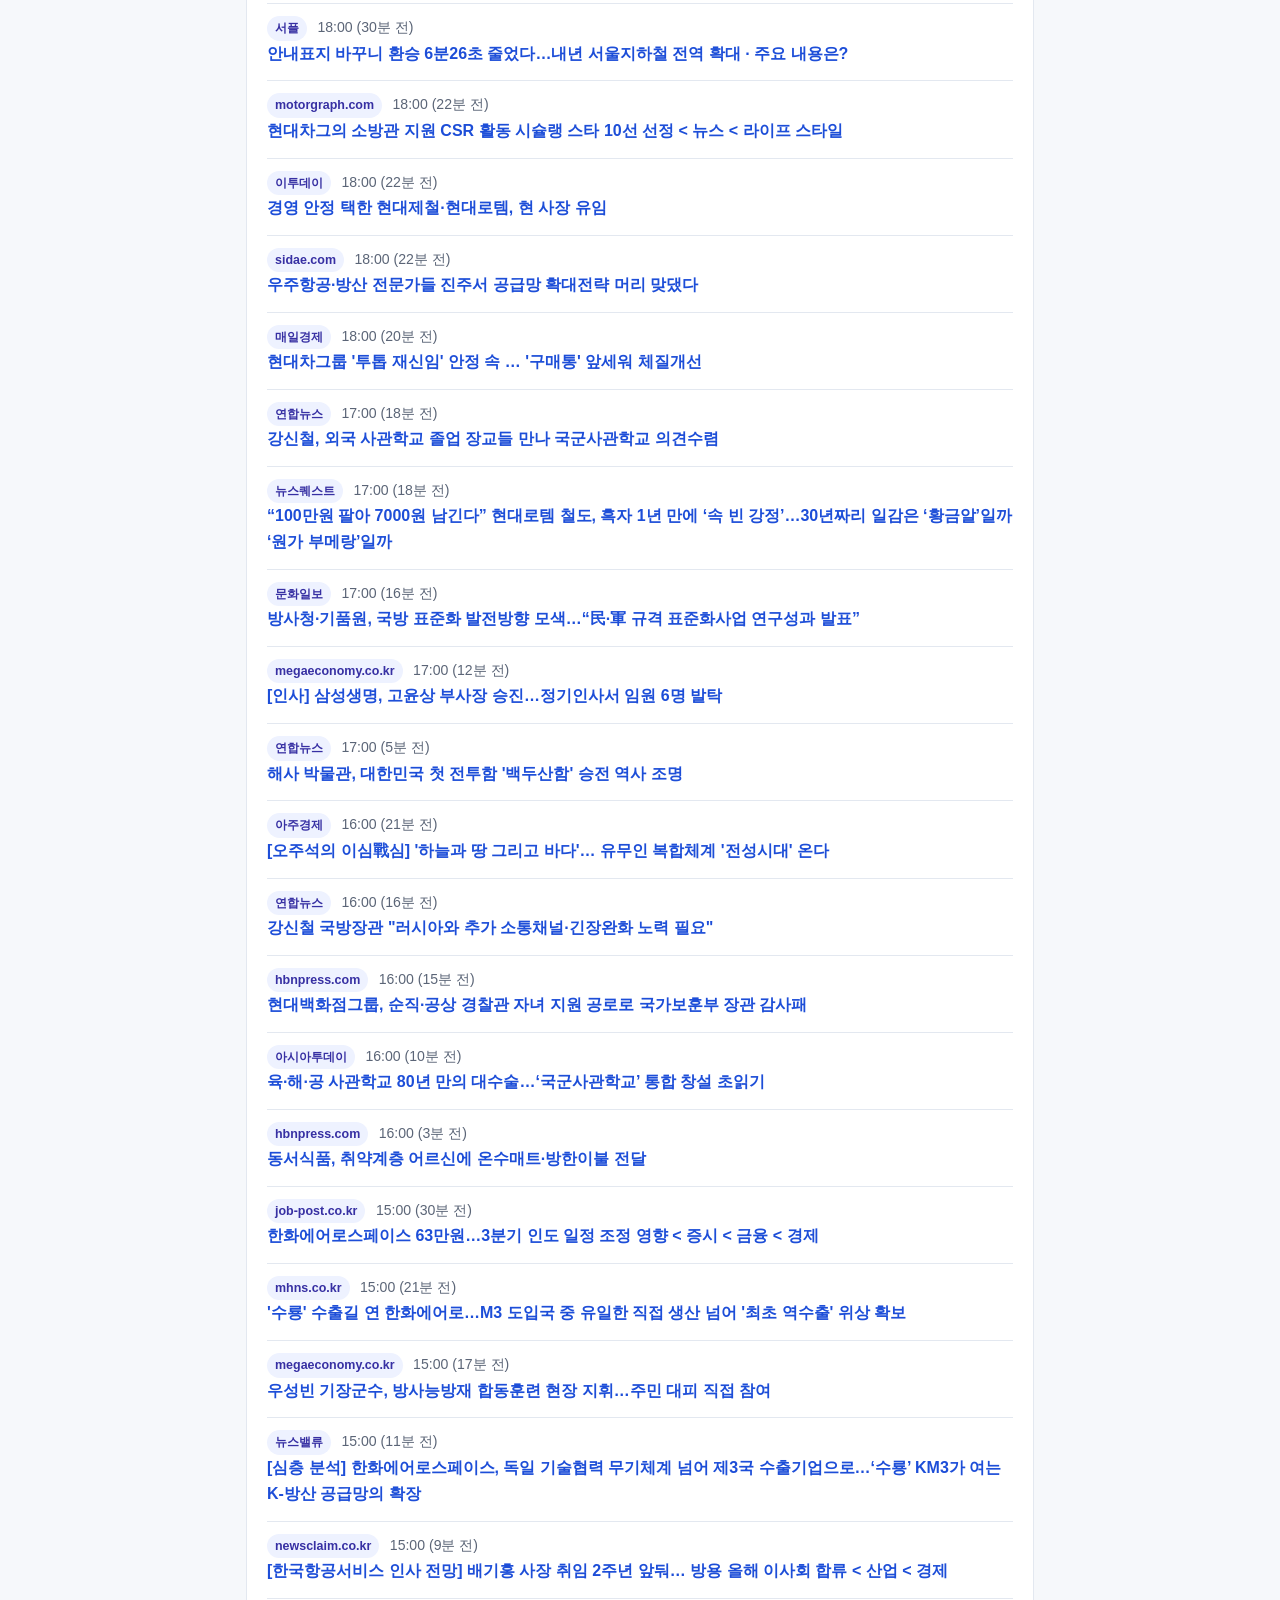
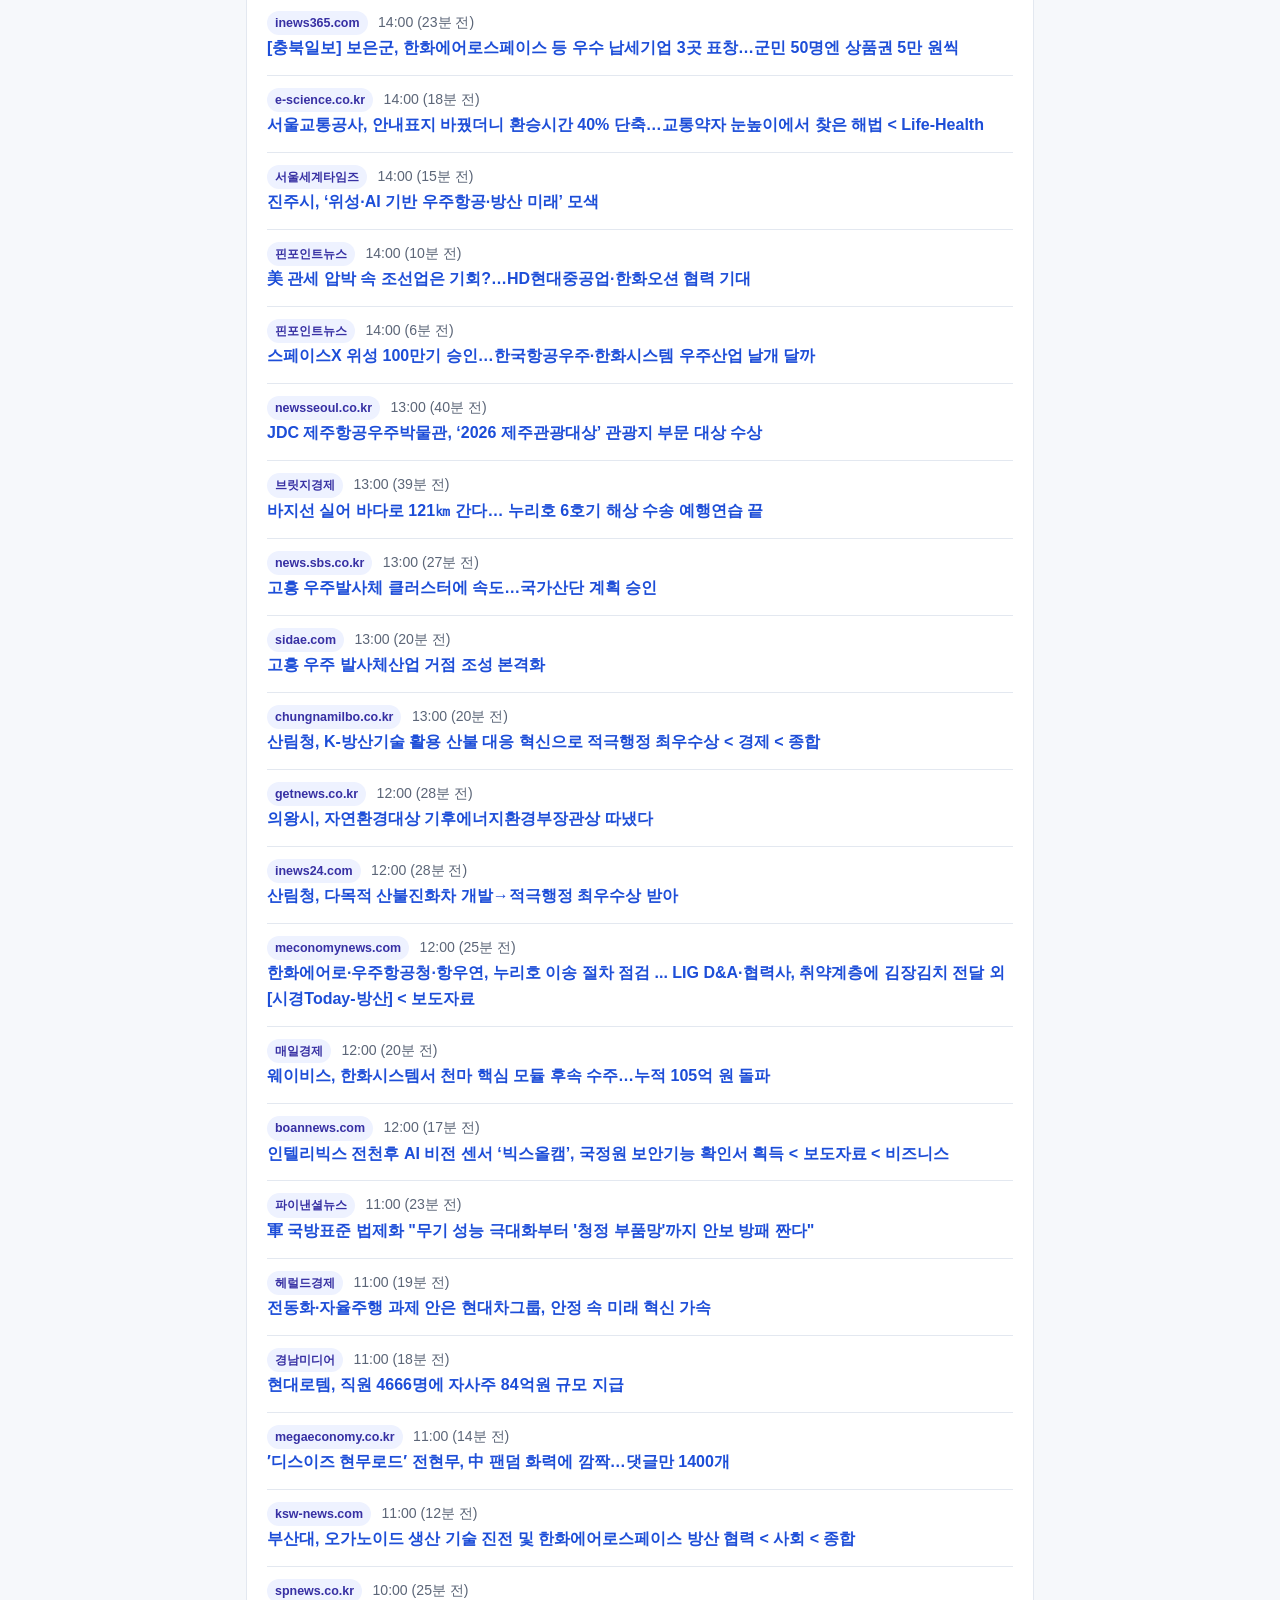
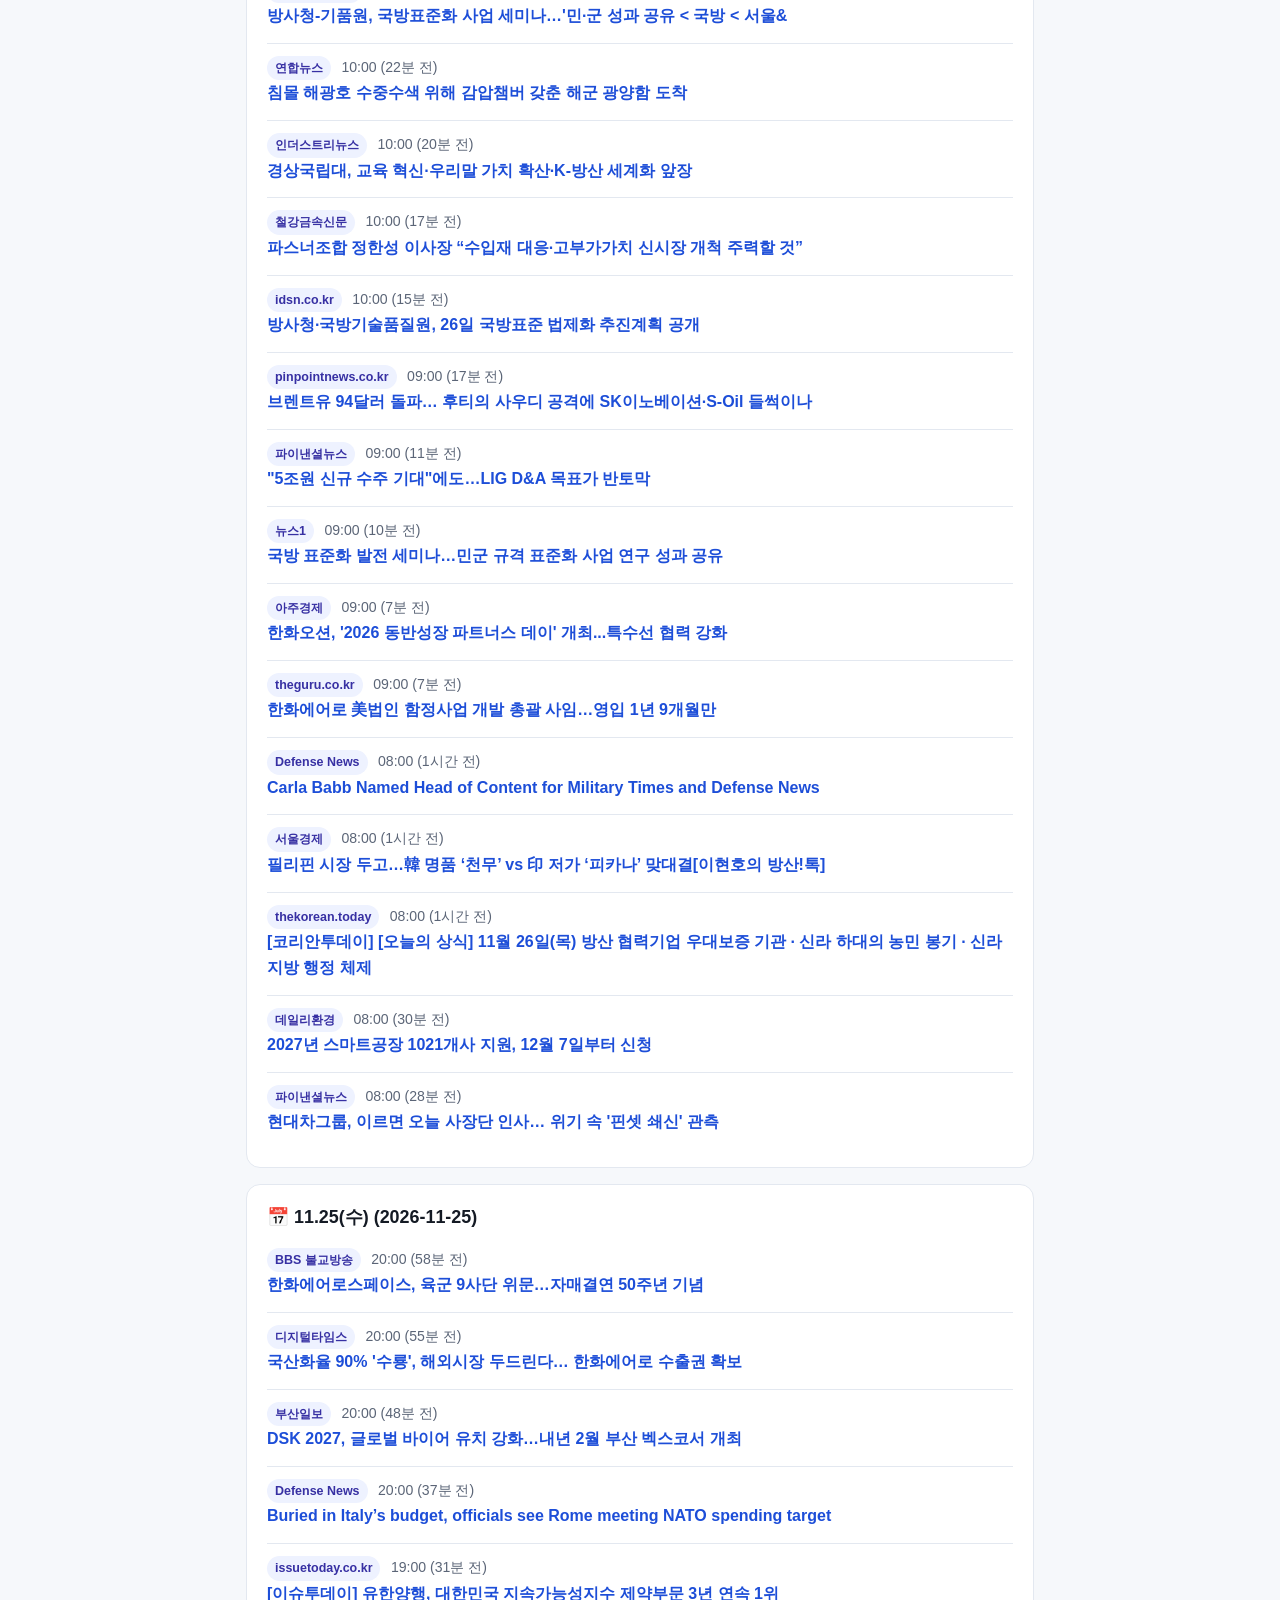
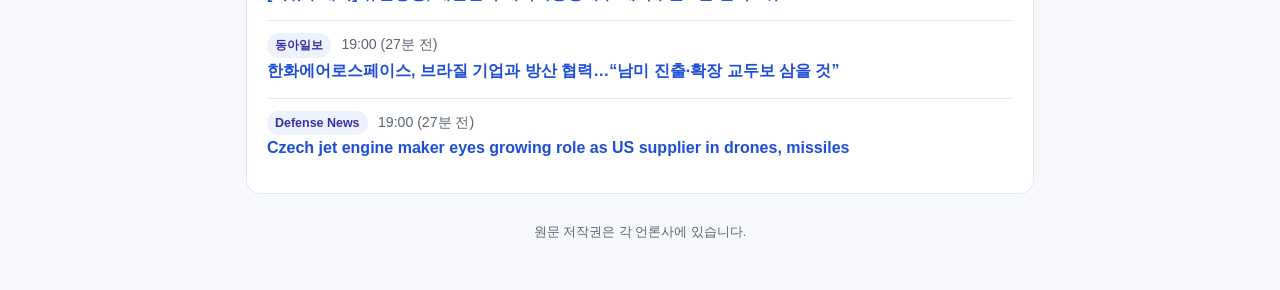
==== commit 7e0070ca: "Update breaking news board (120 items)" ====
--- a/breaking.html
+++ b/breaking.html
@@ -27,9 +27,29 @@
 <main class="container">
   <section class="hero">
     <h1>⚡ 실시간 방산 속보 보드</h1>
-    <div class="meta">평일(공휴일 제외) 08:00~20:00 1시간 단위 신규 방산 뉴스 자동 수집 · 최근 갱신 2026-11-27 16:00 KST</div>
+    <div class="meta">평일(공휴일 제외) 08:00~20:00 1시간 단위 신규 방산 뉴스 자동 수집 · 최근 갱신 2026-11-27 17:00 KST</div>
   </section>
   <section class="card"><h2>📅 11.27(금) (2026-11-27)</h2>
+      <div class="issue">
+        <div><span class="badge">핀포인트뉴스</span>
+        <span class="meta">17:00 (26분 전)</span></div>
+        <div class="issue-title"><a href="https://news1.kr/industry/general-industry/6368503" target="_blank" rel="noopener noreferrer">KAI, &#x27;2026 항공우주논문상&#x27; 시상식 개최…우수 연구인재 6팀 선정</a></div>
+      </div>
+      <div class="issue">
+        <div><span class="badge">한스경제</span>
+        <span class="meta">17:00 (22분 전)</span></div>
+        <div class="issue-title"><a href="http://www.joongboo.com/news/articleView.html?idxno=363743504" target="_blank" rel="noopener noreferrer">산지 규제 빗장 푼다…무주 3천억 현대로템 투자 길 열리나</a></div>
+      </div>
+      <div class="issue">
+        <div><span class="badge">gukjenews.com</span>
+        <span class="meta">17:00 (16분 전)</span></div>
+        <div class="issue-title"><a href="https://gukjenews.com/news/articleView.html?idxno=3765465" target="_blank" rel="noopener noreferrer">경상국립대학교, 경남·부산·제주 우주기술 인재양성 지역산학협의체 출범 &lt; 보도자료 &lt; 경남 &lt; 전국</a></div>
+      </div>
+      <div class="issue">
+        <div><span class="badge">조세일보</span>
+        <span class="meta">17:00 (10분 전)</span></div>
+        <div class="issue-title"><a href="https://m-i.kr/news/articleView.html?idxno=2024461" target="_blank" rel="noopener noreferrer">현대위아, 3584억 방산사업 현대로템에 양도…주총 승인 [공시pick]</a></div>
+      </div>
       <div class="issue">
         <div><span class="badge">연합뉴스</span>
         <span class="meta">16:00 (7분 전)</span></div>
@@ -609,26 +629,6 @@
         <div><span class="badge">Defense News</span>
         <span class="meta">19:00 (27분 전)</span></div>
         <div class="issue-title"><a href="https://www.businessinsider.com/ukraine-needs-jet-engines-next-big-battles-of-the-war-2026-10" target="_blank" rel="noopener noreferrer">Czech jet engine maker eyes growing role as US supplier in drones, missiles</a></div>
-      </div>
-      <div class="issue">
-        <div><span class="badge">issuetoday.co.kr</span>
-        <span class="meta">19:00 (22분 전)</span></div>
-        <div class="issue-title"><a href="https://issuetoday.co.kr/news/article.html?no=61816" target="_blank" rel="noopener noreferrer">[이슈투데이] NH농협카드, 친환경 차량 고객 대상 제휴카드 출시</a></div>
-      </div>
-      <div class="issue">
-        <div><span class="badge">서울경제</span>
-        <span class="meta">19:00 (22분 전)</span></div>
-        <div class="issue-title"><a href="https://m.sedaily.com/article/20119030" target="_blank" rel="noopener noreferrer">알츠하이머 치료제 개발사 큐어버스, 230억 투자 유치 [투자 ABC]</a></div>
-      </div>
-      <div class="issue">
-        <div><span class="badge">sentv.co.kr</span>
-        <span class="meta">18:00 (23분 전)</span></div>
-        <div class="issue-title"><a href="https://sentv.co.kr/article/view/sentv202611250164" target="_blank" rel="noopener noreferrer">한화·LIG, UAE ‘L-SAM’ 첫 수출 주도권 경쟁 본격화</a></div>
-      </div>
-      <div class="issue">
-        <div><span class="badge">koreastocknews.com</span>
-        <span class="meta">18:00 (22분 전)</span></div>
-        <div class="issue-title"><a href="https://koreastocknews.com/news/articleView.html?idxno=122504" target="_blank" rel="noopener noreferrer">한화에어로스페이스, 백마부대 &#x27;50년 인연&#x27;···장병 격려 &lt; 보도자료</a></div>
       </div></section>
   <footer>원문 저작권은 각 언론사에 있습니다.</footer>
 </main>
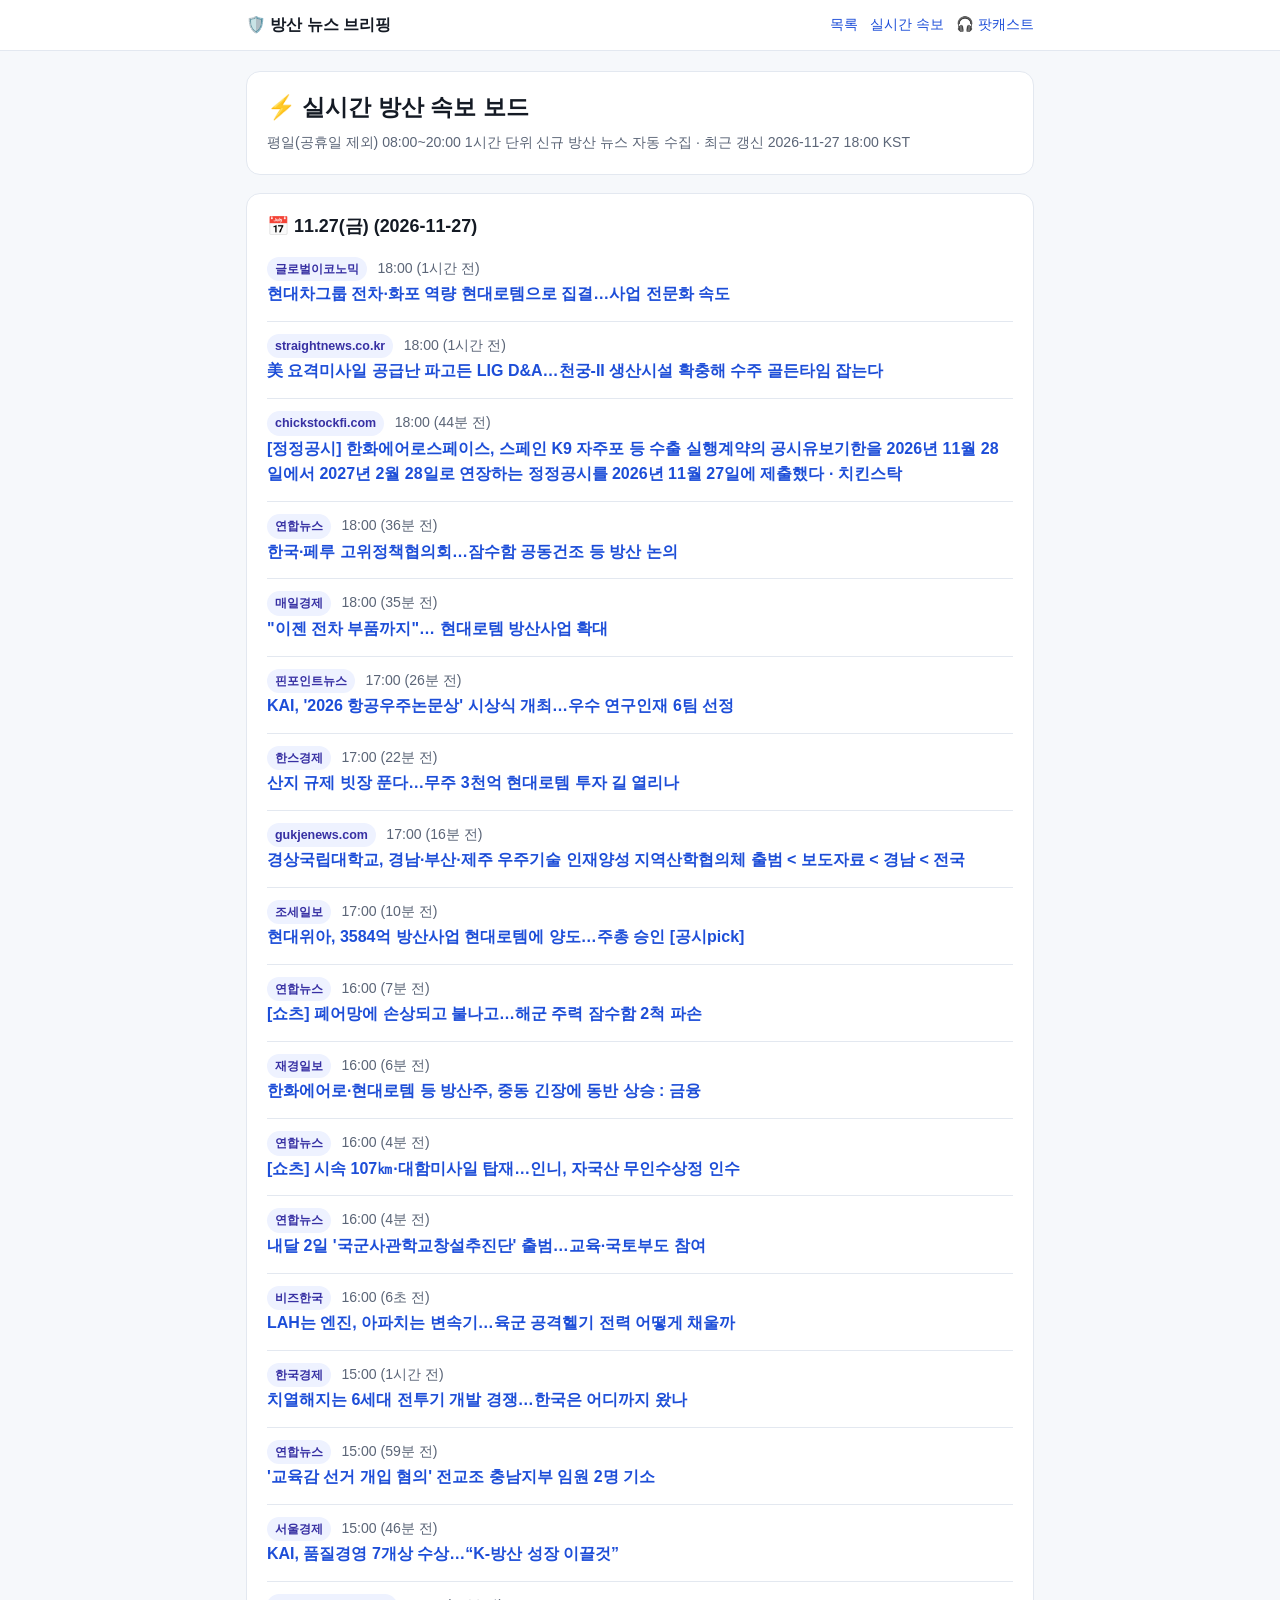
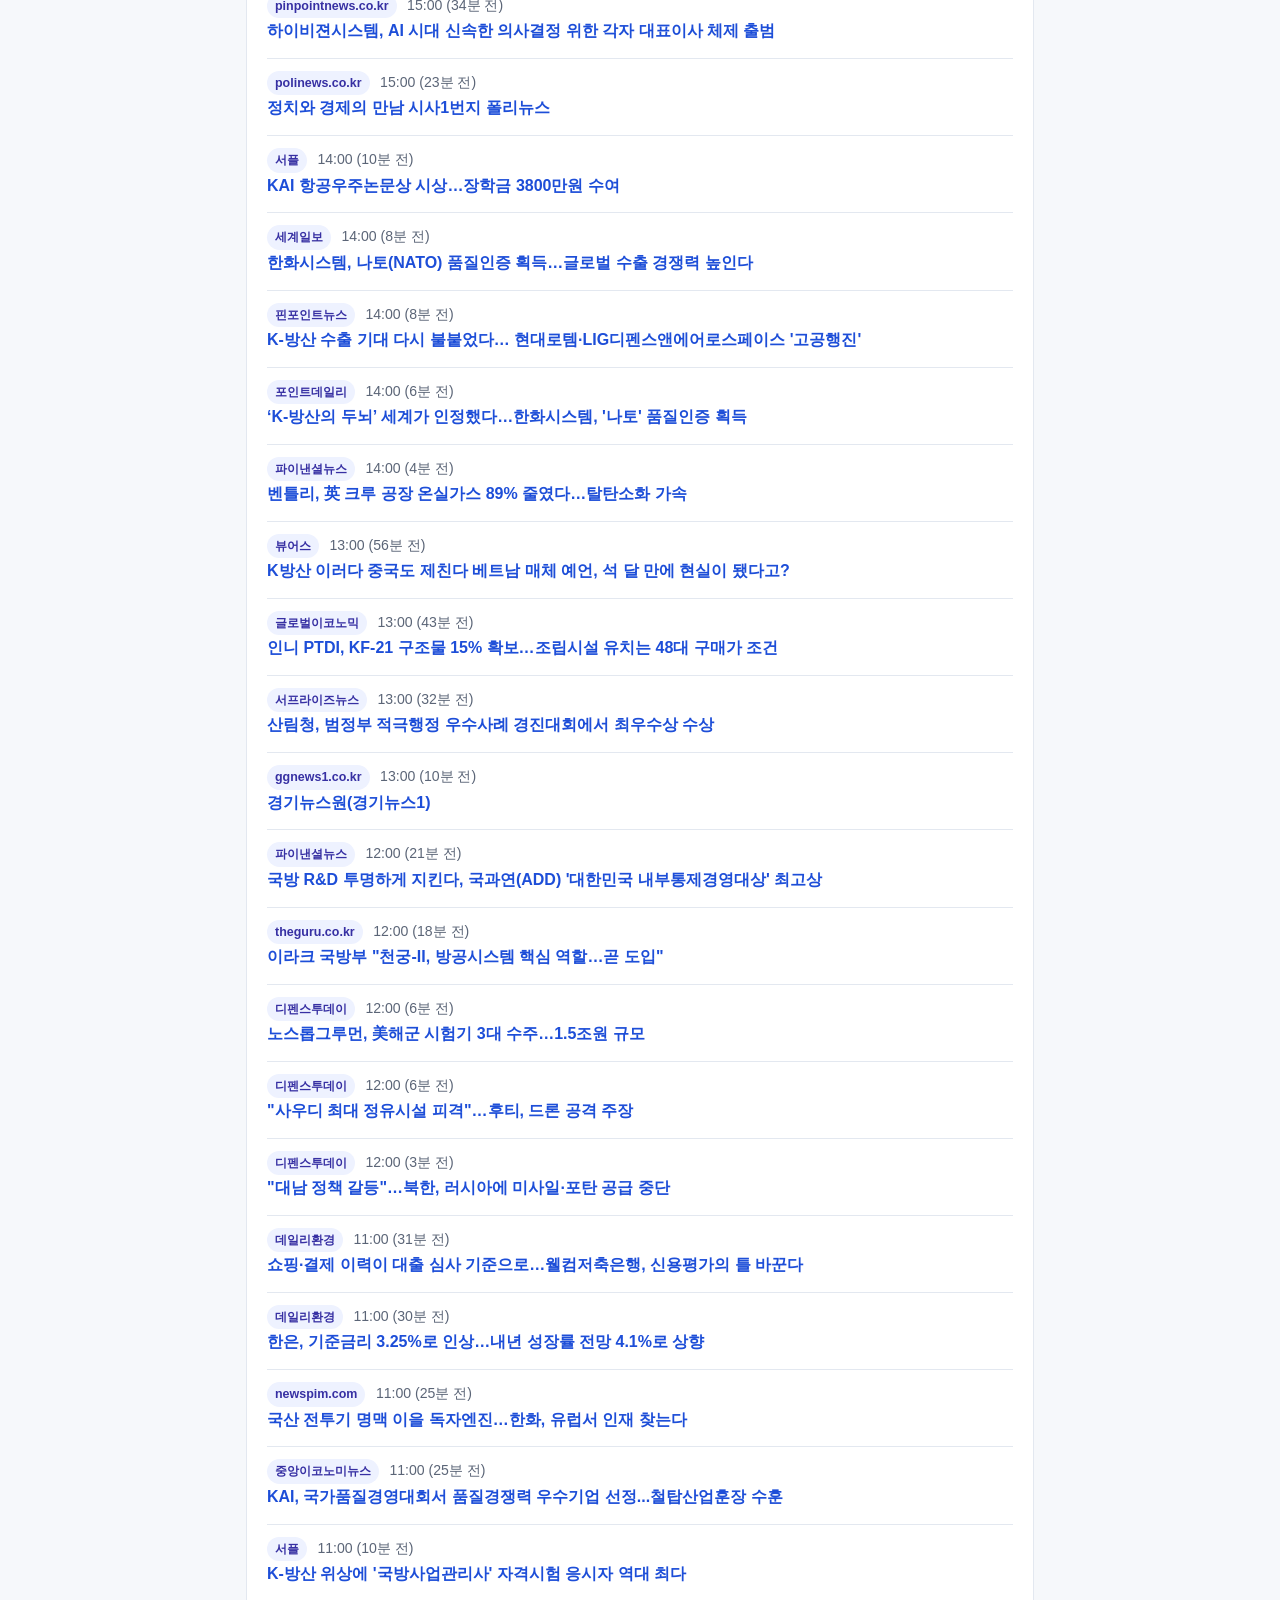
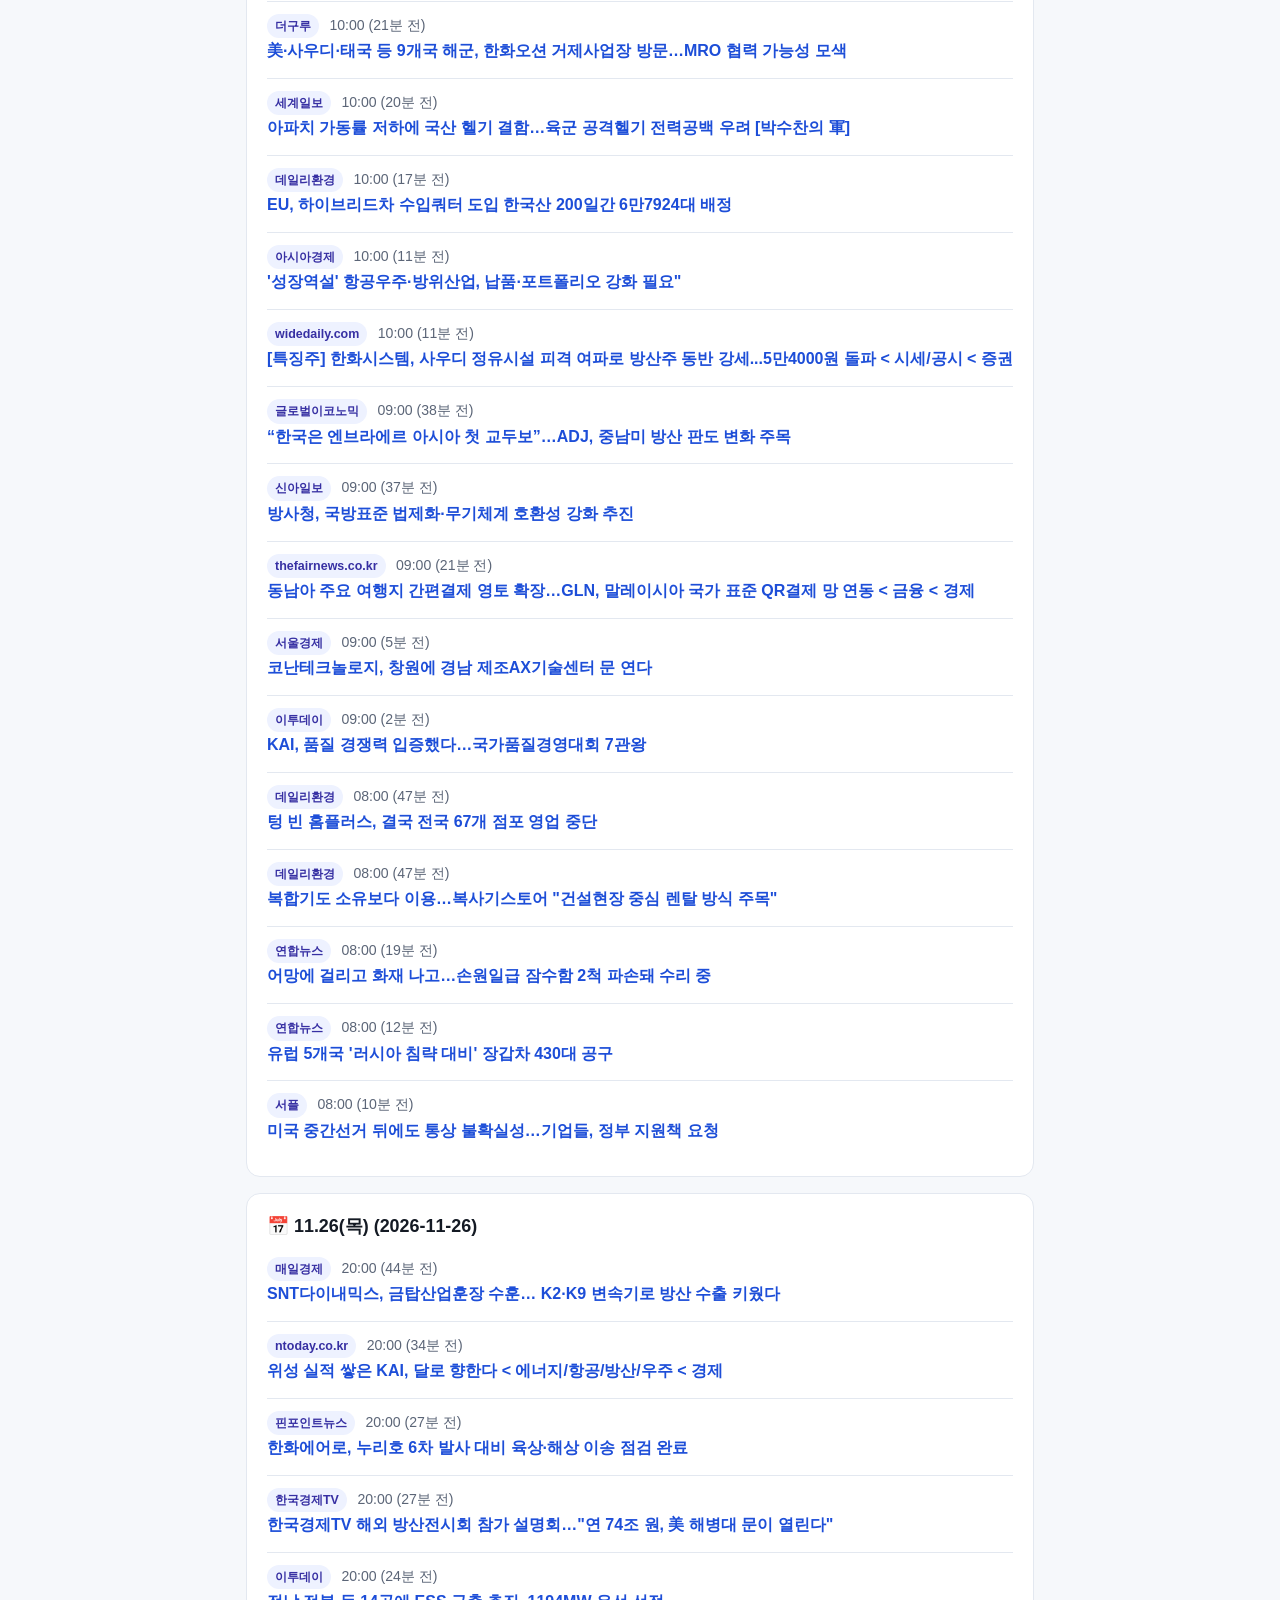
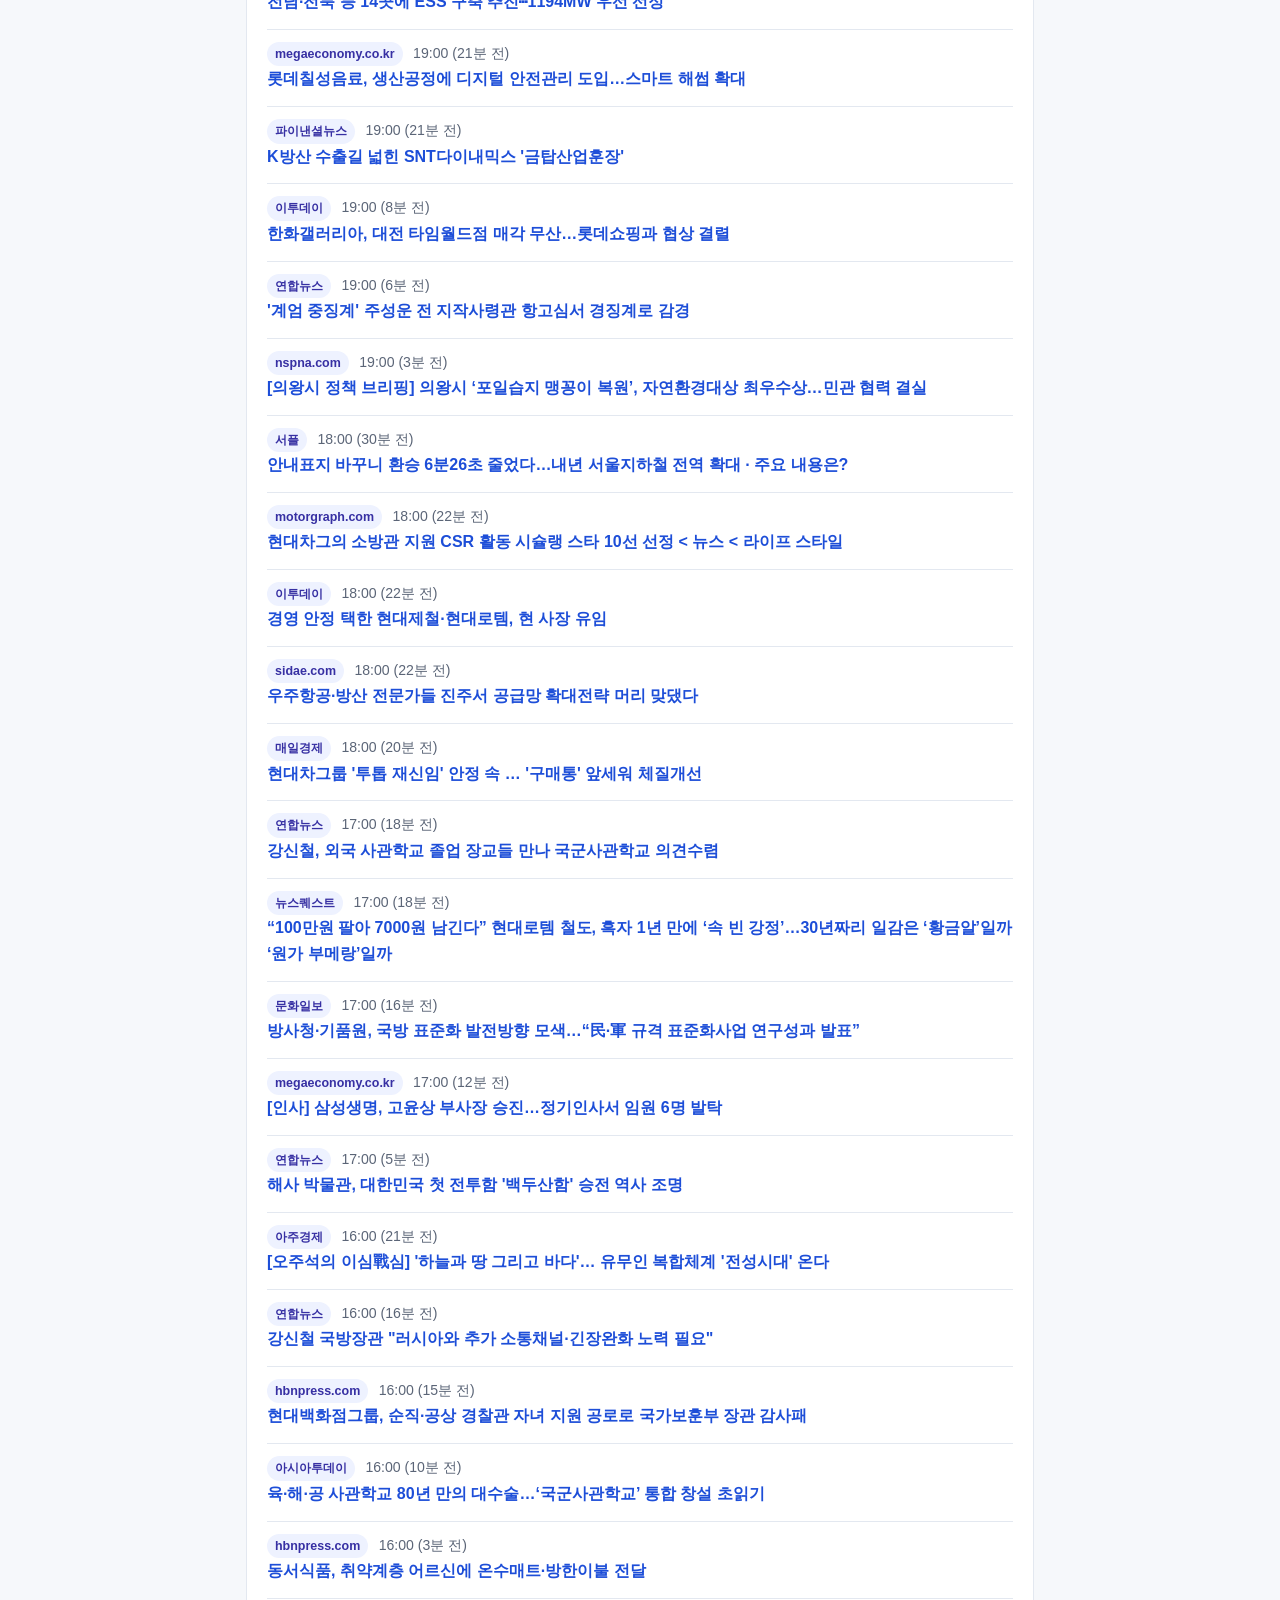
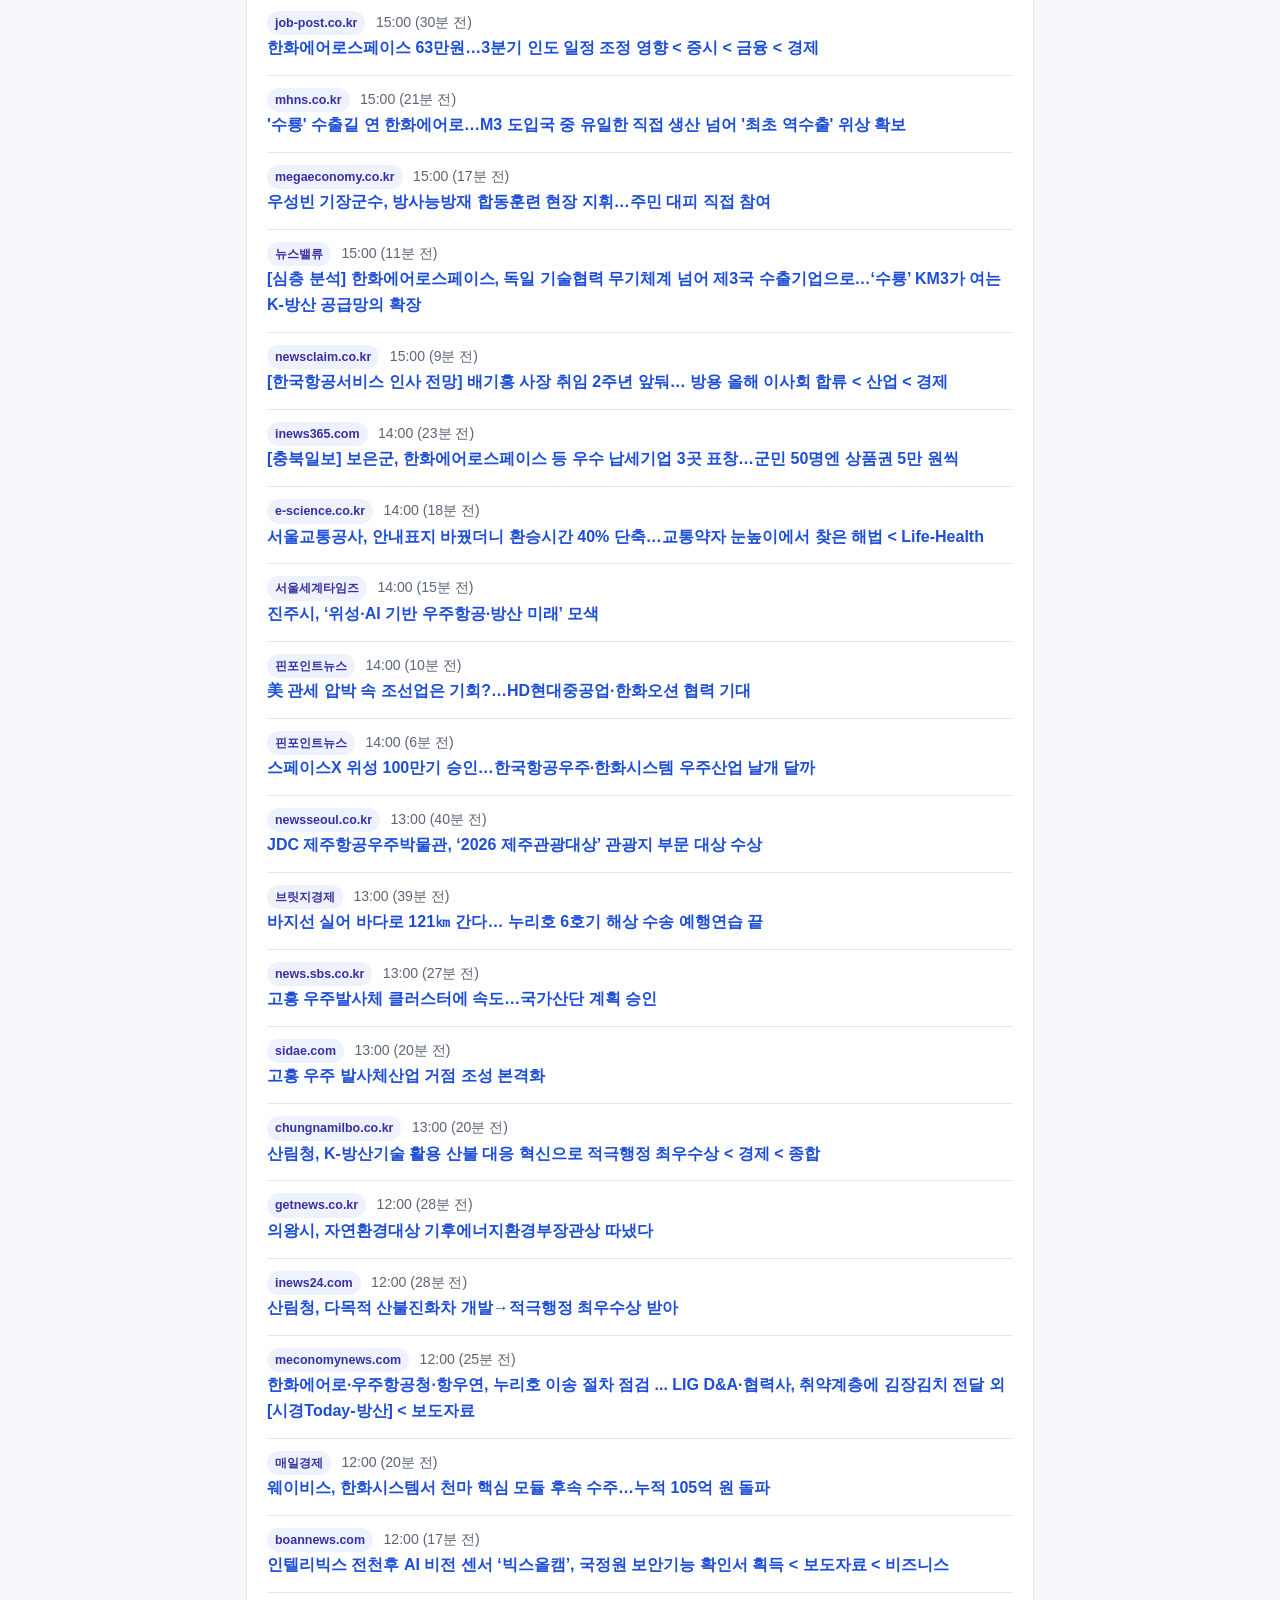
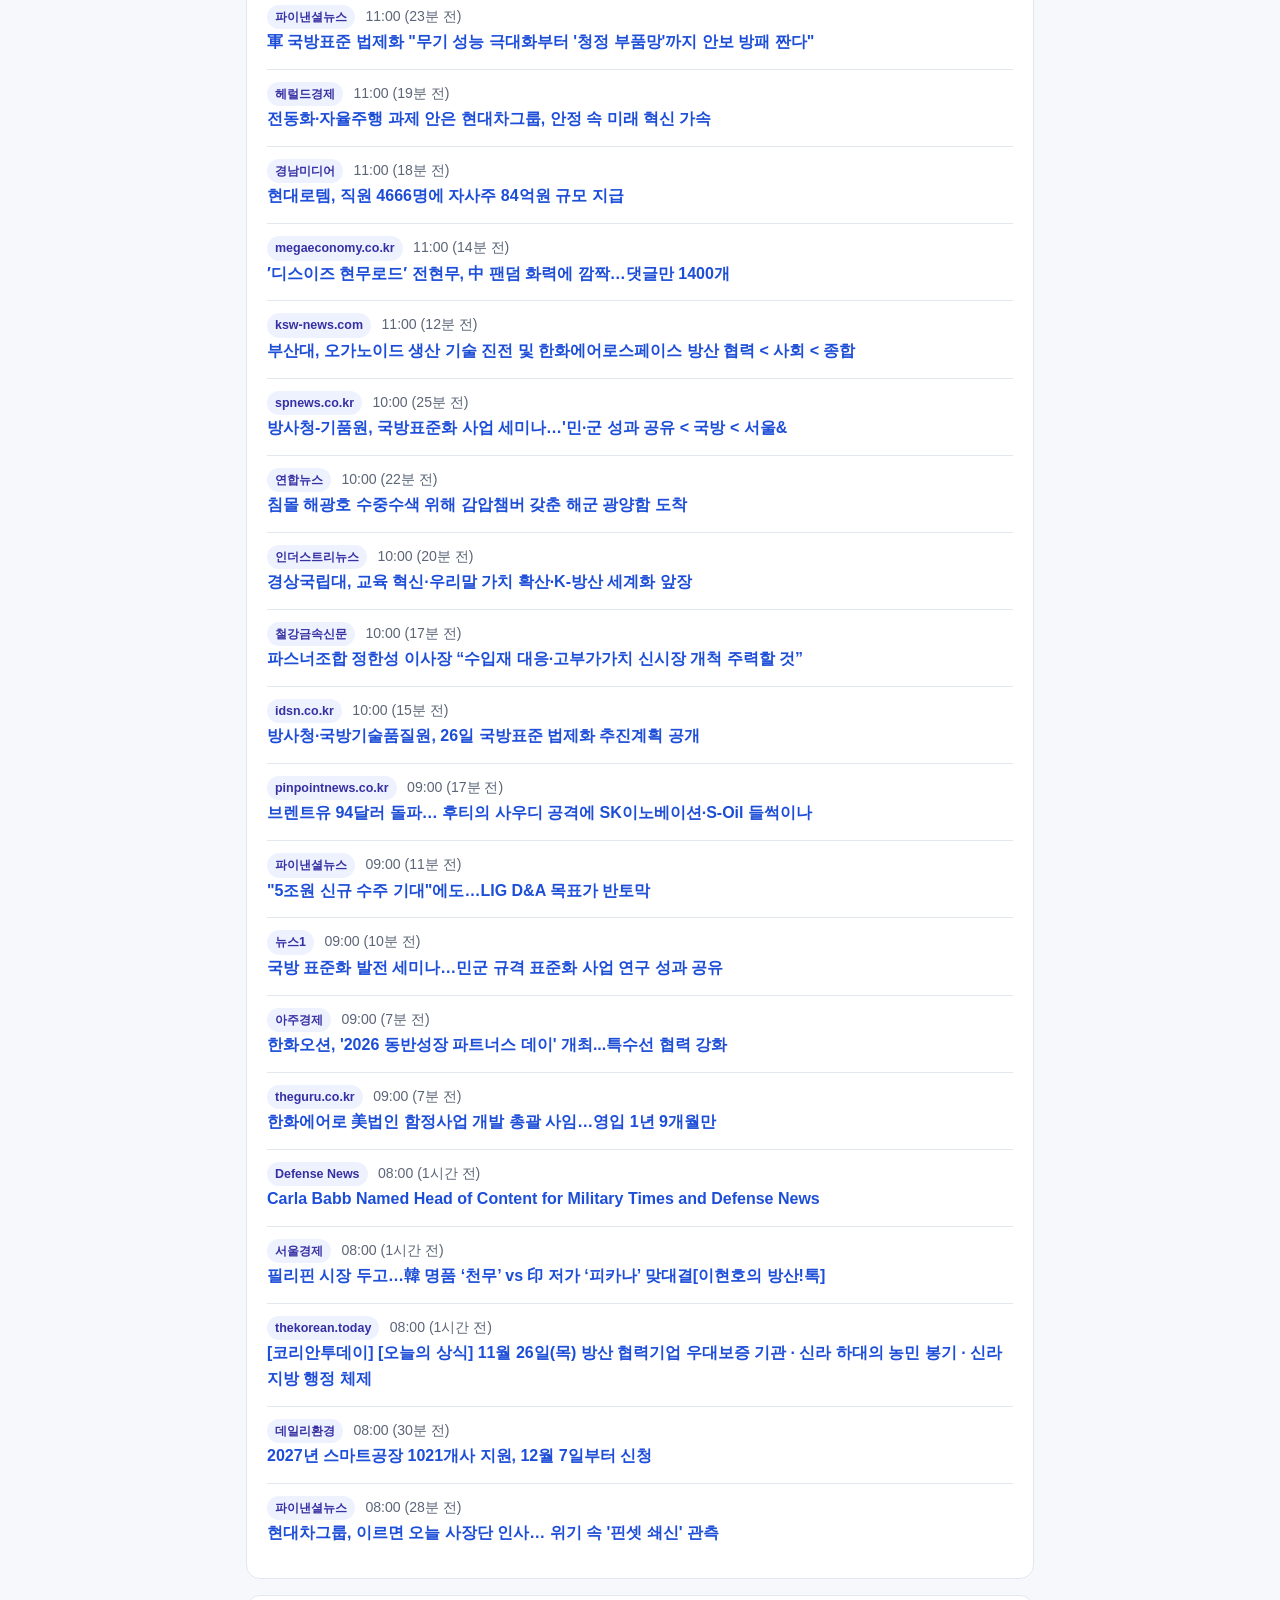
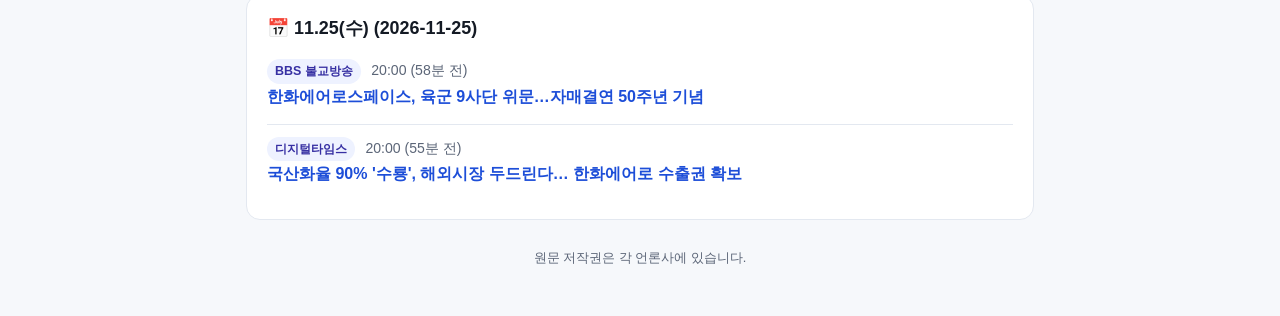
==== commit 50378ed8: "Update breaking news board (120 items)" ====
--- a/breaking.html
+++ b/breaking.html
@@ -27,9 +27,34 @@
 <main class="container">
   <section class="hero">
     <h1>⚡ 실시간 방산 속보 보드</h1>
-    <div class="meta">평일(공휴일 제외) 08:00~20:00 1시간 단위 신규 방산 뉴스 자동 수집 · 최근 갱신 2026-11-27 17:00 KST</div>
+    <div class="meta">평일(공휴일 제외) 08:00~20:00 1시간 단위 신규 방산 뉴스 자동 수집 · 최근 갱신 2026-11-27 18:00 KST</div>
   </section>
   <section class="card"><h2>📅 11.27(금) (2026-11-27)</h2>
+      <div class="issue">
+        <div><span class="badge">글로벌이코노믹</span>
+        <span class="meta">18:00 (1시간 전)</span></div>
+        <div class="issue-title"><a href="https://g-enews.com/article/Industry/2026/11/202611271527504145112616b072_1" target="_blank" rel="noopener noreferrer">현대차그룹 전차·화포 역량 현대로템으로 집결…사업 전문화 속도</a></div>
+      </div>
+      <div class="issue">
+        <div><span class="badge">straightnews.co.kr</span>
+        <span class="meta">18:00 (1시간 전)</span></div>
+        <div class="issue-title"><a href="https://straightnews.co.kr/news/articleView.html?idxno=316424" target="_blank" rel="noopener noreferrer">美 요격미사일 공급난 파고든 LIG D&amp;A…천궁-II 생산시설 확충해 수주 골든타임 잡는다</a></div>
+      </div>
+      <div class="issue">
+        <div><span class="badge">chickstockfi.com</span>
+        <span class="meta">18:00 (44분 전)</span></div>
+        <div class="issue-title"><a href="https://chickstockfi.com/news/wire/filing-kr-20261127800994" target="_blank" rel="noopener noreferrer">[정정공시] 한화에어로스페이스, 스페인 K9 자주포 등 수출 실행계약의 공시유보기한을 2026년 11월 28일에서 2027년 2월 28일로 연장하는 정정공시를 2026년 11월 27일에 제출했다 · 치킨스탁</a></div>
+      </div>
+      <div class="issue">
+        <div><span class="badge">연합뉴스</span>
+        <span class="meta">18:00 (36분 전)</span></div>
+        <div class="issue-title"><a href="https://yna.co.kr/view/AKR20261127146100504" target="_blank" rel="noopener noreferrer">한국·페루 고위정책협의회…잠수함 공동건조 등 방산 논의</a></div>
+      </div>
+      <div class="issue">
+        <div><span class="badge">매일경제</span>
+        <span class="meta">18:00 (35분 전)</span></div>
+        <div class="issue-title"><a href="https://mk.co.kr/news/business/12220376" target="_blank" rel="noopener noreferrer">&quot;이젠 전차 부품까지&quot;… 현대로템 방산사업 확대</a></div>
+      </div>
       <div class="issue">
         <div><span class="badge">핀포인트뉴스</span>
         <span class="meta">17:00 (26분 전)</span></div>
@@ -604,31 +629,6 @@
         <div><span class="badge">디지털타임스</span>
         <span class="meta">20:00 (55분 전)</span></div>
         <div class="issue-title"><a href="https://mk.co.kr/news/business/12218140" target="_blank" rel="noopener noreferrer">국산화율 90% &#x27;수룡&#x27;, 해외시장 두드린다… 한화에어로 수출권 확보</a></div>
-      </div>
-      <div class="issue">
-        <div><span class="badge">부산일보</span>
-        <span class="meta">20:00 (48분 전)</span></div>
-        <div class="issue-title"><a href="https://busan.com/view/busan/view.php?code=2026112510114809005" target="_blank" rel="noopener noreferrer">DSK 2027, 글로벌 바이어 유치 강화…내년 2월 부산 벡스코서 개최</a></div>
-      </div>
-      <div class="issue">
-        <div><span class="badge">Defense News</span>
-        <span class="meta">20:00 (37분 전)</span></div>
-        <div class="issue-title"><a href="https://ua.news/en/dovkolo-svitu/italiia-zaiavila-pro-vitrati-na-oboronu-i-bezpeku-u-2-8-vvp-defense-news" target="_blank" rel="noopener noreferrer">Buried in Italy’s budget, officials see Rome meeting NATO spending target</a></div>
-      </div>
-      <div class="issue">
-        <div><span class="badge">issuetoday.co.kr</span>
-        <span class="meta">19:00 (31분 전)</span></div>
-        <div class="issue-title"><a href="https://issuetoday.co.kr/news/article.html?no=61803" target="_blank" rel="noopener noreferrer">[이슈투데이] 유한양행, 대한민국 지속가능성지수 제약부문 3년 연속 1위</a></div>
-      </div>
-      <div class="issue">
-        <div><span class="badge">동아일보</span>
-        <span class="meta">19:00 (27분 전)</span></div>
-        <div class="issue-title"><a href="https://donga.com/news/K-TECH%20Global%20Leaders/article/all/20261125/135091258/1" target="_blank" rel="noopener noreferrer">한화에어로스페이스, 브라질 기업과 방산 협력…“남미 진출·확장 교두보 삼을 것”</a></div>
-      </div>
-      <div class="issue">
-        <div><span class="badge">Defense News</span>
-        <span class="meta">19:00 (27분 전)</span></div>
-        <div class="issue-title"><a href="https://www.businessinsider.com/ukraine-needs-jet-engines-next-big-battles-of-the-war-2026-10" target="_blank" rel="noopener noreferrer">Czech jet engine maker eyes growing role as US supplier in drones, missiles</a></div>
       </div></section>
   <footer>원문 저작권은 각 언론사에 있습니다.</footer>
 </main>
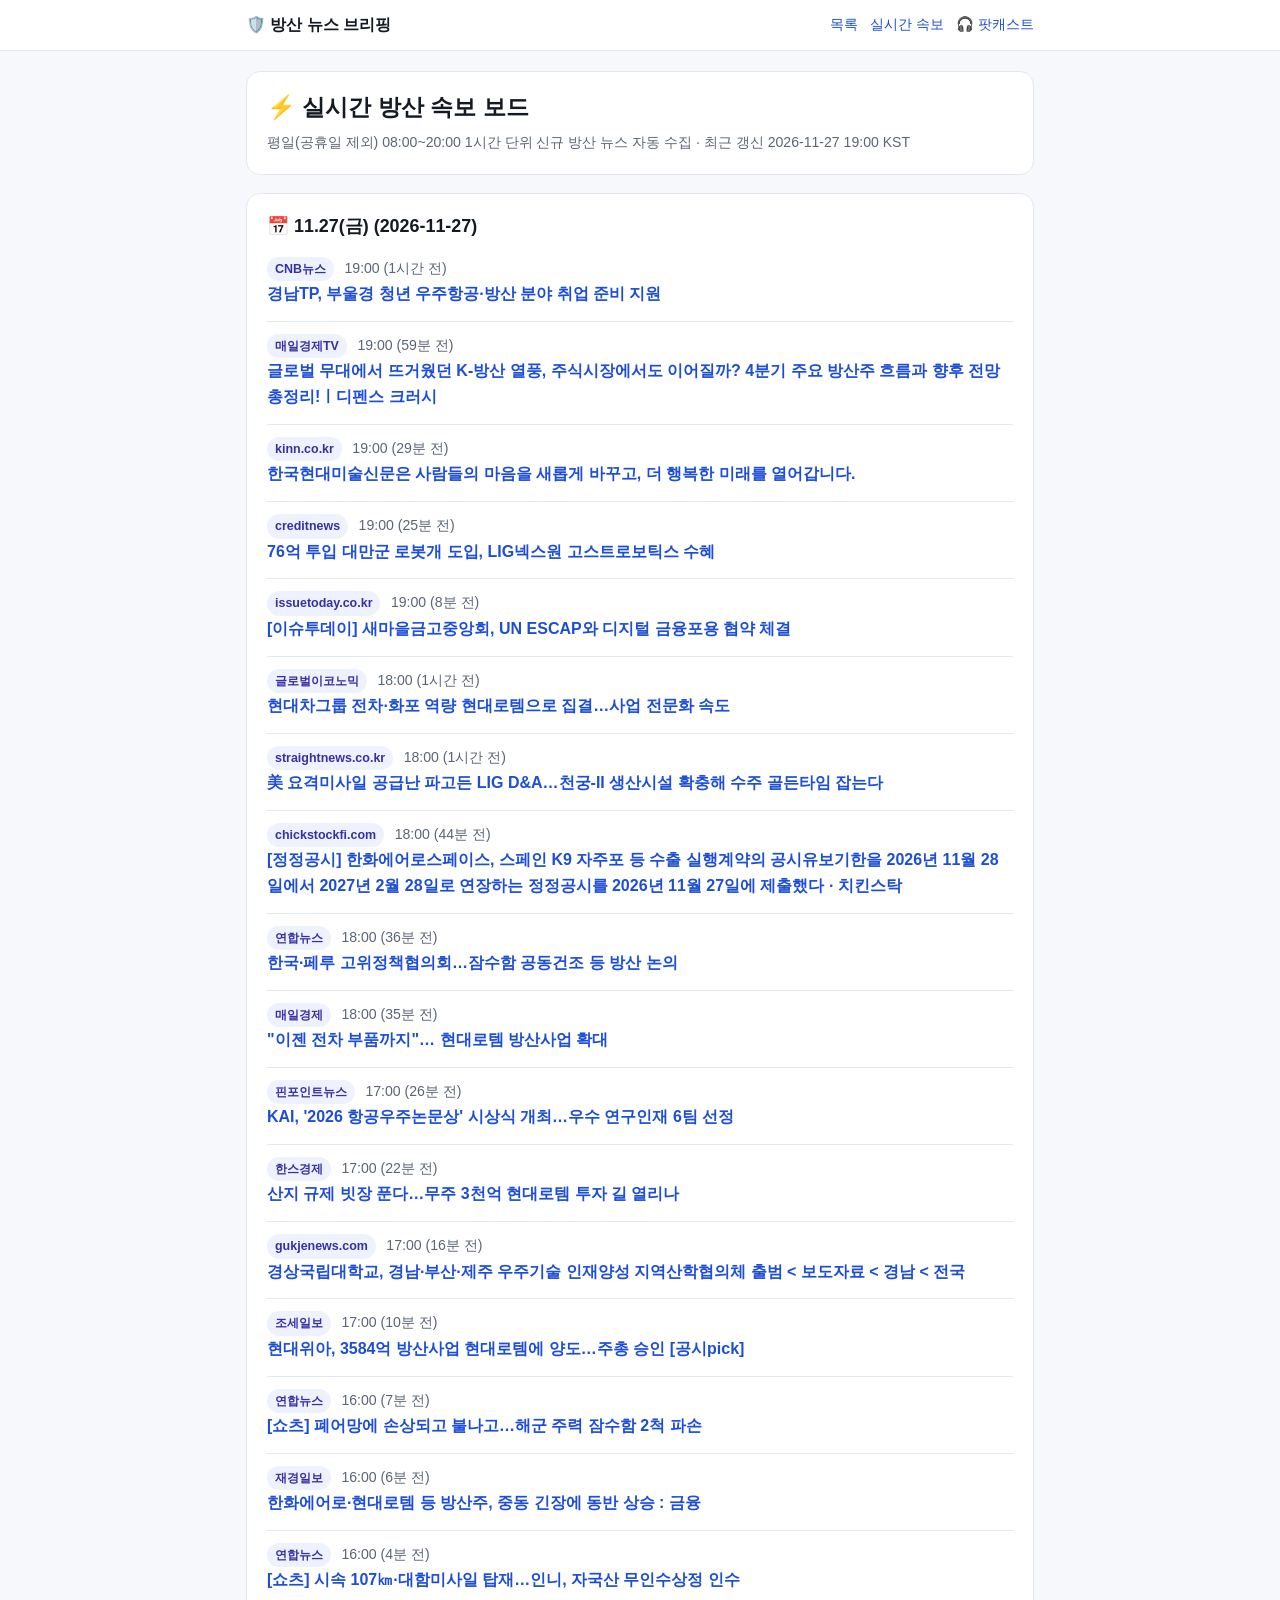
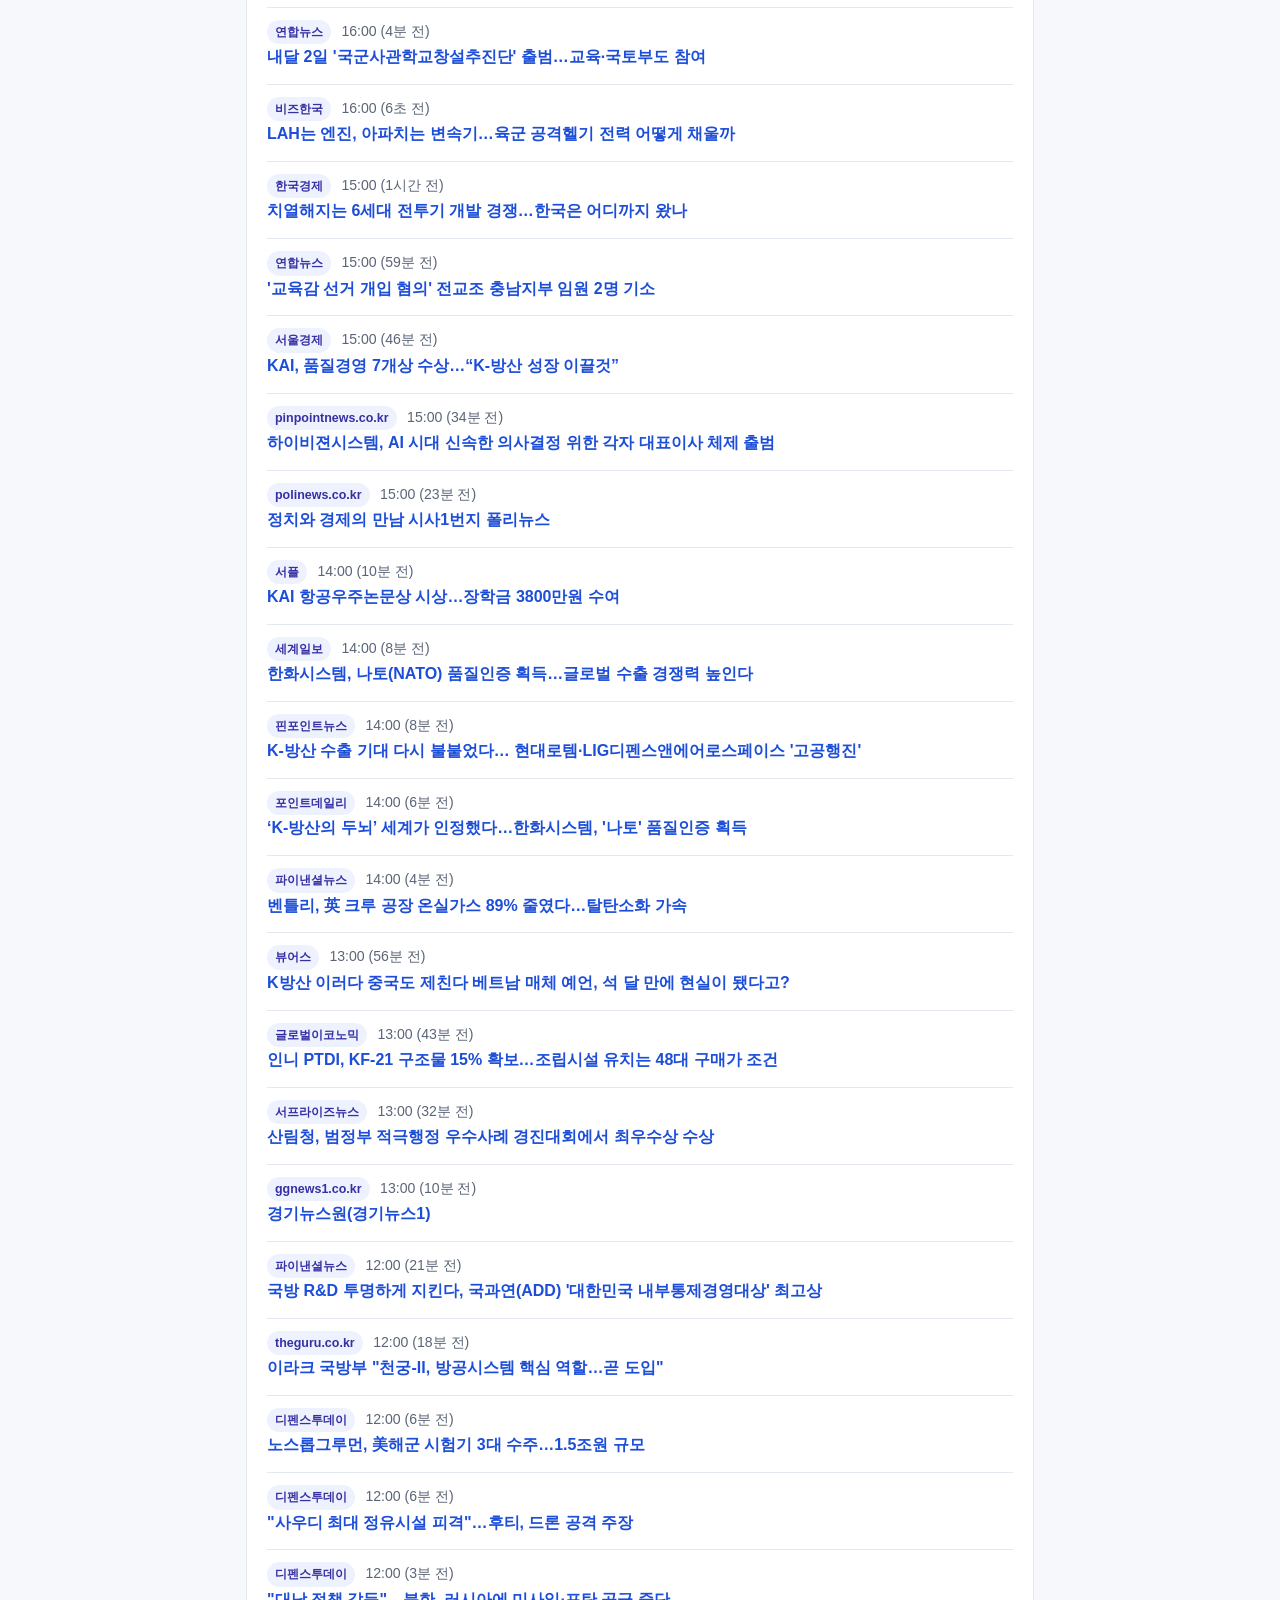
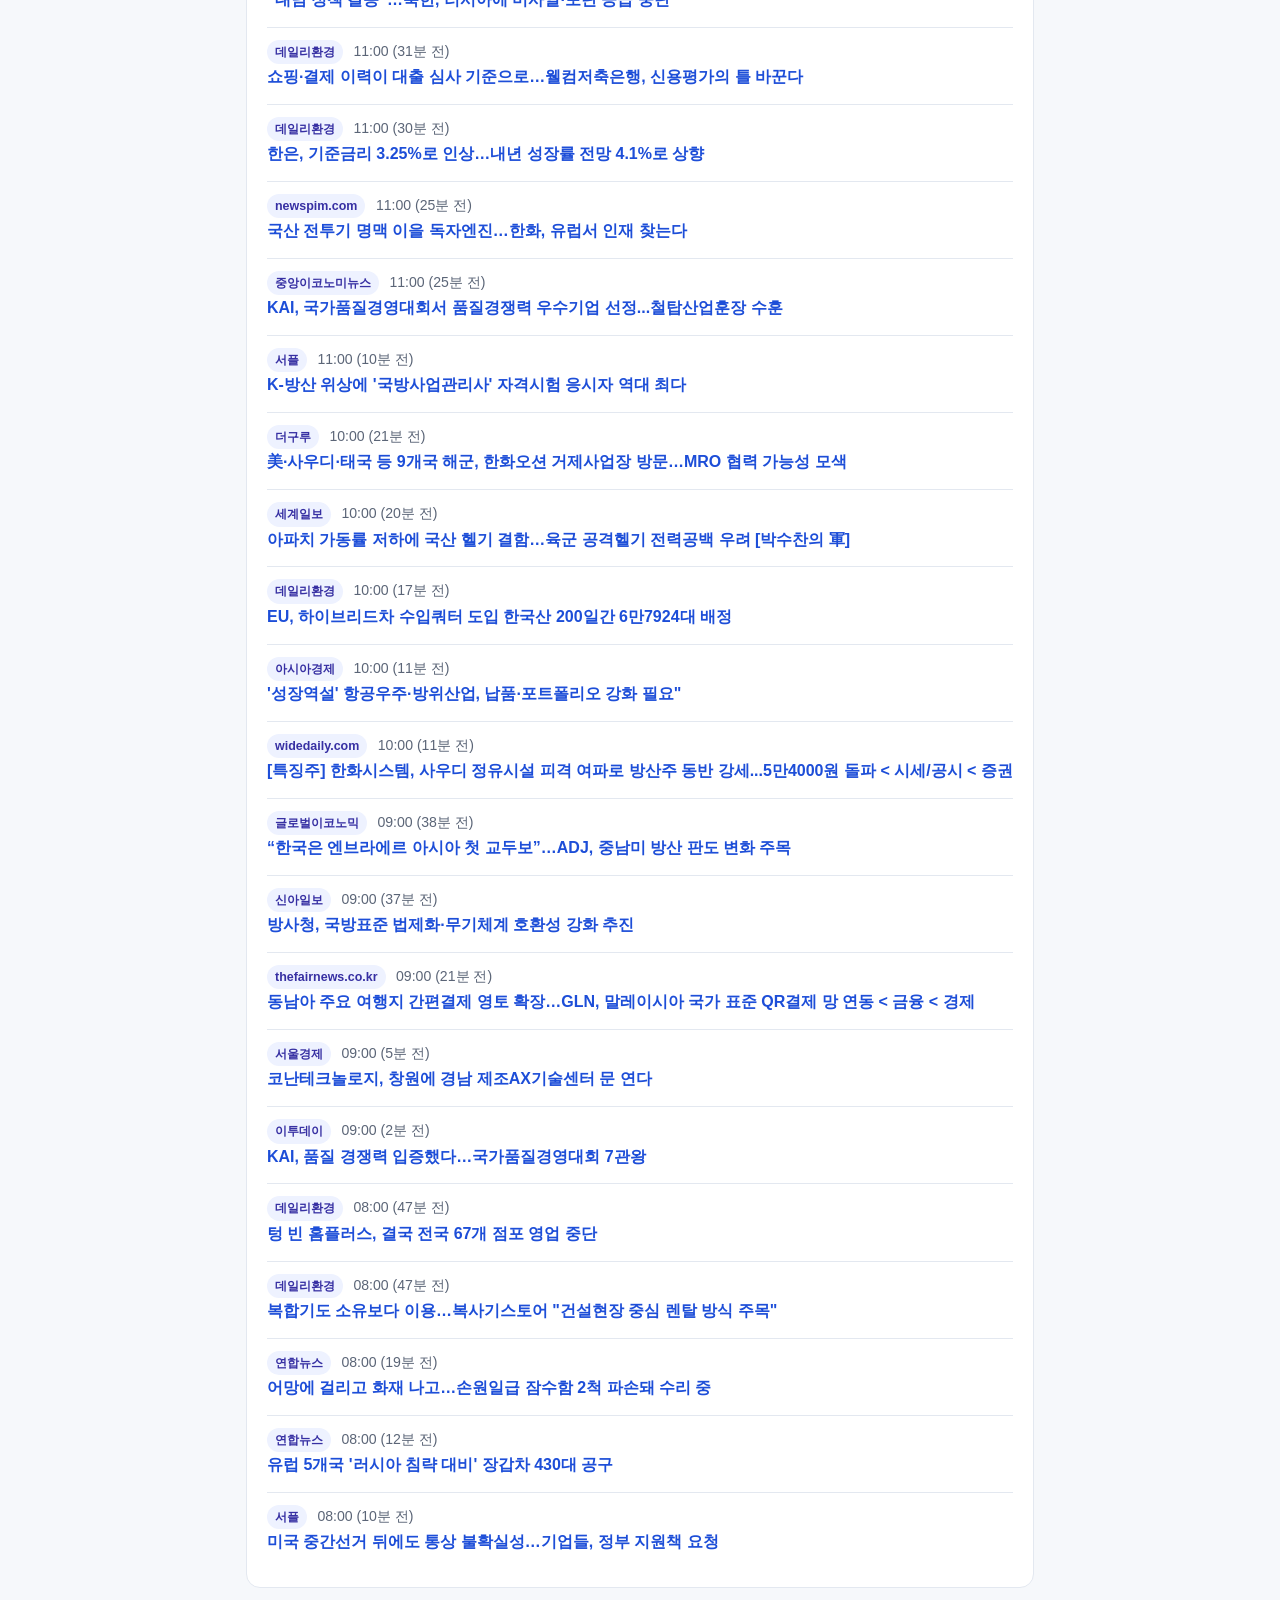
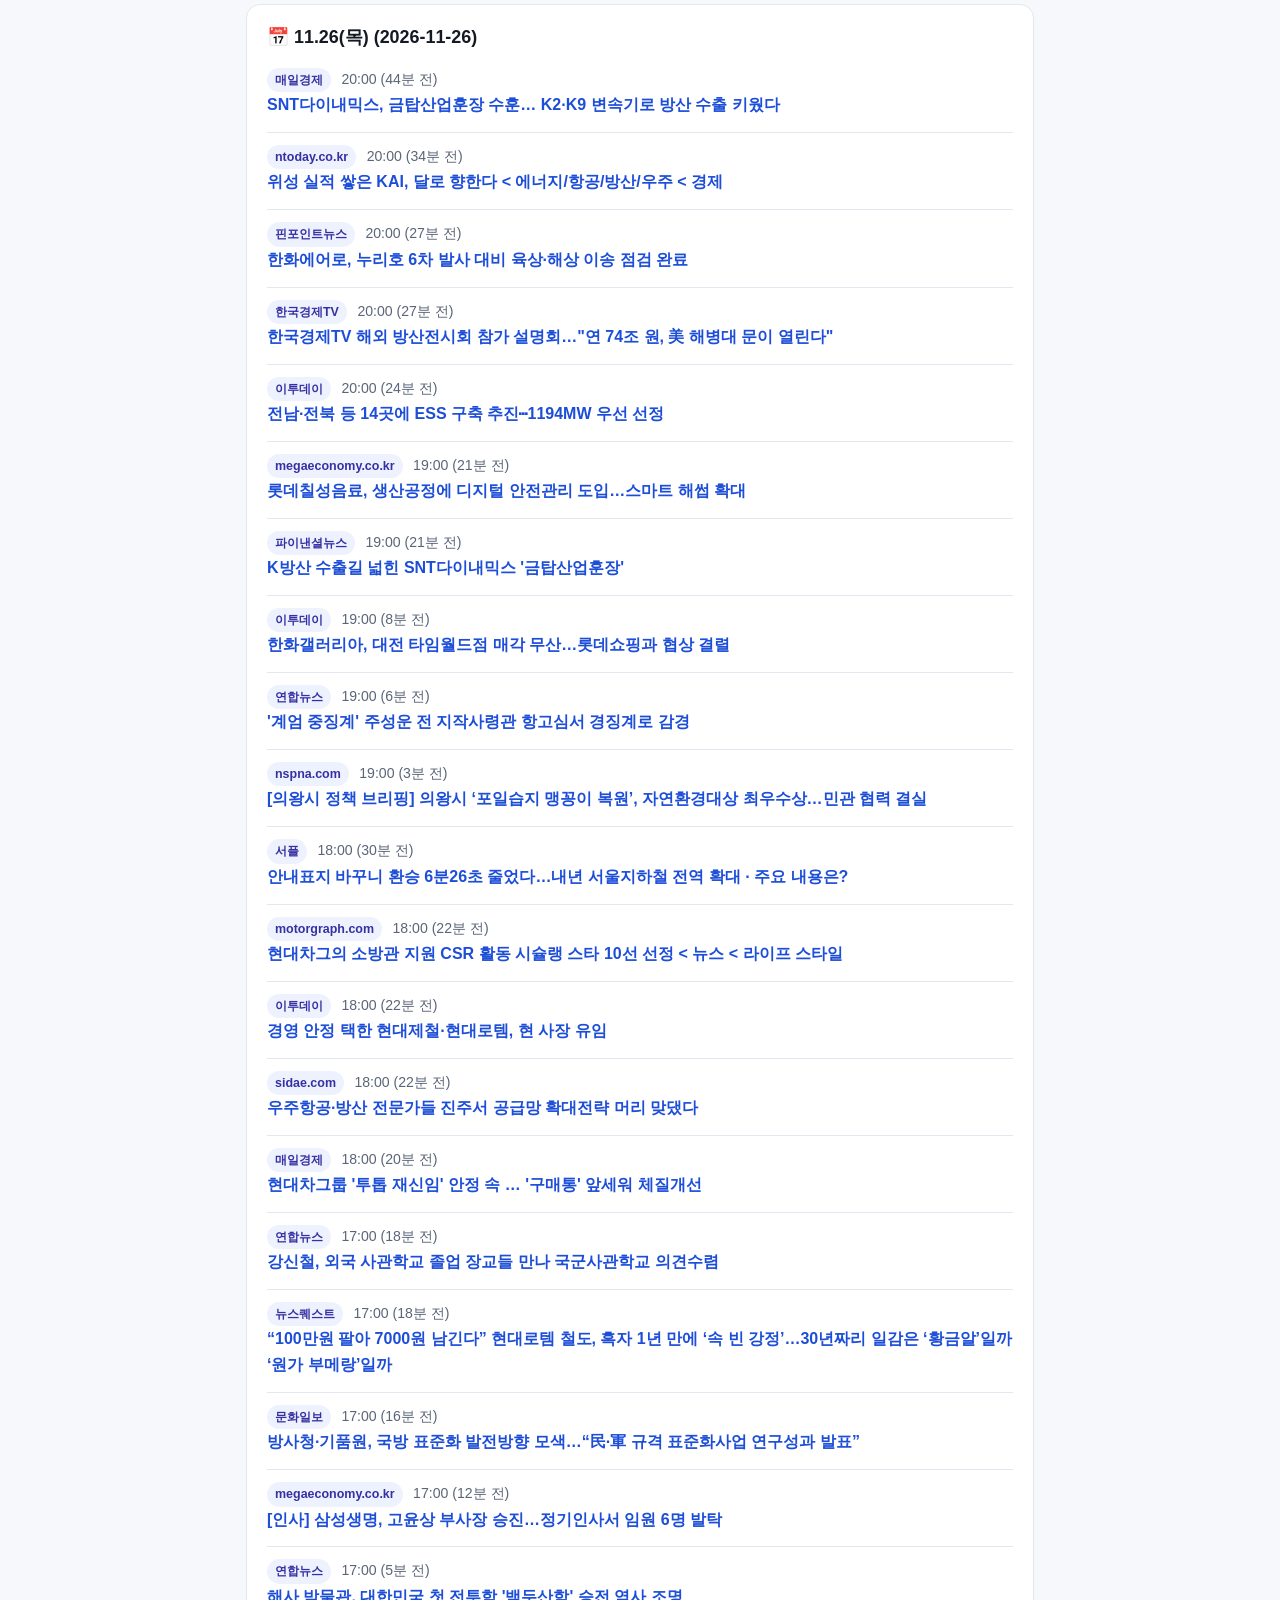
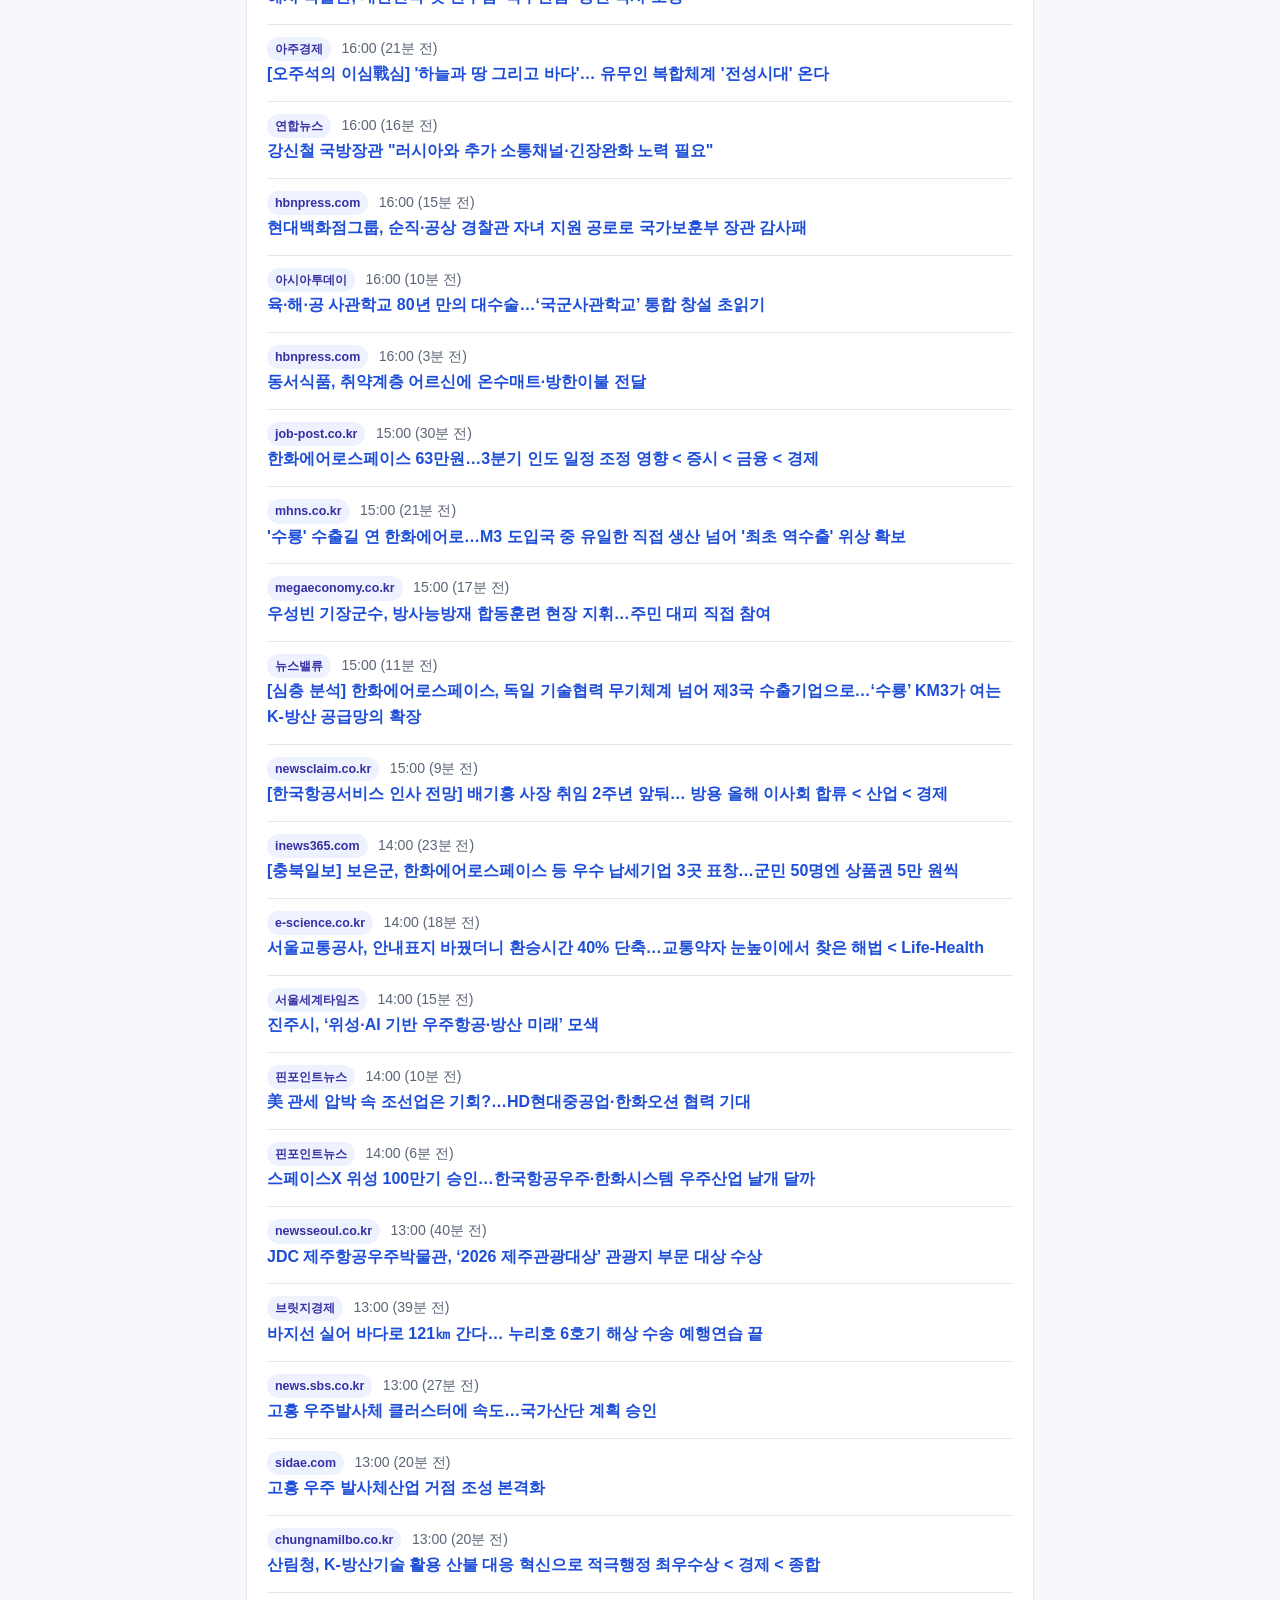
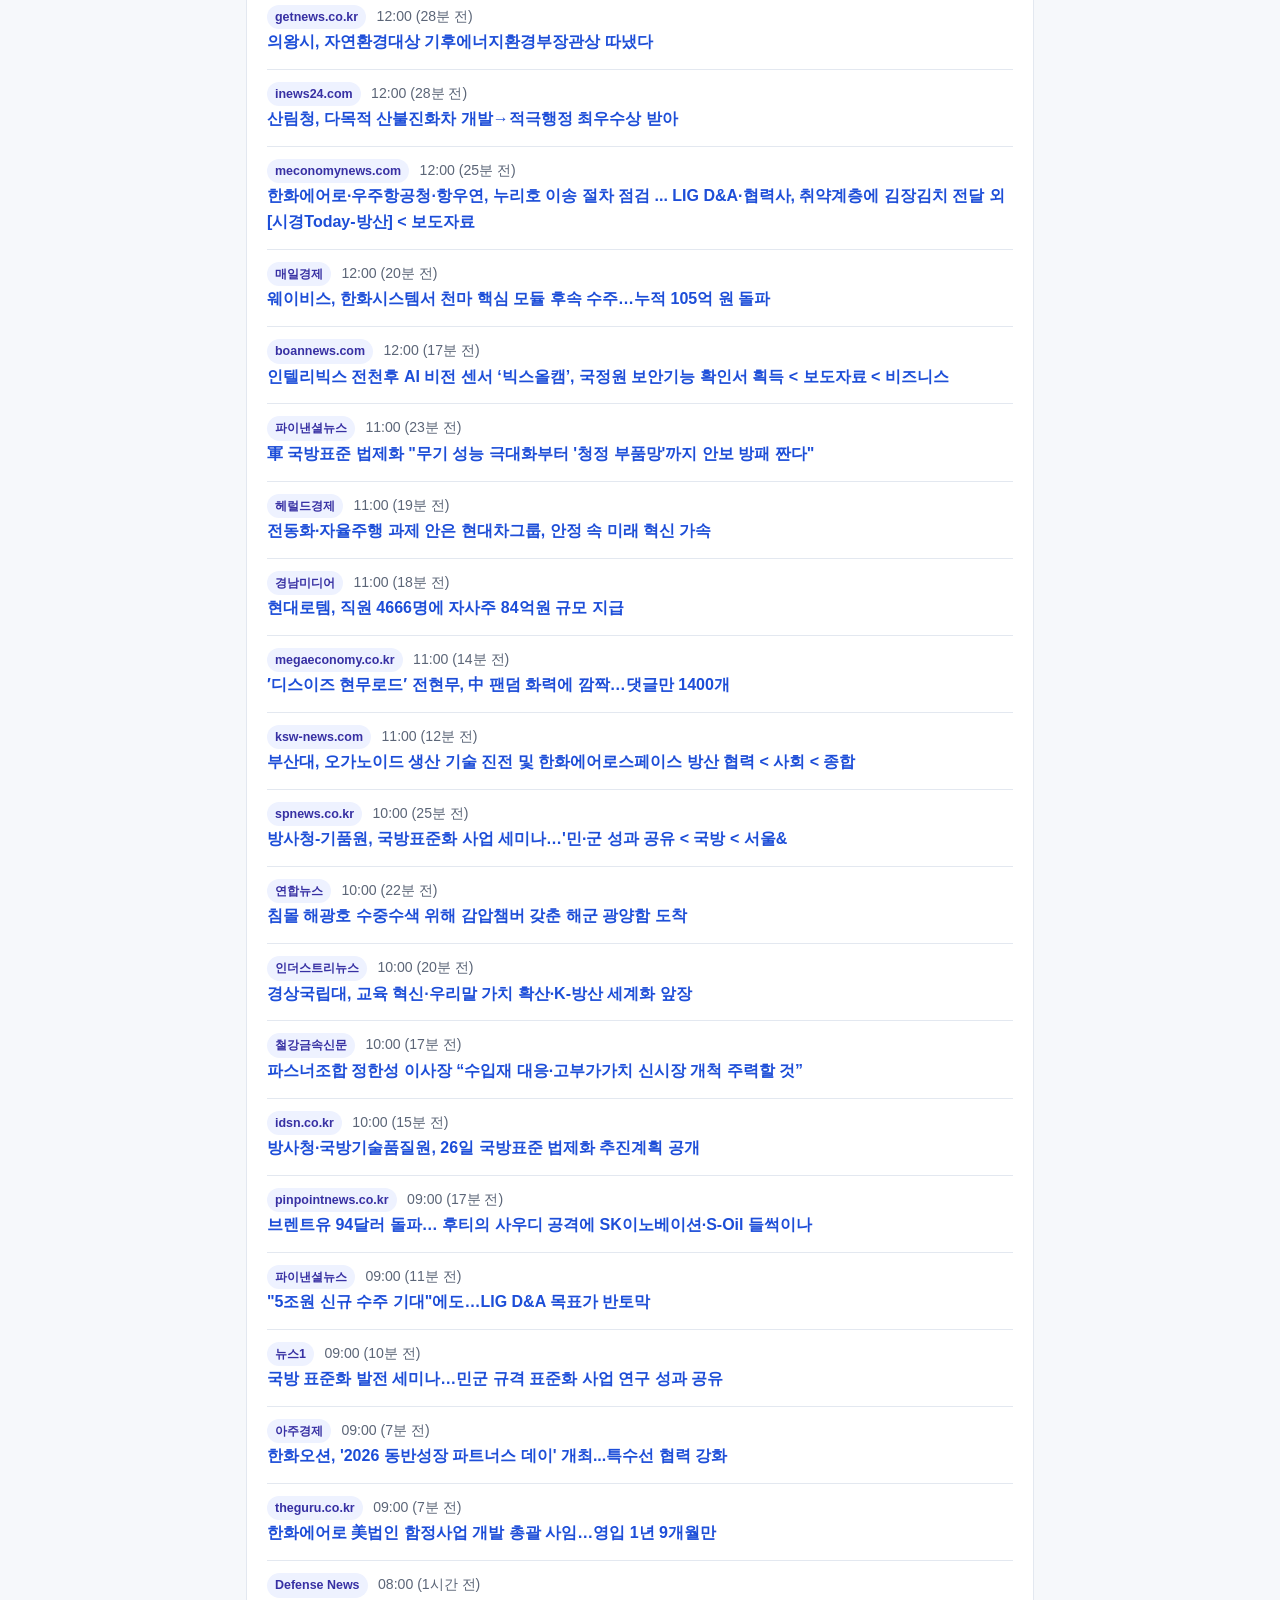
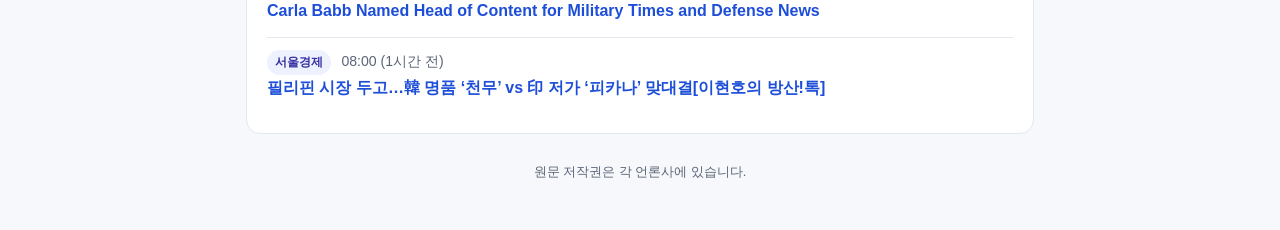
==== commit e4c4ab7b: "Update breaking news board (120 items)" ====
--- a/breaking.html
+++ b/breaking.html
@@ -27,9 +27,34 @@
 <main class="container">
   <section class="hero">
     <h1>⚡ 실시간 방산 속보 보드</h1>
-    <div class="meta">평일(공휴일 제외) 08:00~20:00 1시간 단위 신규 방산 뉴스 자동 수집 · 최근 갱신 2026-11-27 18:00 KST</div>
+    <div class="meta">평일(공휴일 제외) 08:00~20:00 1시간 단위 신규 방산 뉴스 자동 수집 · 최근 갱신 2026-11-27 19:00 KST</div>
   </section>
   <section class="card"><h2>📅 11.27(금) (2026-11-27)</h2>
+      <div class="issue">
+        <div><span class="badge">CNB뉴스</span>
+        <span class="meta">19:00 (1시간 전)</span></div>
+        <div class="issue-title"><a href="https://cnbnews.com/news/articleView.html?idxno=1025748" target="_blank" rel="noopener noreferrer">경남TP, 부울경 청년 우주항공·방산 분야 취업 준비 지원</a></div>
+      </div>
+      <div class="issue">
+        <div><span class="badge">매일경제TV</span>
+        <span class="meta">19:00 (59분 전)</span></div>
+        <div class="issue-title"><a href="https://pinpointnews.co.kr/news/articleView.html?idxno=508846" target="_blank" rel="noopener noreferrer">글로벌 무대에서 뜨거웠던 K-방산 열풍, 주식시장에서도 이어질까? 4분기 주요 방산주 흐름과 향후 전망 총정리!ㅣ디펜스 크러시</a></div>
+      </div>
+      <div class="issue">
+        <div><span class="badge">kinn.co.kr</span>
+        <span class="meta">19:00 (29분 전)</span></div>
+        <div class="issue-title"><a href="https://kinn.co.kr/news/article.html?no=837407" target="_blank" rel="noopener noreferrer">한국현대미술신문은 사람들의 마음을 새롭게 바꾸고, 더 행복한 미래를 열어갑니다.</a></div>
+      </div>
+      <div class="issue">
+        <div><span class="badge">creditnews</span>
+        <span class="meta">19:00 (25분 전)</span></div>
+        <div class="issue-title"><a href="https://www.creditnews.kr/news/articleView.html?idxno=32982" target="_blank" rel="noopener noreferrer">76억 투입 대만군 로봇개 도입, LIG넥스원 고스트로보틱스 수혜</a></div>
+      </div>
+      <div class="issue">
+        <div><span class="badge">issuetoday.co.kr</span>
+        <span class="meta">19:00 (8분 전)</span></div>
+        <div class="issue-title"><a href="https://issuetoday.co.kr/news/article.html?no=61883" target="_blank" rel="noopener noreferrer">[이슈투데이] 새마을금고중앙회, UN ESCAP와 디지털 금융포용 협약 체결</a></div>
+      </div>
       <div class="issue">
         <div><span class="badge">글로벌이코노믹</span>
         <span class="meta">18:00 (1시간 전)</span></div>
@@ -604,31 +629,6 @@
         <div><span class="badge">서울경제</span>
         <span class="meta">08:00 (1시간 전)</span></div>
         <div class="issue-title"><a href="https://m.sedaily.com/article/20119012" target="_blank" rel="noopener noreferrer">필리핀 시장 두고…韓 명품 ‘천무’ vs 印 저가 ‘피카나’ 맞대결[이현호의 방산!톡]</a></div>
-      </div>
-      <div class="issue">
-        <div><span class="badge">thekorean.today</span>
-        <span class="meta">08:00 (1시간 전)</span></div>
-        <div class="issue-title"><a href="https://thekorean.today/62291" target="_blank" rel="noopener noreferrer">[코리안투데이] [오늘의 상식] 11월 26일(목) 방산 협력기업 우대보증 기관 · 신라 하대의 농민 봉기 · 신라 지방 행정 체제</a></div>
-      </div>
-      <div class="issue">
-        <div><span class="badge">데일리환경</span>
-        <span class="meta">08:00 (30분 전)</span></div>
-        <div class="issue-title"><a href="https://dailyt.co.kr/newsView/dlt202611260003" target="_blank" rel="noopener noreferrer">2027년 스마트공장 1021개사 지원, 12월 7일부터 신청</a></div>
-      </div>
-      <div class="issue">
-        <div><span class="badge">파이낸셜뉴스</span>
-        <span class="meta">08:00 (28분 전)</span></div>
-        <div class="issue-title"><a href="https://fnnews.com/news/202611260728298189" target="_blank" rel="noopener noreferrer">현대차그룹, 이르면 오늘 사장단 인사… 위기 속 &#x27;핀셋 쇄신&#x27; 관측</a></div>
-      </div></section><section class="card"><h2>📅 11.25(수) (2026-11-25)</h2>
-      <div class="issue">
-        <div><span class="badge">BBS 불교방송</span>
-        <span class="meta">20:00 (58분 전)</span></div>
-        <div class="issue-title"><a href="https://donga.com/news/Economy/article/all/20261125/135091386/1" target="_blank" rel="noopener noreferrer">한화에어로스페이스, 육군 9사단 위문…자매결연 50주년 기념</a></div>
-      </div>
-      <div class="issue">
-        <div><span class="badge">디지털타임스</span>
-        <span class="meta">20:00 (55분 전)</span></div>
-        <div class="issue-title"><a href="https://mk.co.kr/news/business/12218140" target="_blank" rel="noopener noreferrer">국산화율 90% &#x27;수룡&#x27;, 해외시장 두드린다… 한화에어로 수출권 확보</a></div>
       </div></section>
   <footer>원문 저작권은 각 언론사에 있습니다.</footer>
 </main>
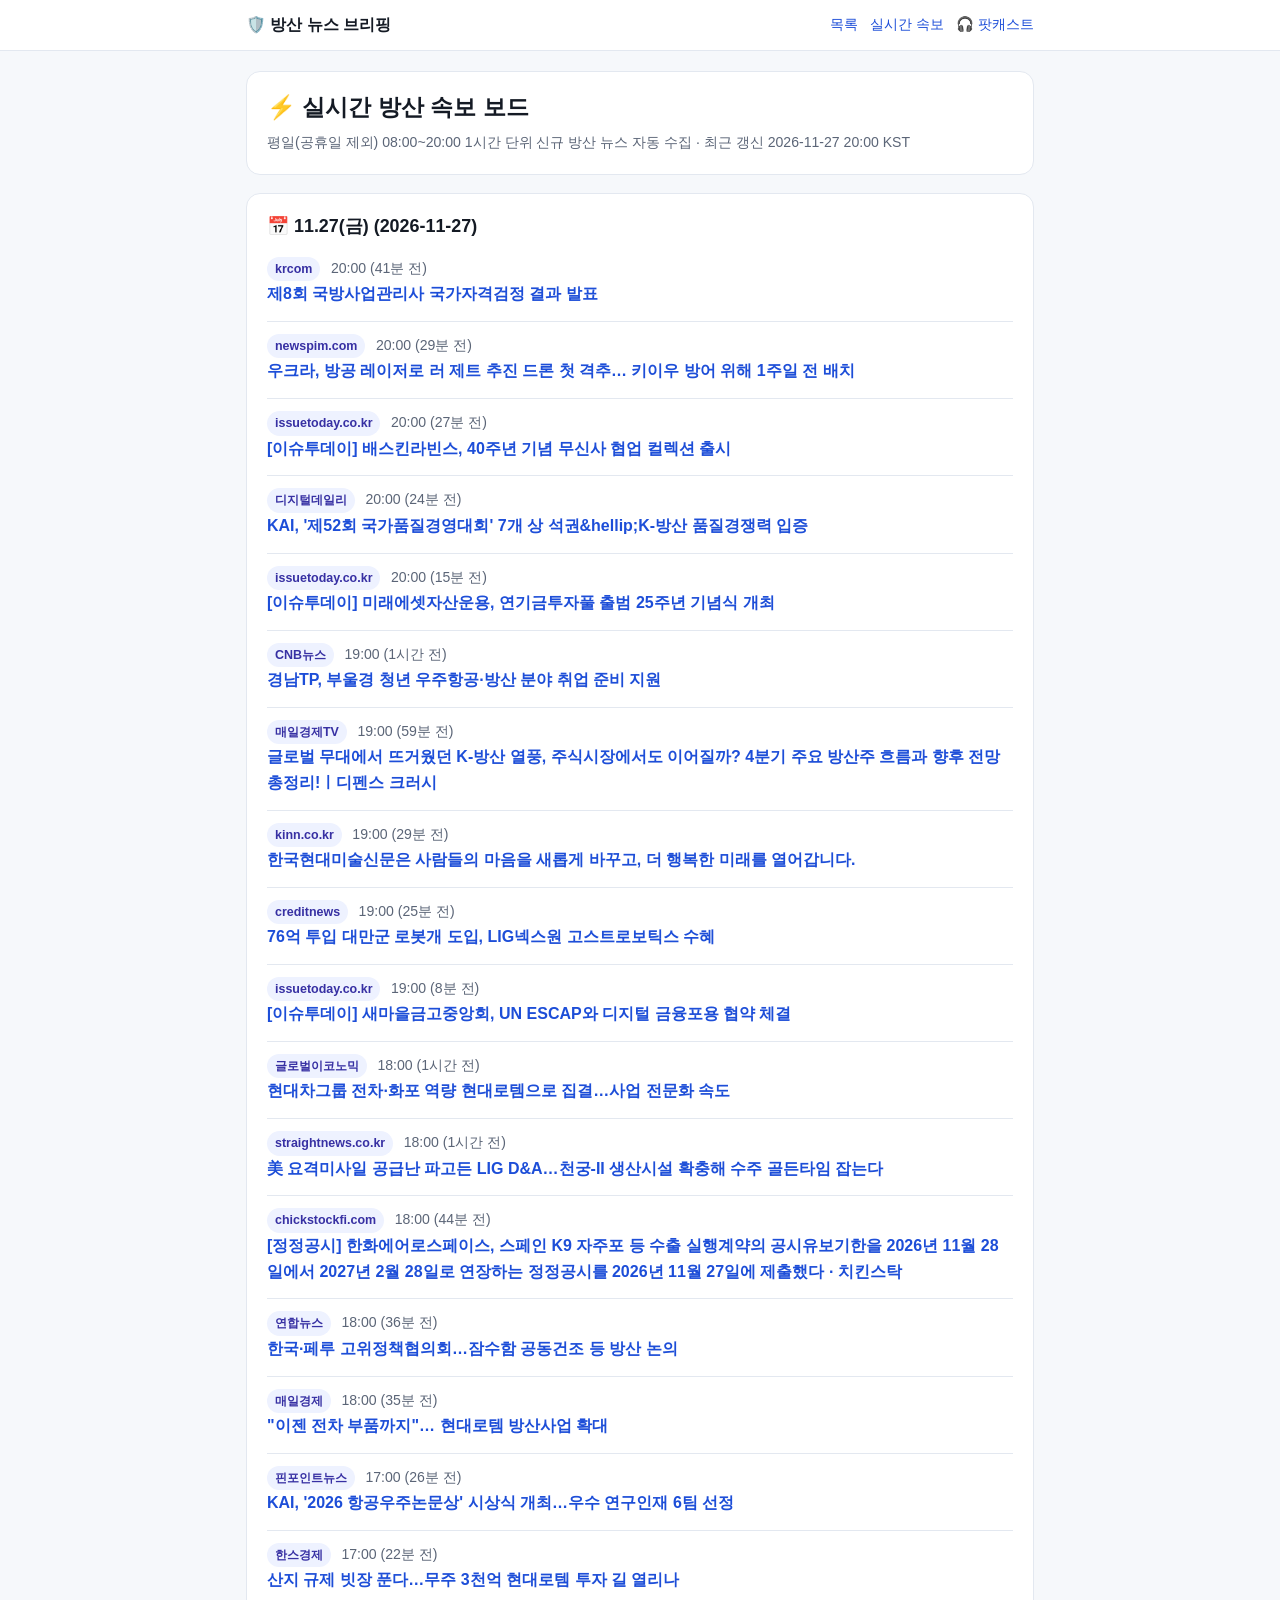
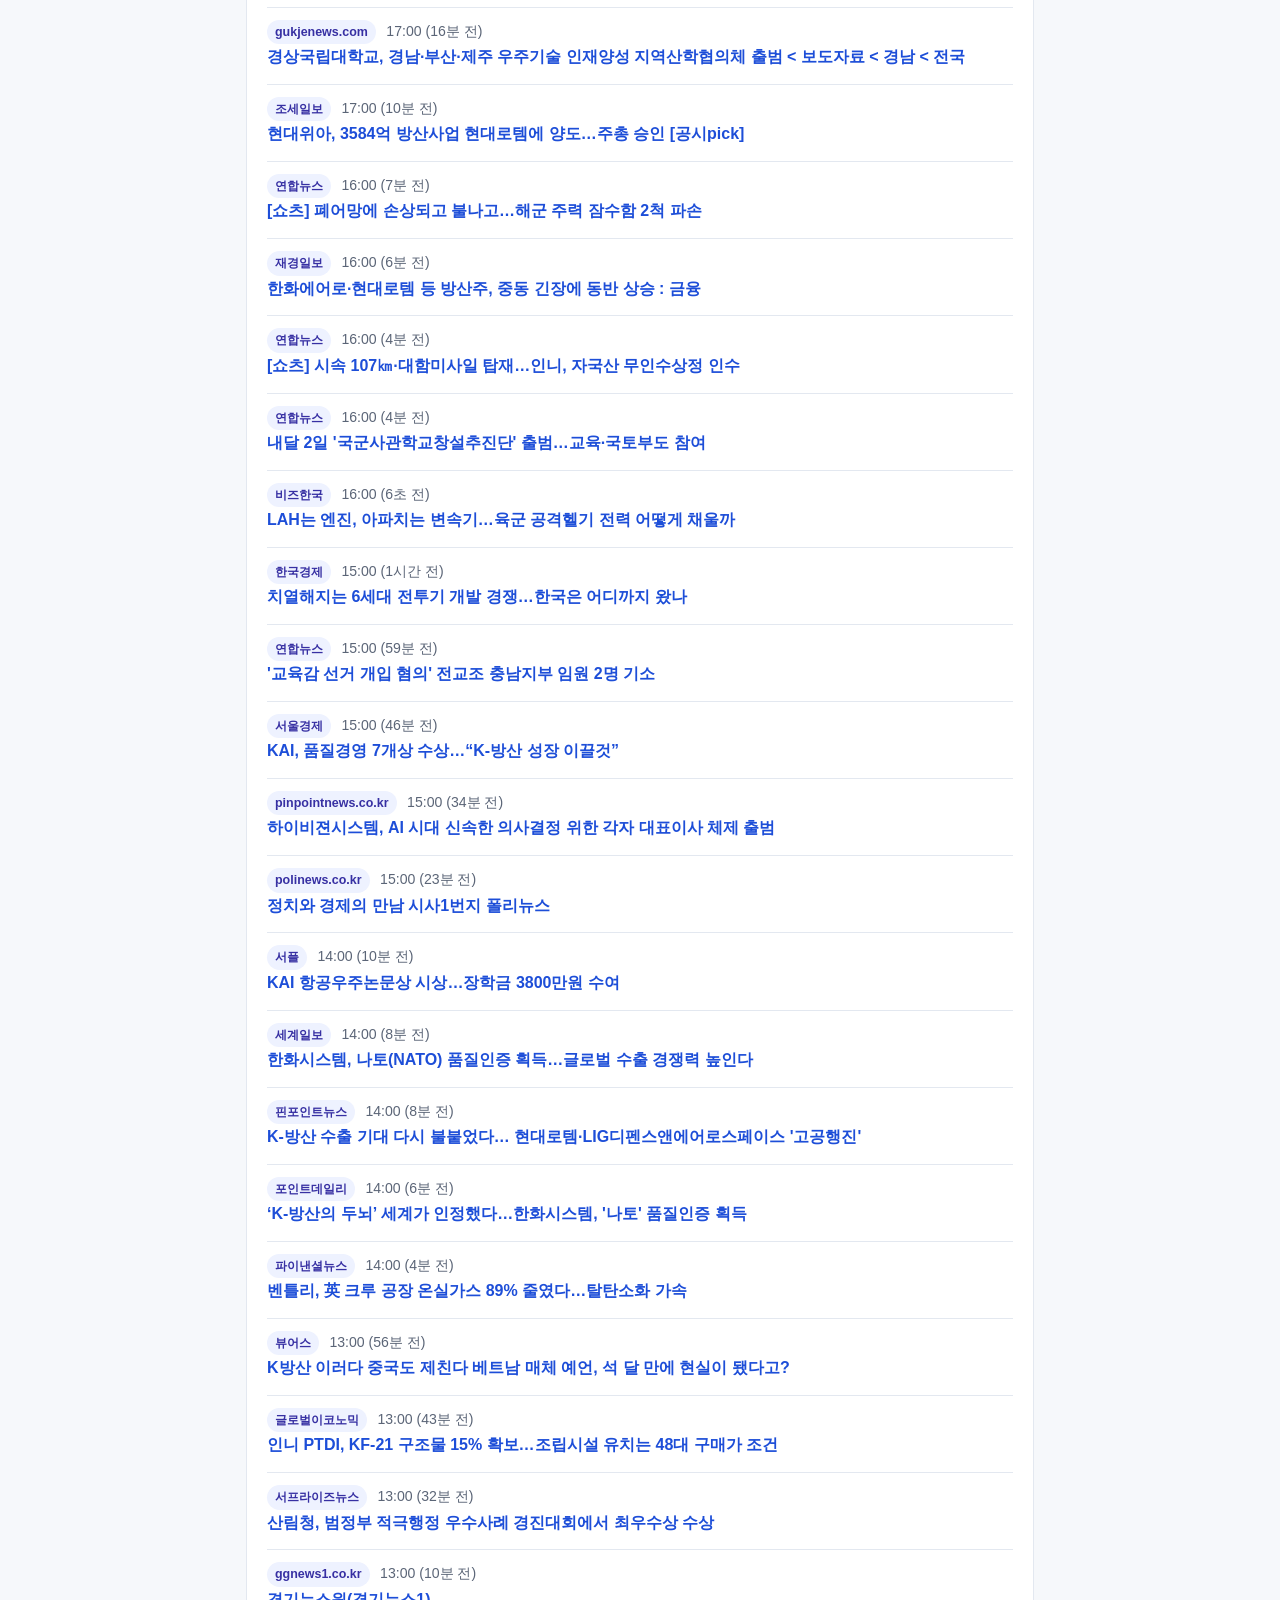
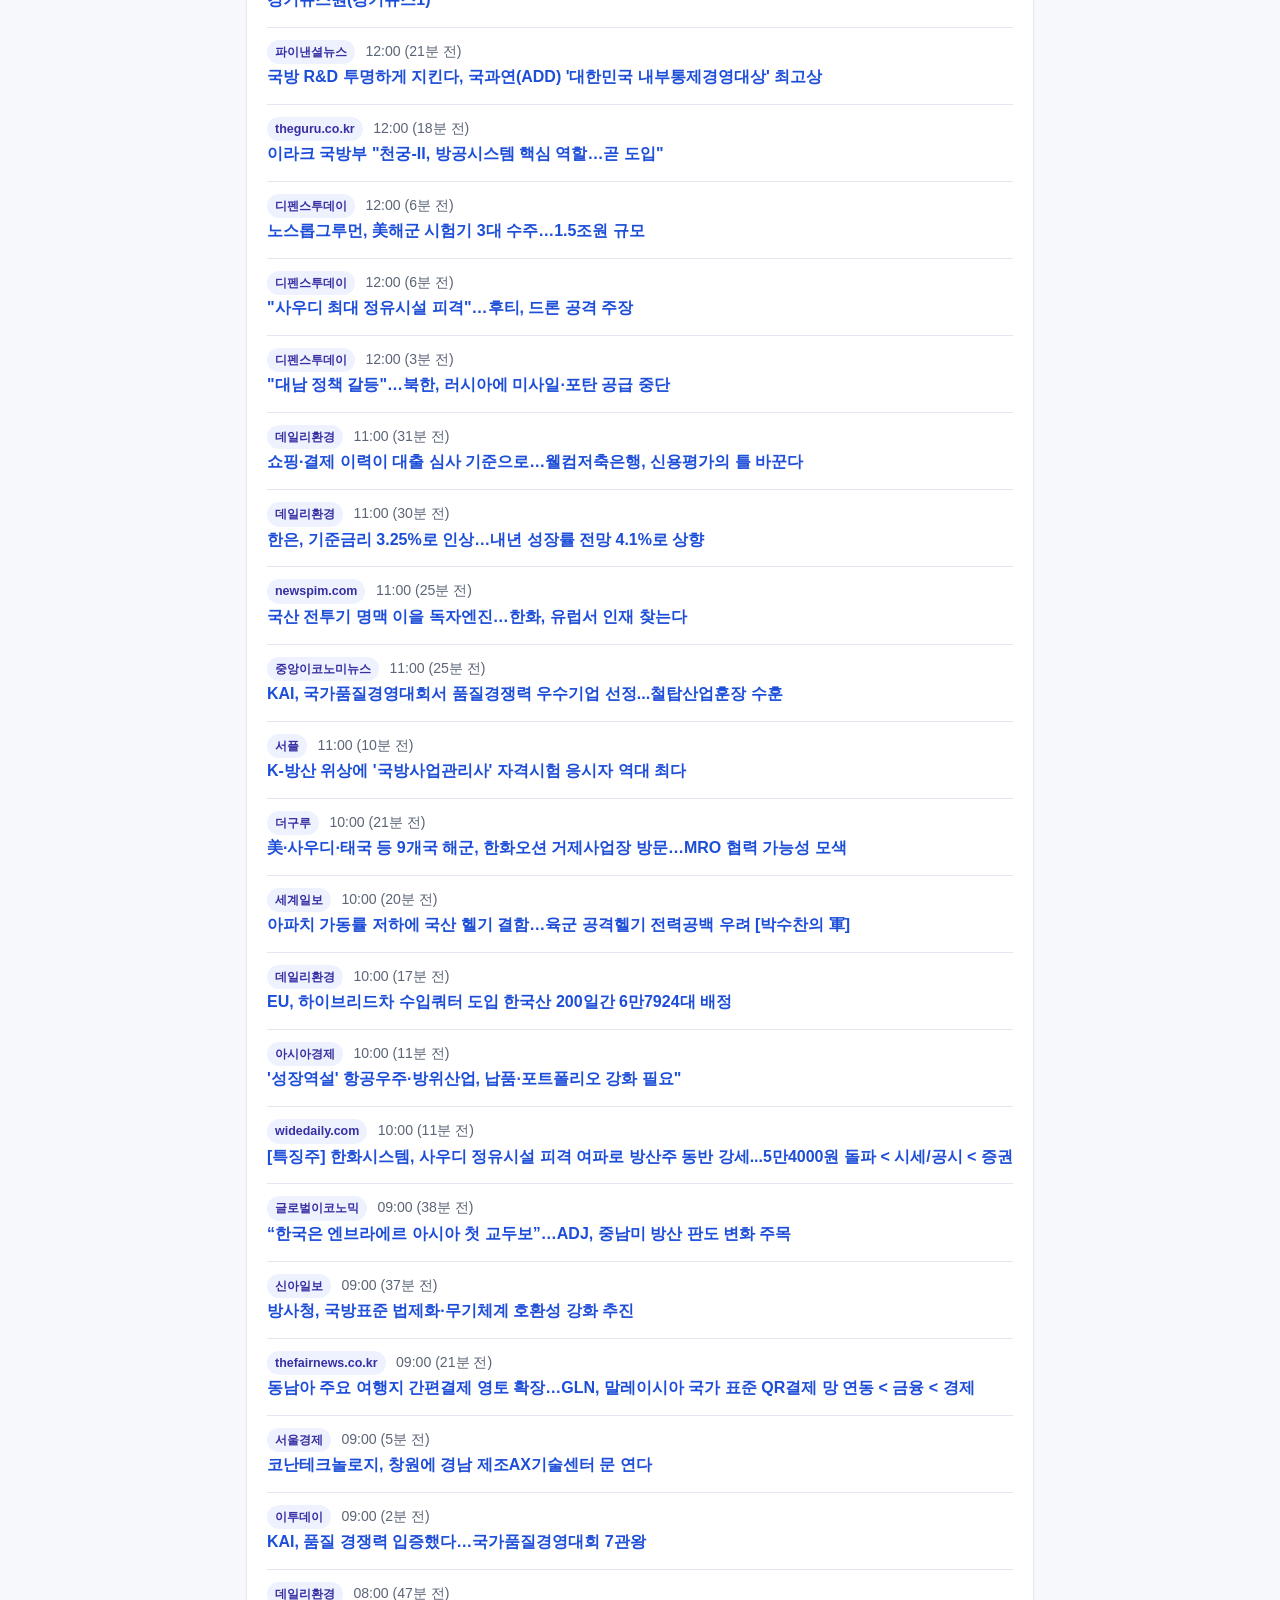
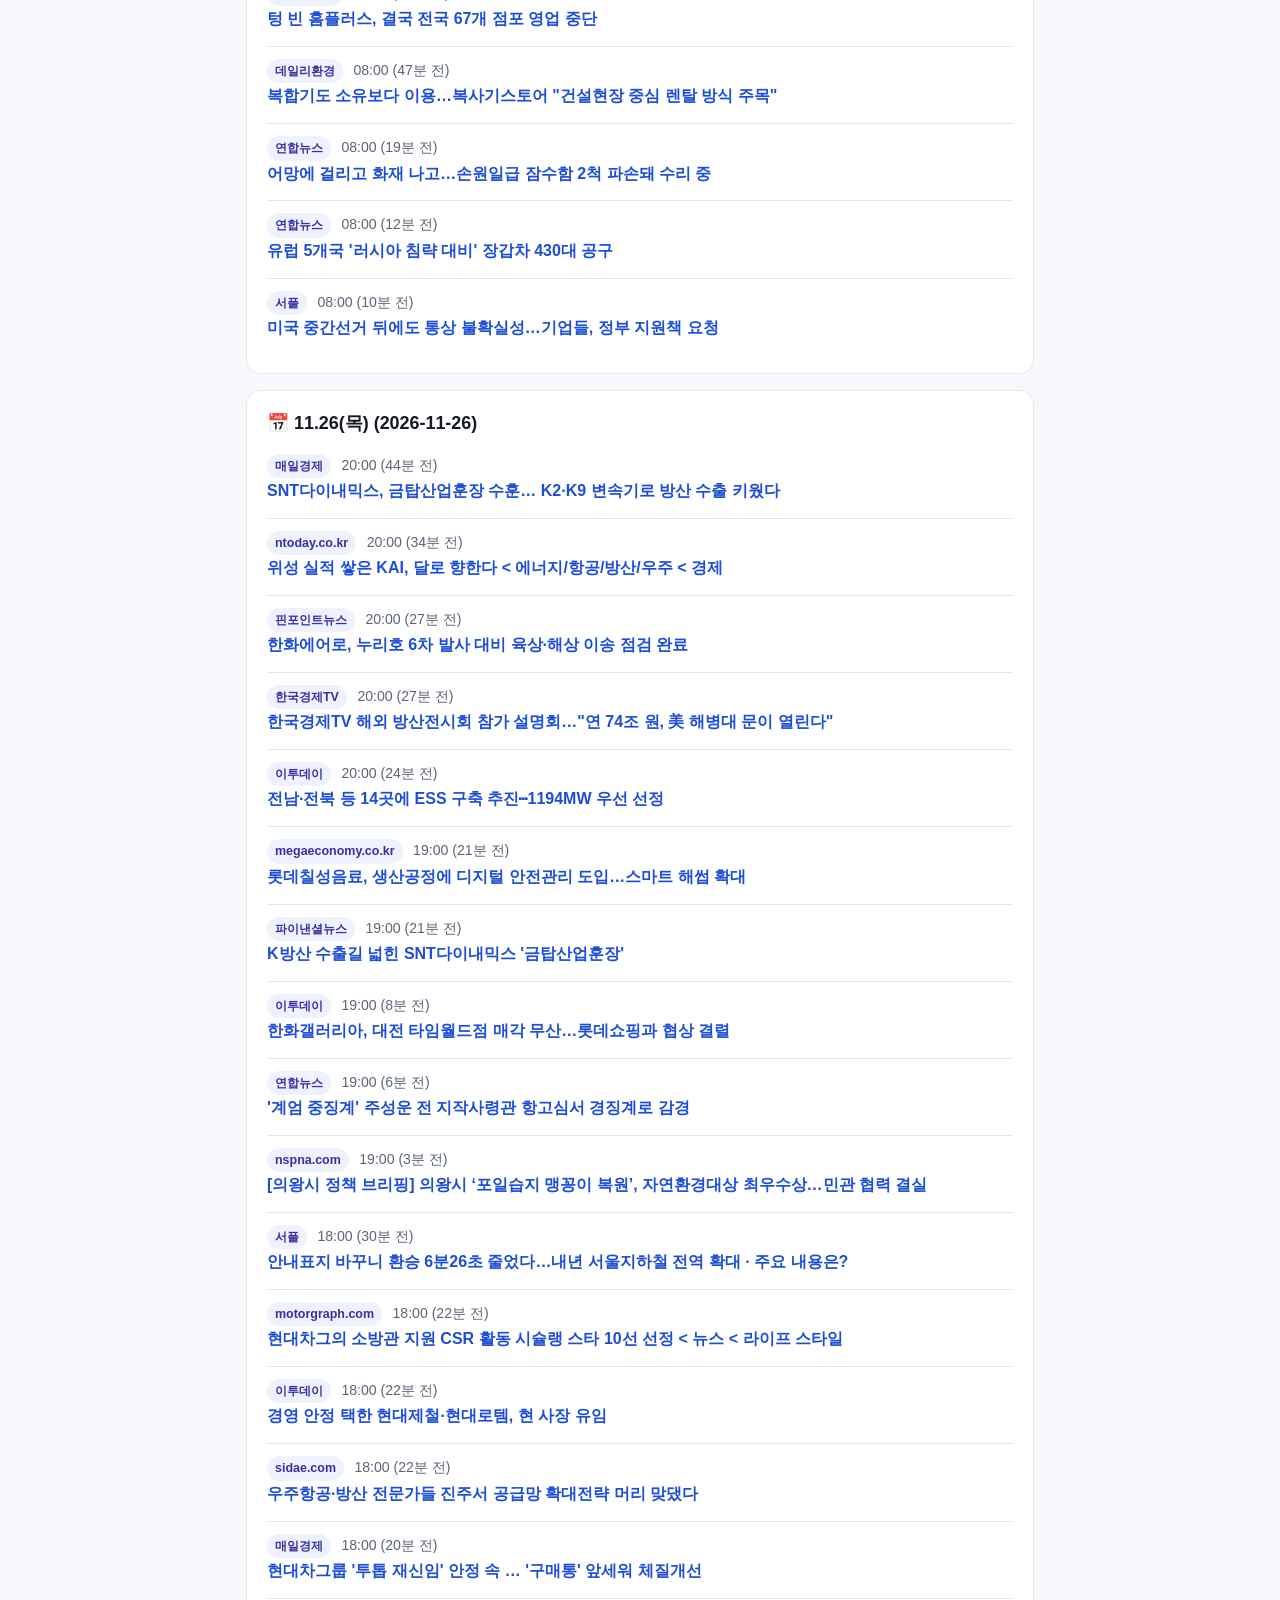
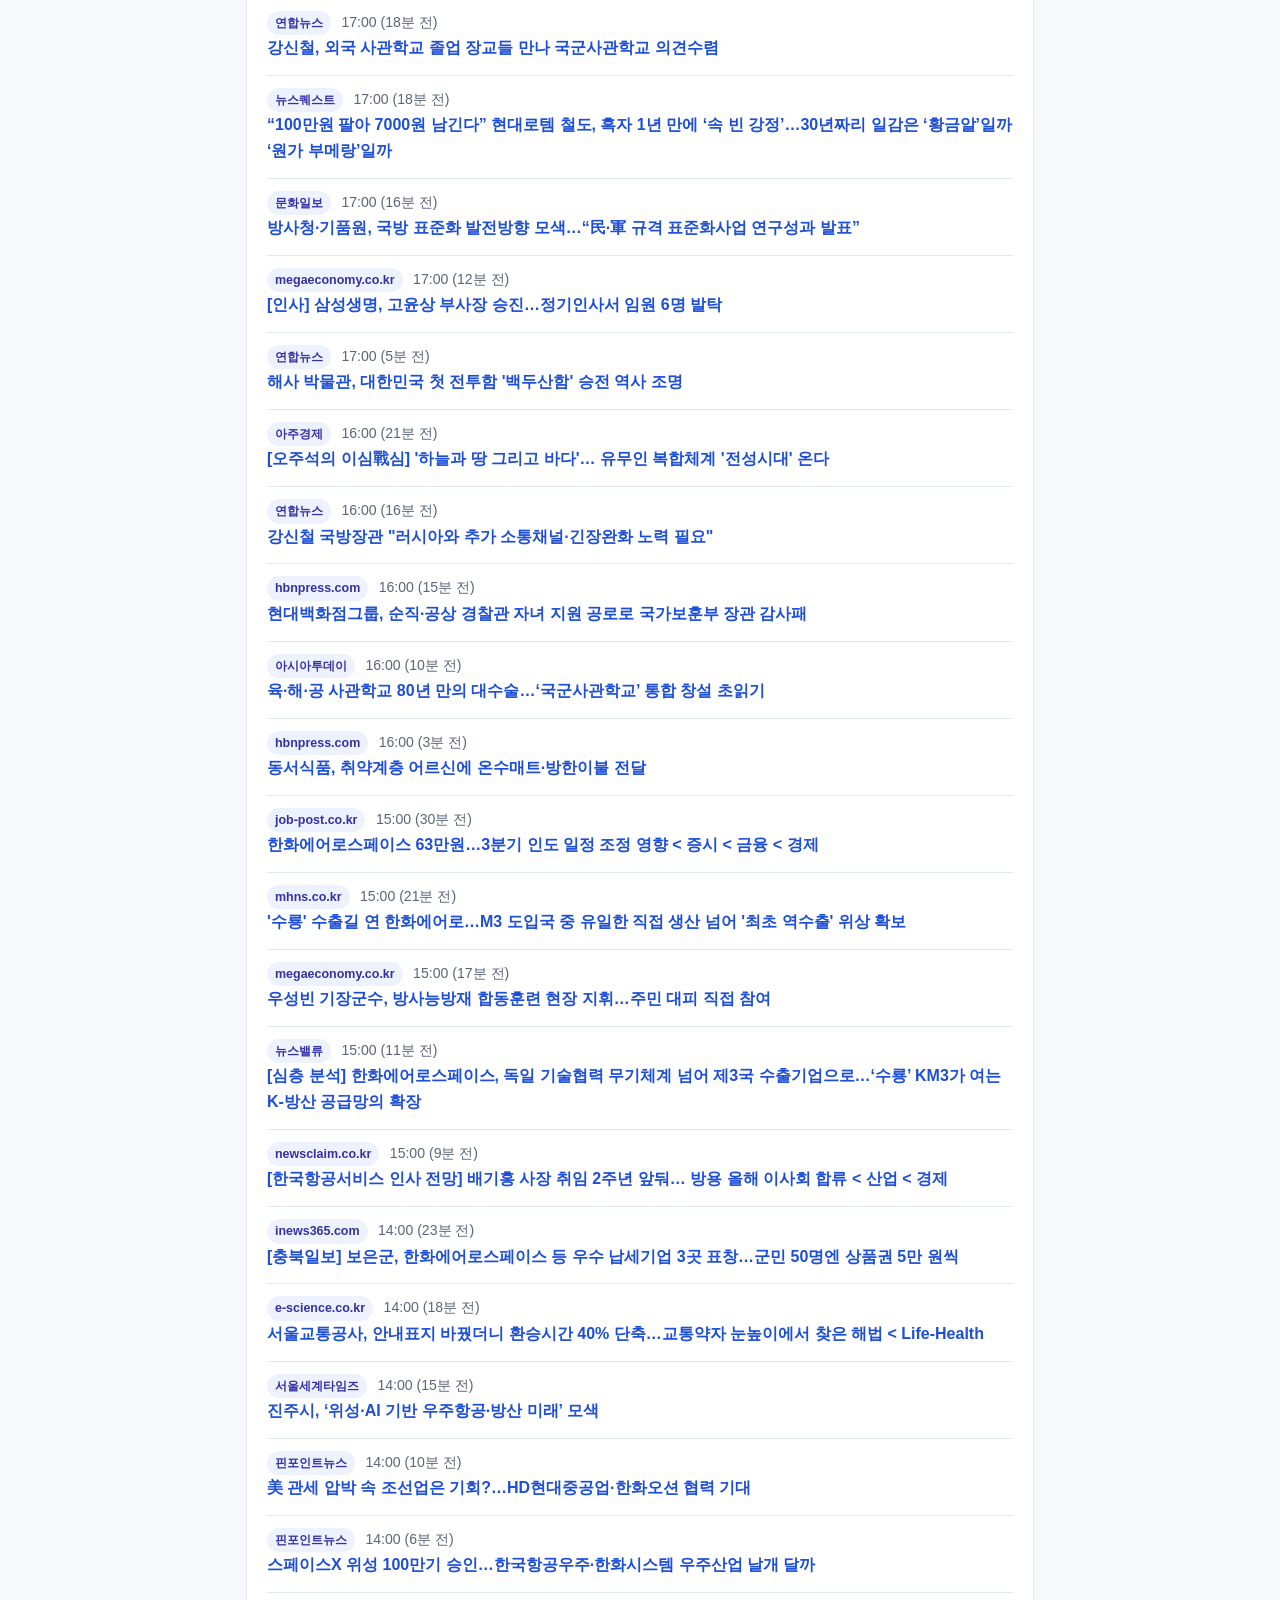
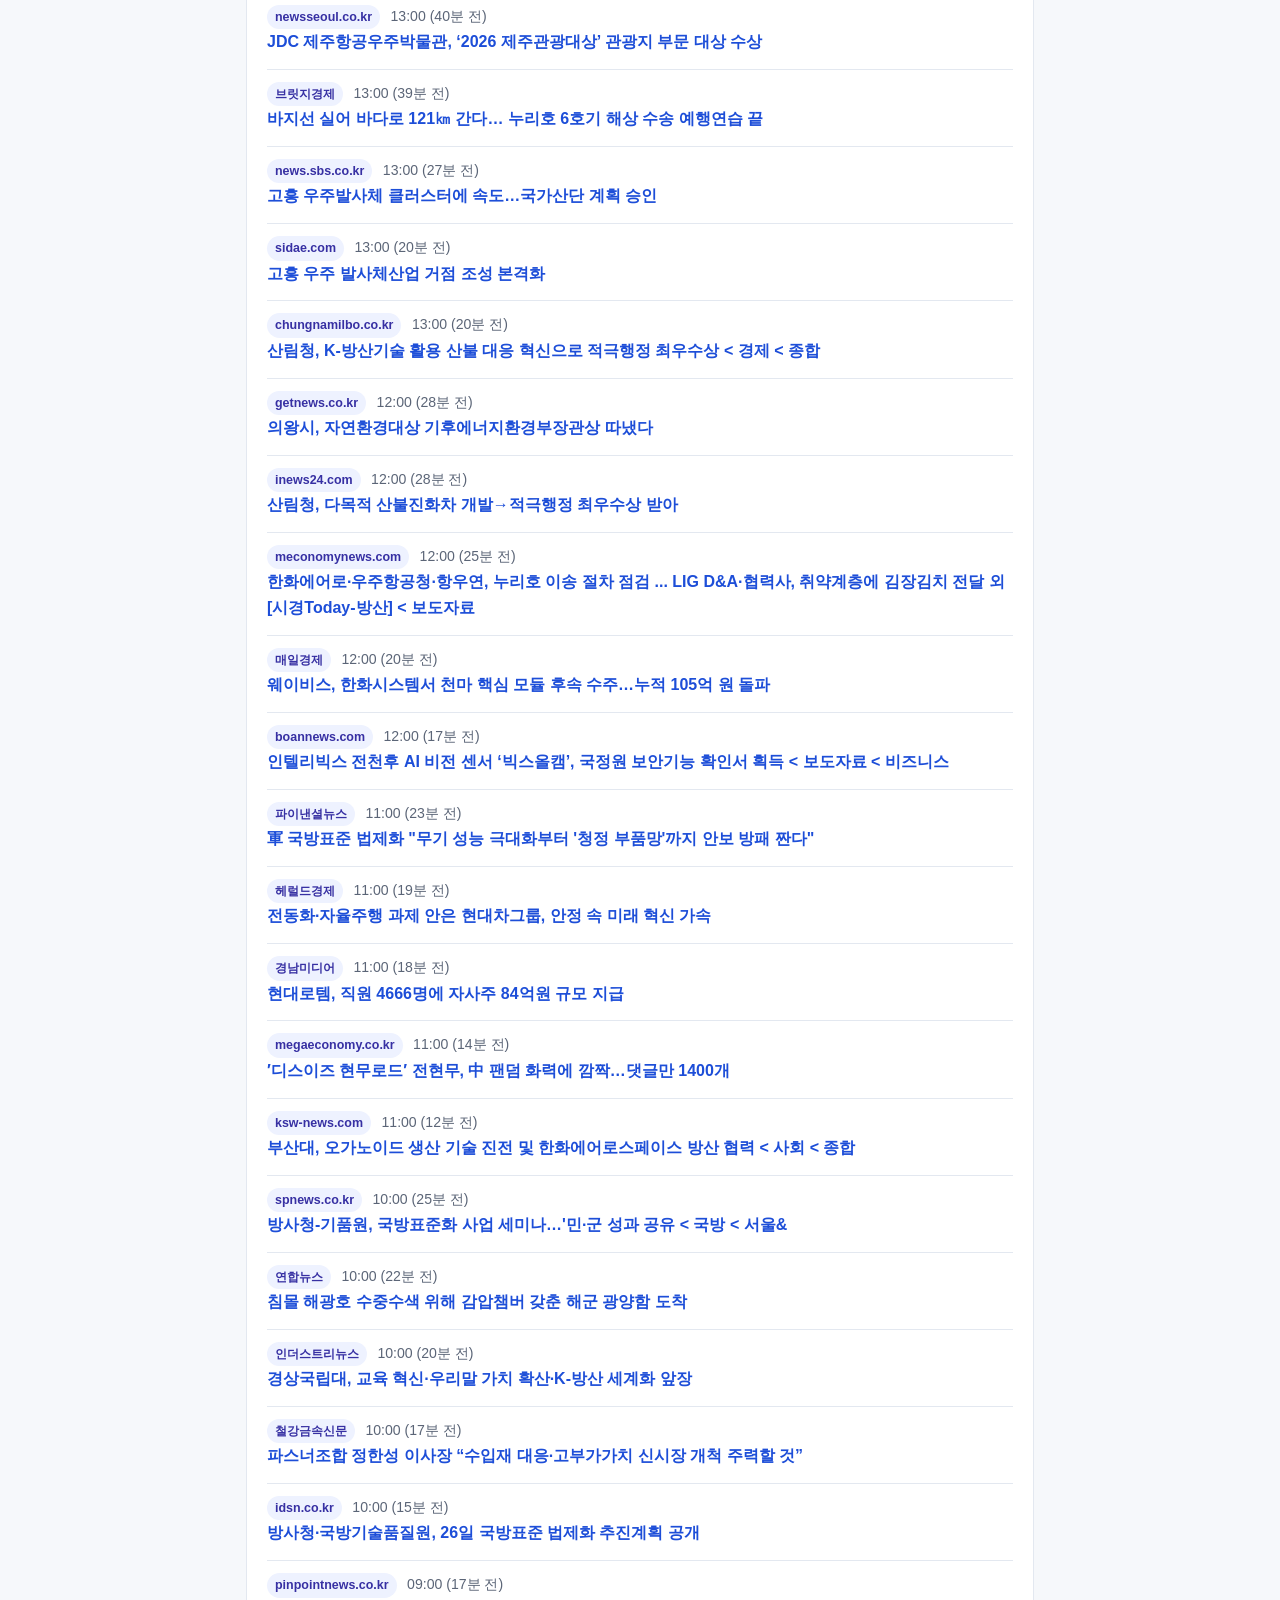
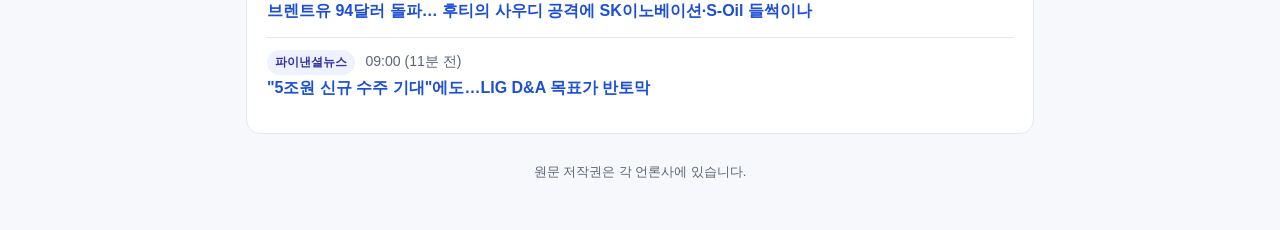
==== commit fa0a3c0e: "Update breaking news board (120 items)" ====
--- a/breaking.html
+++ b/breaking.html
@@ -27,9 +27,34 @@
 <main class="container">
   <section class="hero">
     <h1>⚡ 실시간 방산 속보 보드</h1>
-    <div class="meta">평일(공휴일 제외) 08:00~20:00 1시간 단위 신규 방산 뉴스 자동 수집 · 최근 갱신 2026-11-27 19:00 KST</div>
+    <div class="meta">평일(공휴일 제외) 08:00~20:00 1시간 단위 신규 방산 뉴스 자동 수집 · 최근 갱신 2026-11-27 20:00 KST</div>
   </section>
   <section class="card"><h2>📅 11.27(금) (2026-11-27)</h2>
+      <div class="issue">
+        <div><span class="badge">krcom</span>
+        <span class="meta">20:00 (41분 전)</span></div>
+        <div class="issue-title"><a href="https://www.krcom.co.kr/news/articleView.html?idxno=281441" target="_blank" rel="noopener noreferrer">제8회 국방사업관리사 국가자격검정 결과 발표</a></div>
+      </div>
+      <div class="issue">
+        <div><span class="badge">newspim.com</span>
+        <span class="meta">20:00 (29분 전)</span></div>
+        <div class="issue-title"><a href="https://newspim.com/news/view/20261127001363" target="_blank" rel="noopener noreferrer">우크라, 방공 레이저로 러 제트 추진 드론 첫 격추… 키이우 방어 위해 1주일 전 배치</a></div>
+      </div>
+      <div class="issue">
+        <div><span class="badge">issuetoday.co.kr</span>
+        <span class="meta">20:00 (27분 전)</span></div>
+        <div class="issue-title"><a href="https://issuetoday.co.kr/news/article.html?no=61885" target="_blank" rel="noopener noreferrer">[이슈투데이] 배스킨라빈스, 40주년 기념 무신사 협업 컬렉션 출시</a></div>
+      </div>
+      <div class="issue">
+        <div><span class="badge">디지털데일리</span>
+        <span class="meta">20:00 (24분 전)</span></div>
+        <div class="issue-title"><a href="https://ddaily.co.kr/page/view/2026112710072848122" target="_blank" rel="noopener noreferrer">KAI, &#x27;제52회 국가품질경영대회&#x27; 7개 상 석권&amp;hellip;K-방산 품질경쟁력 입증</a></div>
+      </div>
+      <div class="issue">
+        <div><span class="badge">issuetoday.co.kr</span>
+        <span class="meta">20:00 (15분 전)</span></div>
+        <div class="issue-title"><a href="https://issuetoday.co.kr/news/article.html?no=61896" target="_blank" rel="noopener noreferrer">[이슈투데이] 미래에셋자산운용, 연기금투자풀 출범 25주년 기념식 개최</a></div>
+      </div>
       <div class="issue">
         <div><span class="badge">CNB뉴스</span>
         <span class="meta">19:00 (1시간 전)</span></div>
@@ -604,31 +629,6 @@
         <div><span class="badge">파이낸셜뉴스</span>
         <span class="meta">09:00 (11분 전)</span></div>
         <div class="issue-title"><a href="https://fnnews.com/news/202611260827568404" target="_blank" rel="noopener noreferrer">&quot;5조원 신규 수주 기대&quot;에도…LIG D&amp;A 목표가 반토막</a></div>
-      </div>
-      <div class="issue">
-        <div><span class="badge">뉴스1</span>
-        <span class="meta">09:00 (10분 전)</span></div>
-        <div class="issue-title"><a href="https://news1.kr/diplomacy/defense-diplomacy/6366458" target="_blank" rel="noopener noreferrer">국방 표준화 발전 세미나…민군 규격 표준화 사업 연구 성과 공유</a></div>
-      </div>
-      <div class="issue">
-        <div><span class="badge">아주경제</span>
-        <span class="meta">09:00 (7분 전)</span></div>
-        <div class="issue-title"><a href="https://ajunews.com/view/20261126084215128" target="_blank" rel="noopener noreferrer">한화오션, &#x27;2026 동반성장 파트너스 데이&#x27; 개최...특수선 협력 강화</a></div>
-      </div>
-      <div class="issue">
-        <div><span class="badge">theguru.co.kr</span>
-        <span class="meta">09:00 (7분 전)</span></div>
-        <div class="issue-title"><a href="https://theguru.co.kr/news/article.html?no=110222" target="_blank" rel="noopener noreferrer">한화에어로 美법인 함정사업 개발 총괄 사임…영입 1년 9개월만</a></div>
-      </div>
-      <div class="issue">
-        <div><span class="badge">Defense News</span>
-        <span class="meta">08:00 (1시간 전)</span></div>
-        <div class="issue-title"><a href="https://newsagentdata.com/news/a/1147103072-carla-babb-named-head-of-content-for-military-times-and" target="_blank" rel="noopener noreferrer">Carla Babb Named Head of Content for Military Times and Defense News</a></div>
-      </div>
-      <div class="issue">
-        <div><span class="badge">서울경제</span>
-        <span class="meta">08:00 (1시간 전)</span></div>
-        <div class="issue-title"><a href="https://m.sedaily.com/article/20119012" target="_blank" rel="noopener noreferrer">필리핀 시장 두고…韓 명품 ‘천무’ vs 印 저가 ‘피카나’ 맞대결[이현호의 방산!톡]</a></div>
       </div></section>
   <footer>원문 저작권은 각 언론사에 있습니다.</footer>
 </main>
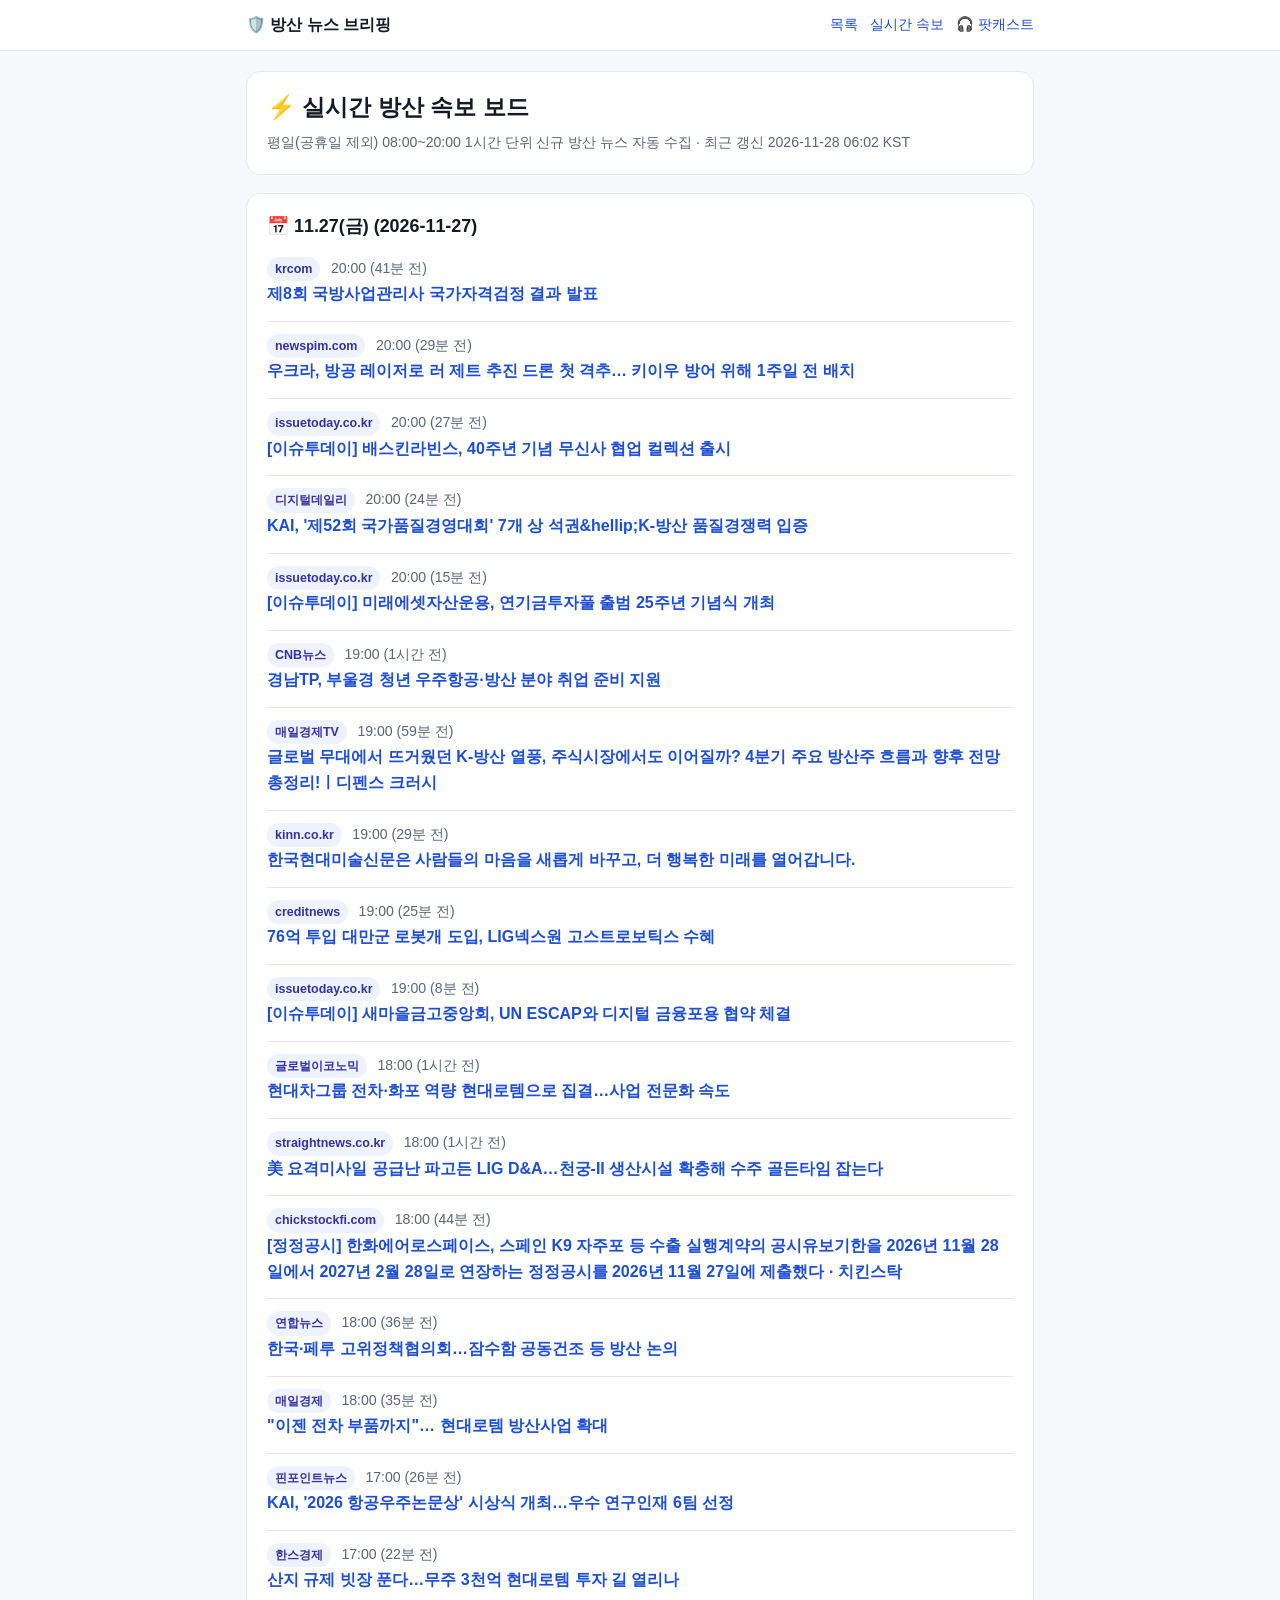
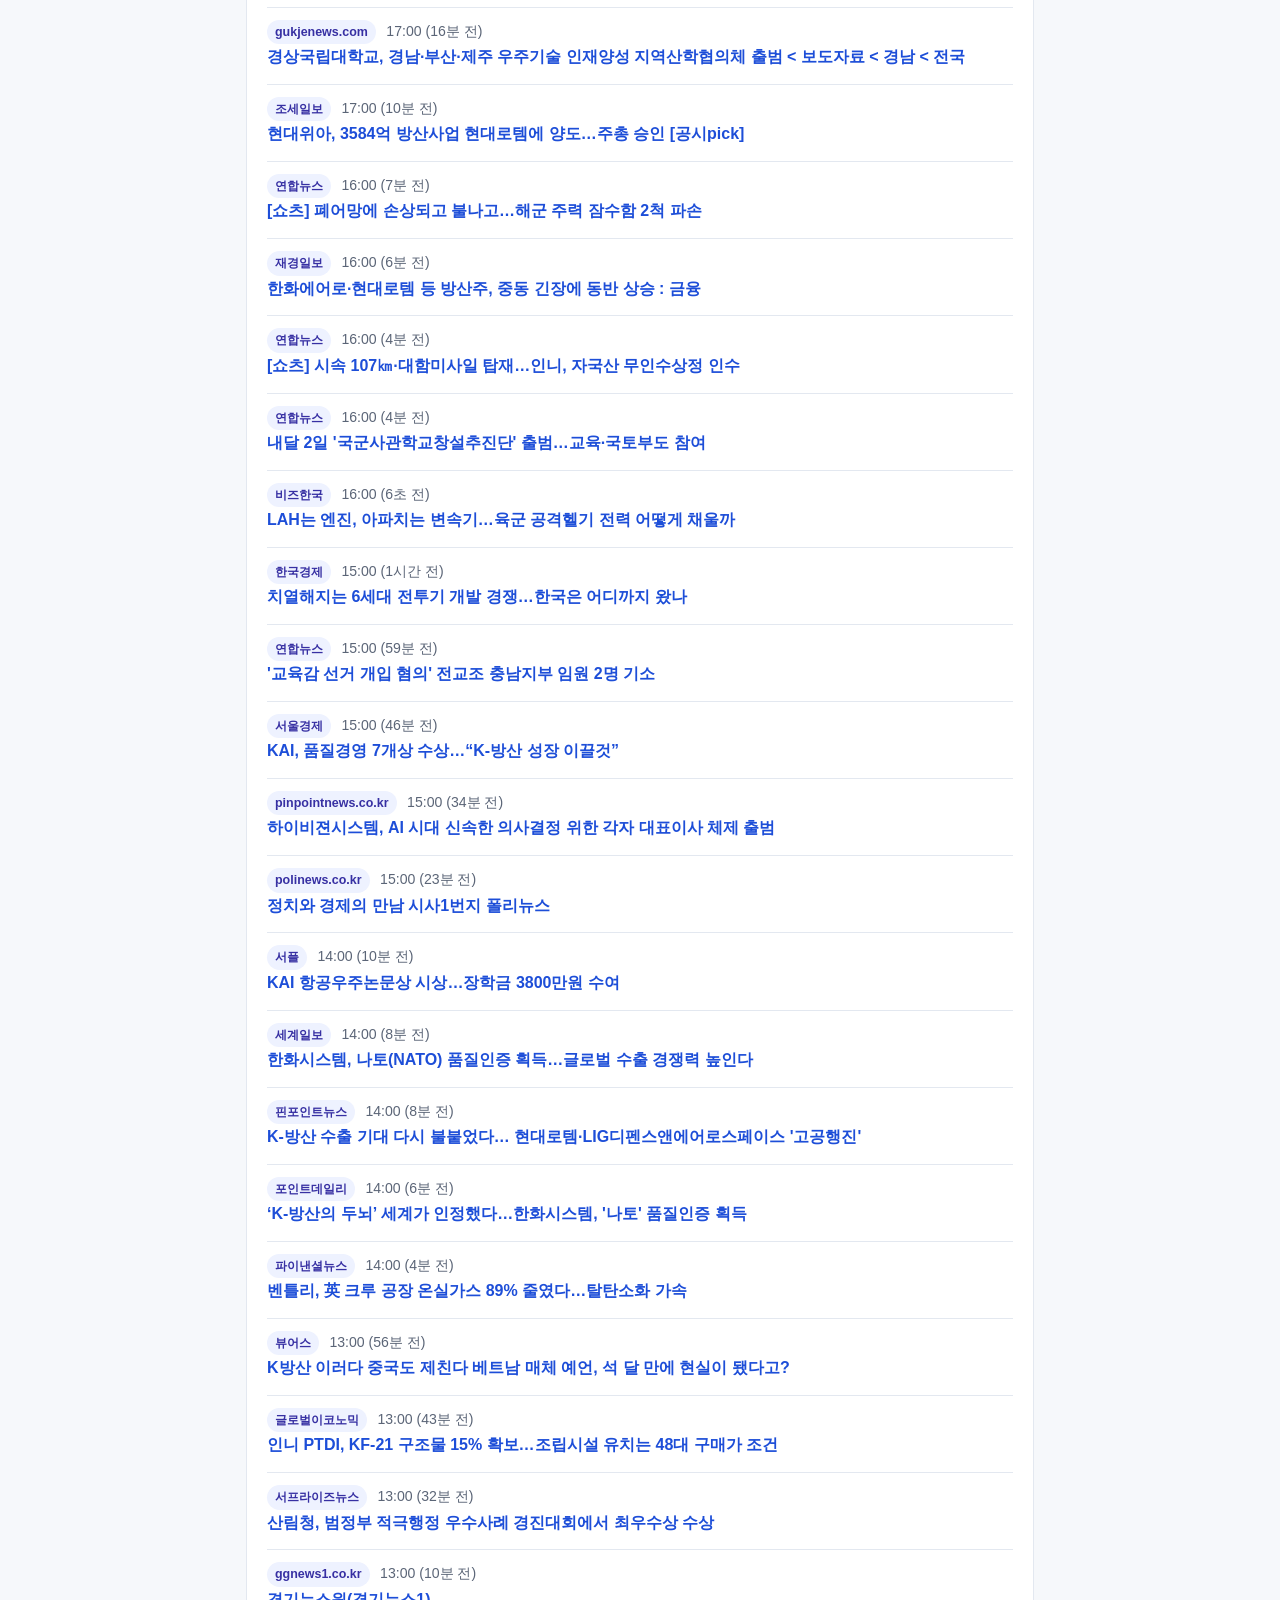
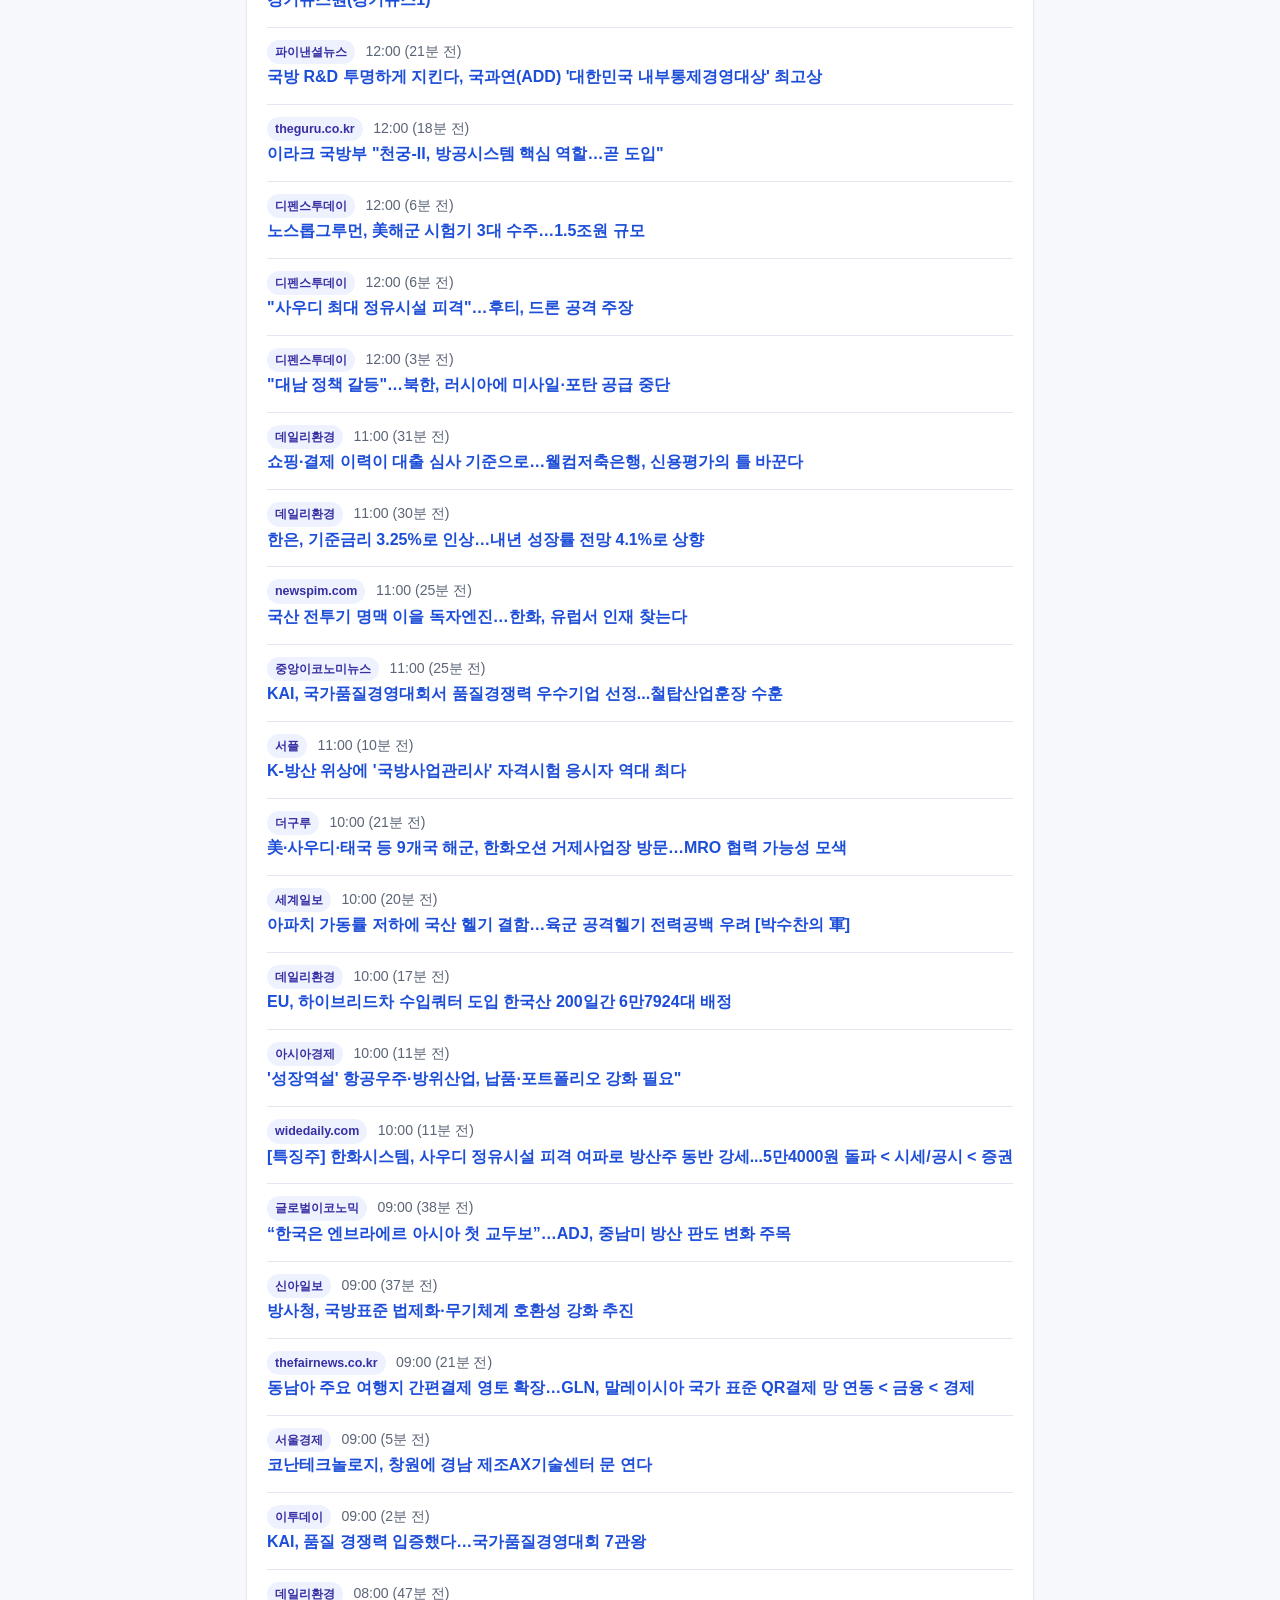
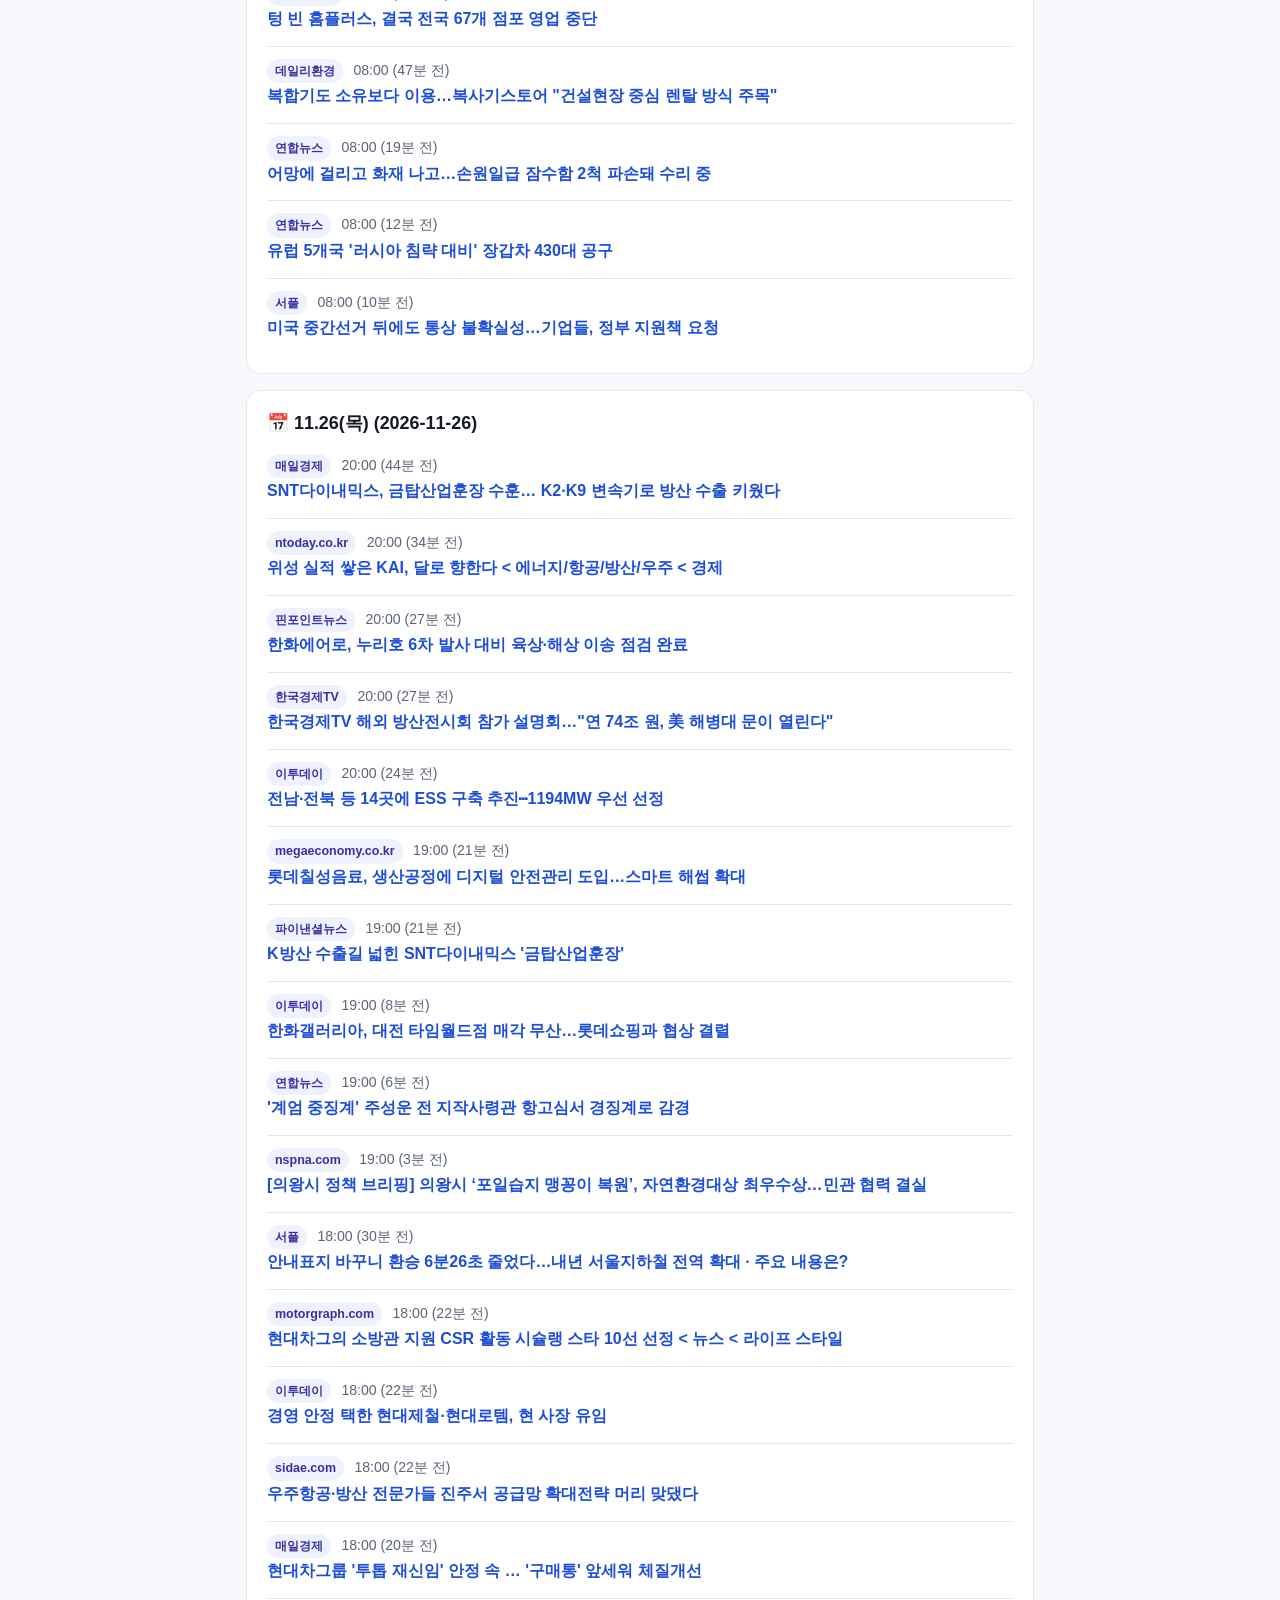
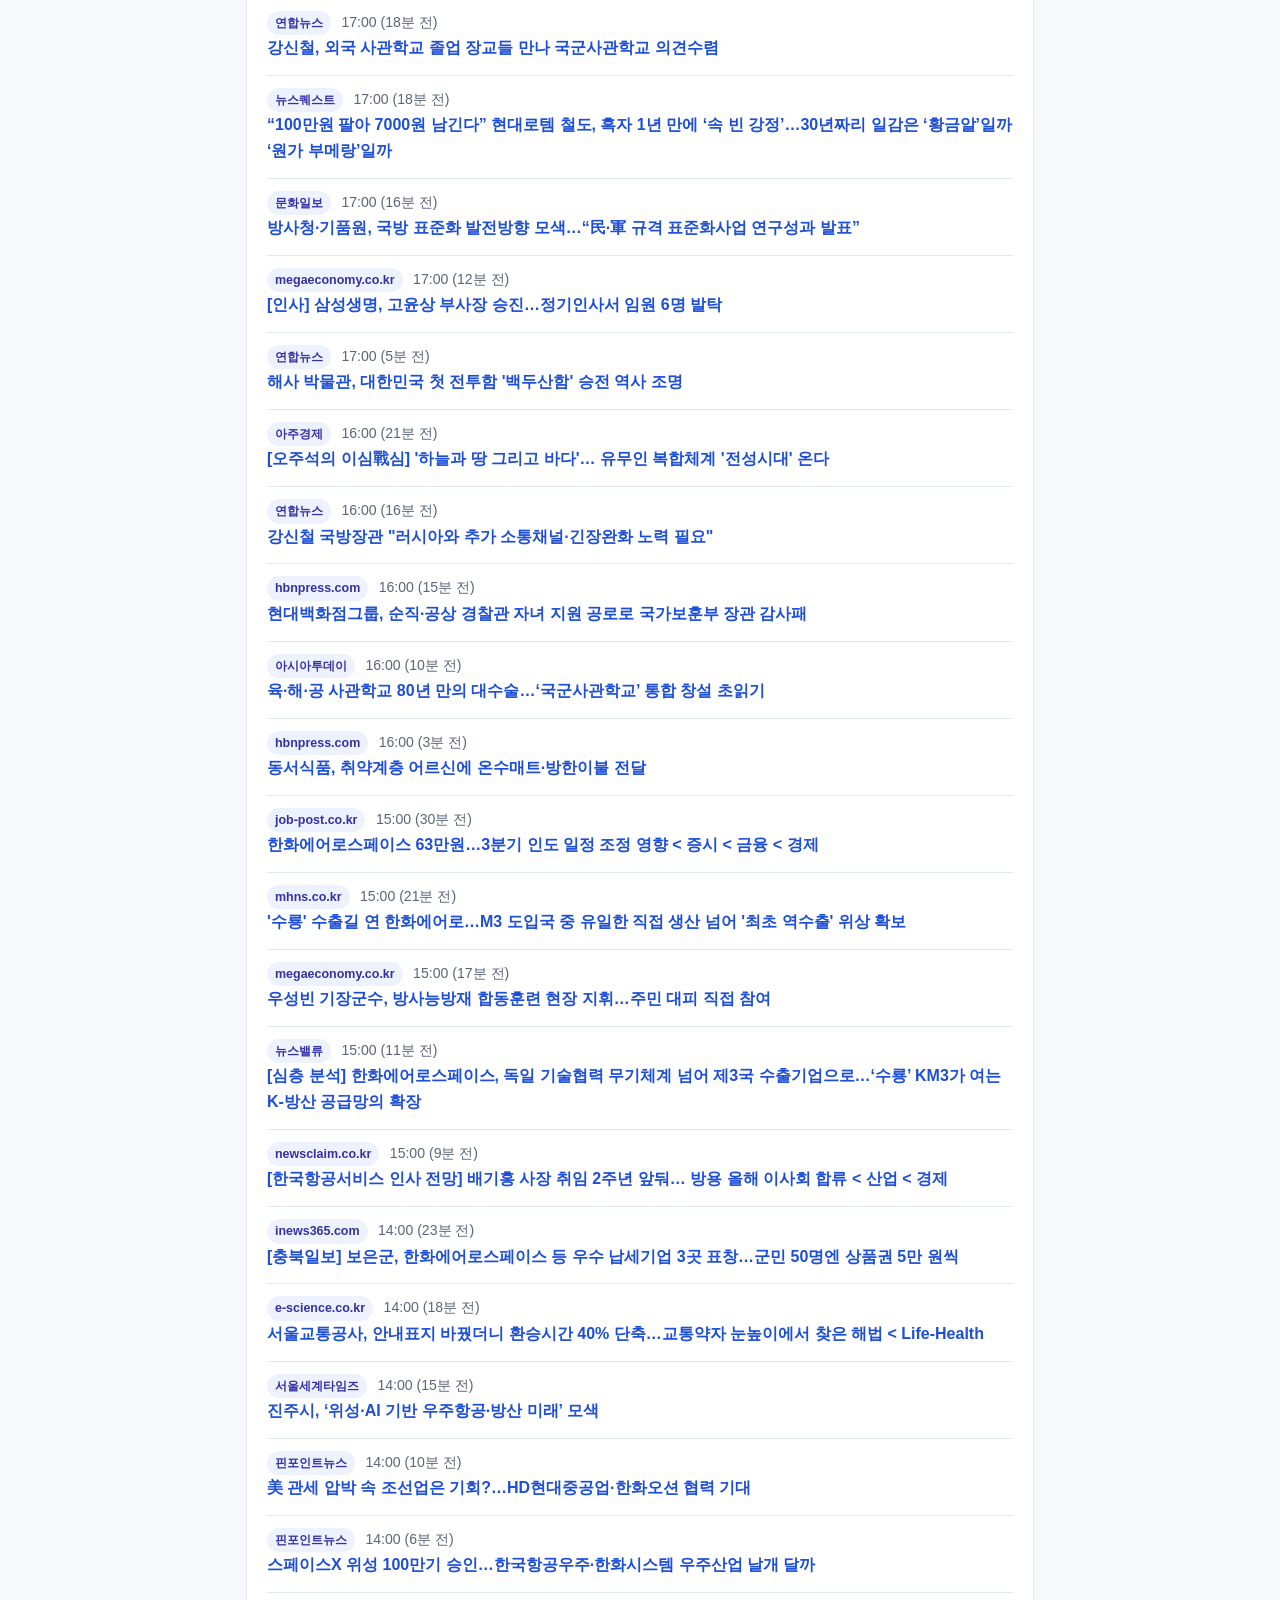
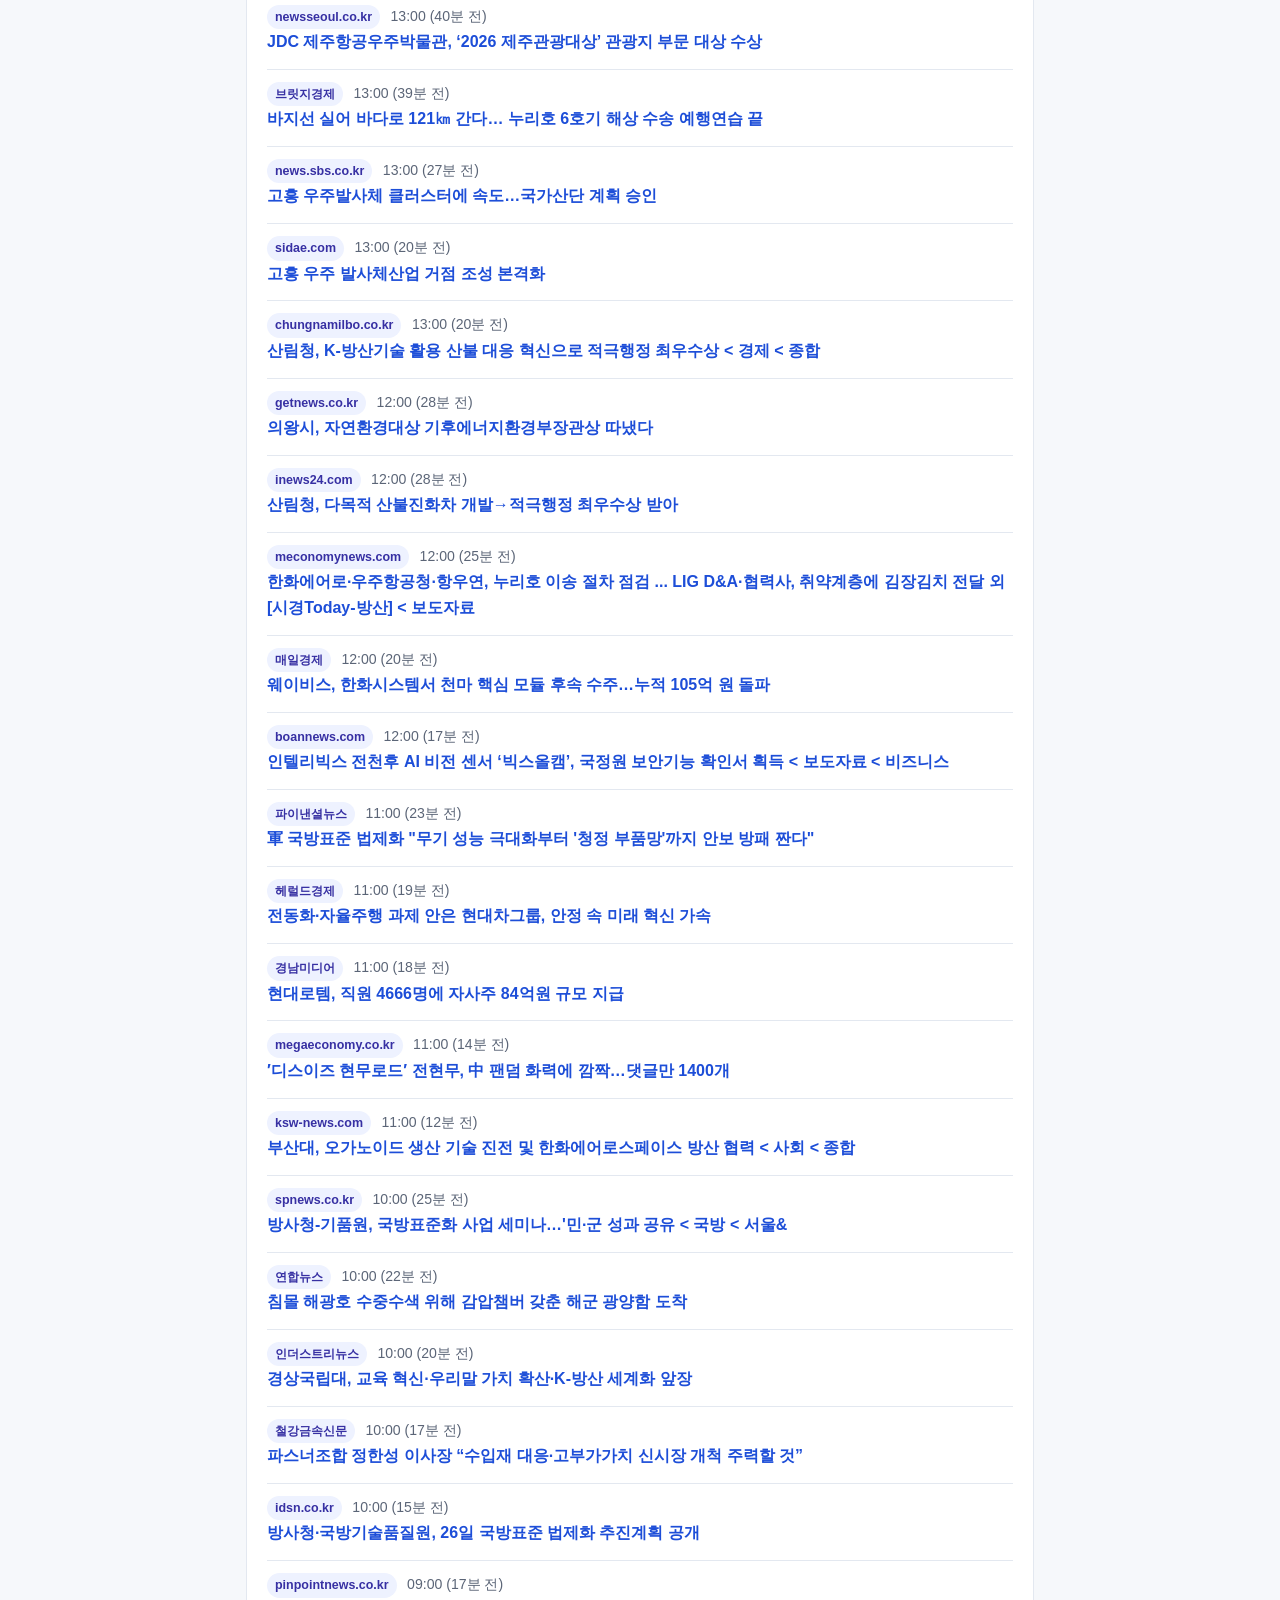
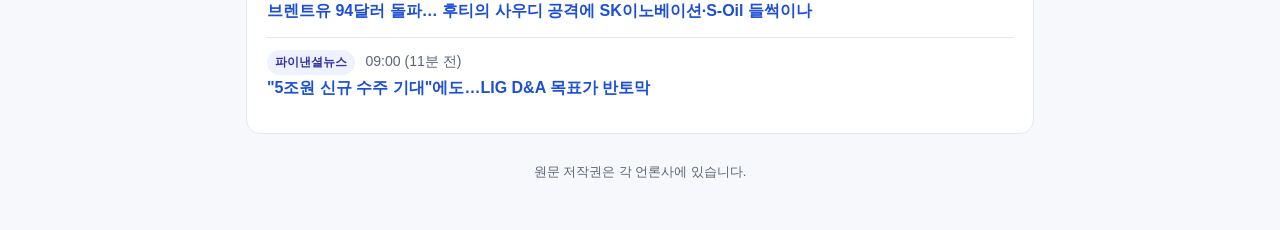
==== commit 6ce4f3ed: "Publish defense briefing 2026-11-28" ====
--- a/breaking.html
+++ b/breaking.html
@@ -27,7 +27,7 @@
 <main class="container">
   <section class="hero">
     <h1>⚡ 실시간 방산 속보 보드</h1>
-    <div class="meta">평일(공휴일 제외) 08:00~20:00 1시간 단위 신규 방산 뉴스 자동 수집 · 최근 갱신 2026-11-27 20:00 KST</div>
+    <div class="meta">평일(공휴일 제외) 08:00~20:00 1시간 단위 신규 방산 뉴스 자동 수집 · 최근 갱신 2026-11-28 06:02 KST</div>
   </section>
   <section class="card"><h2>📅 11.27(금) (2026-11-27)</h2>
       <div class="issue">
